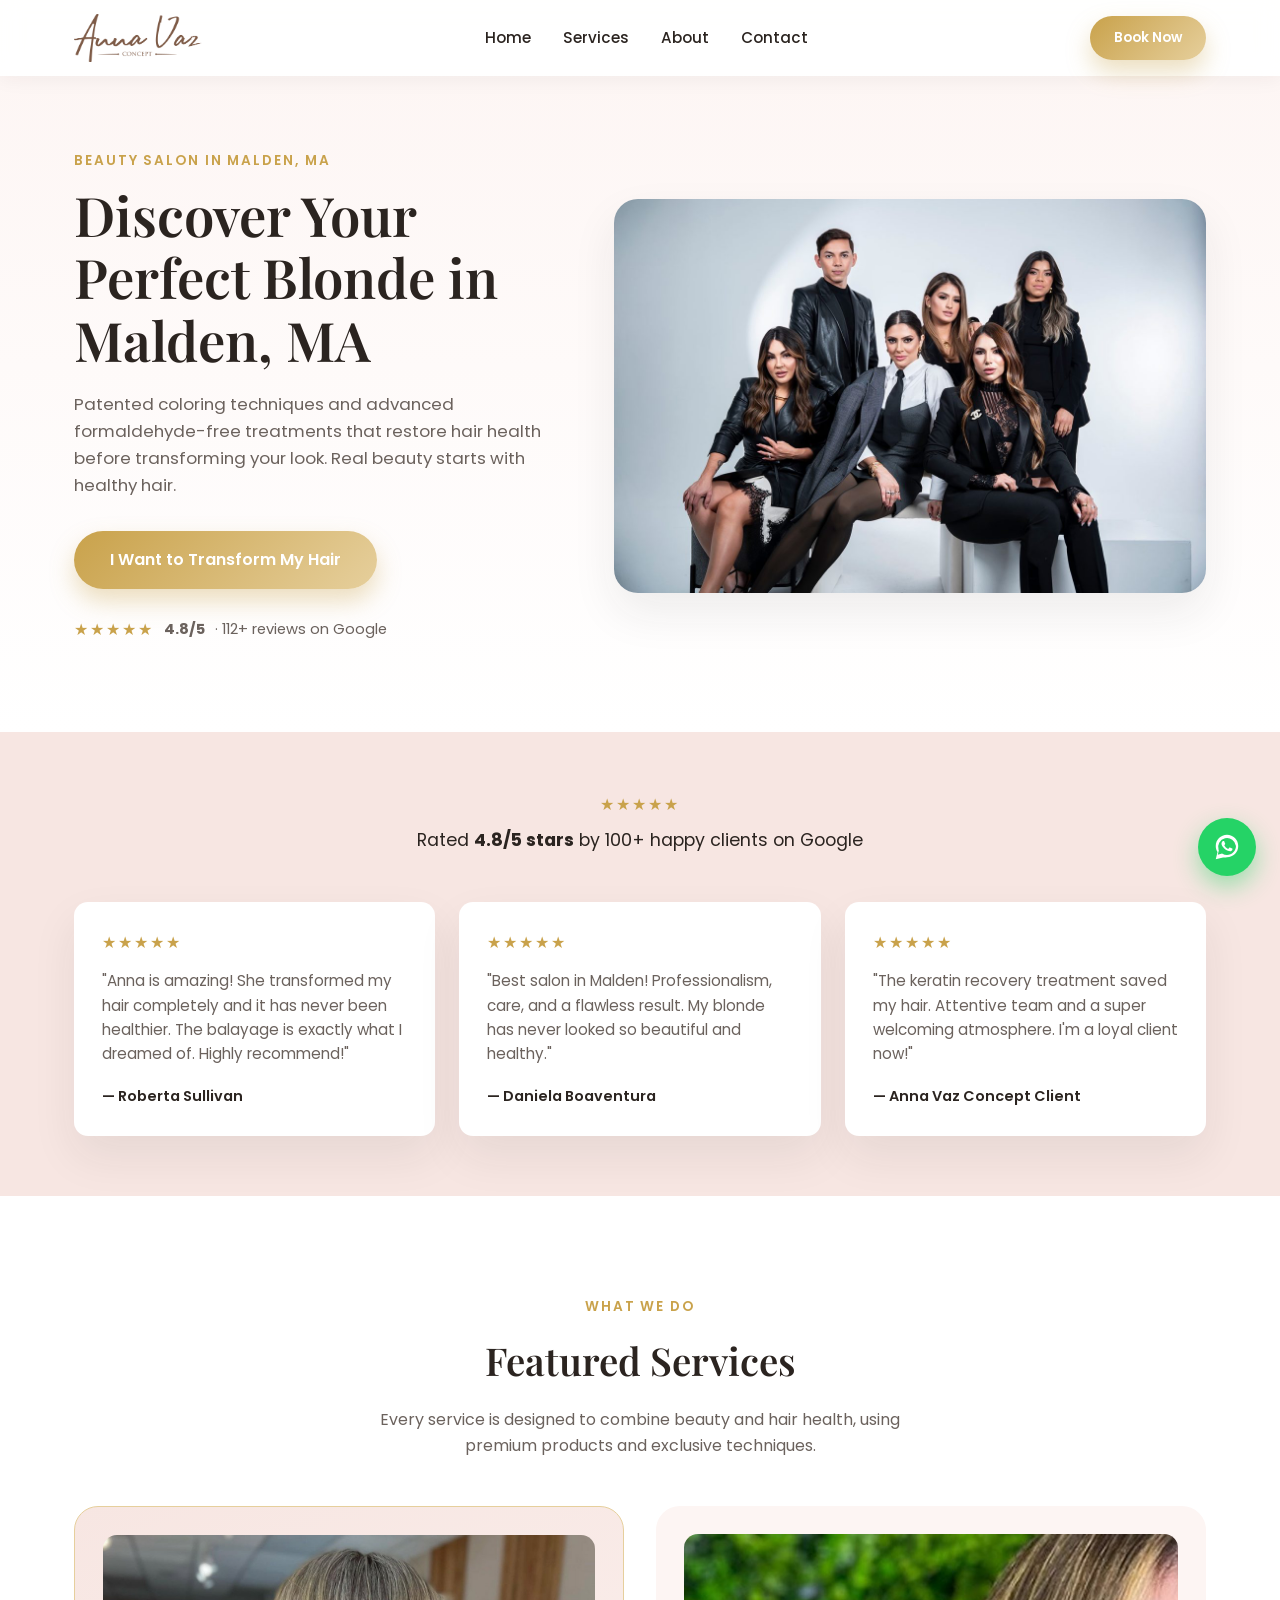
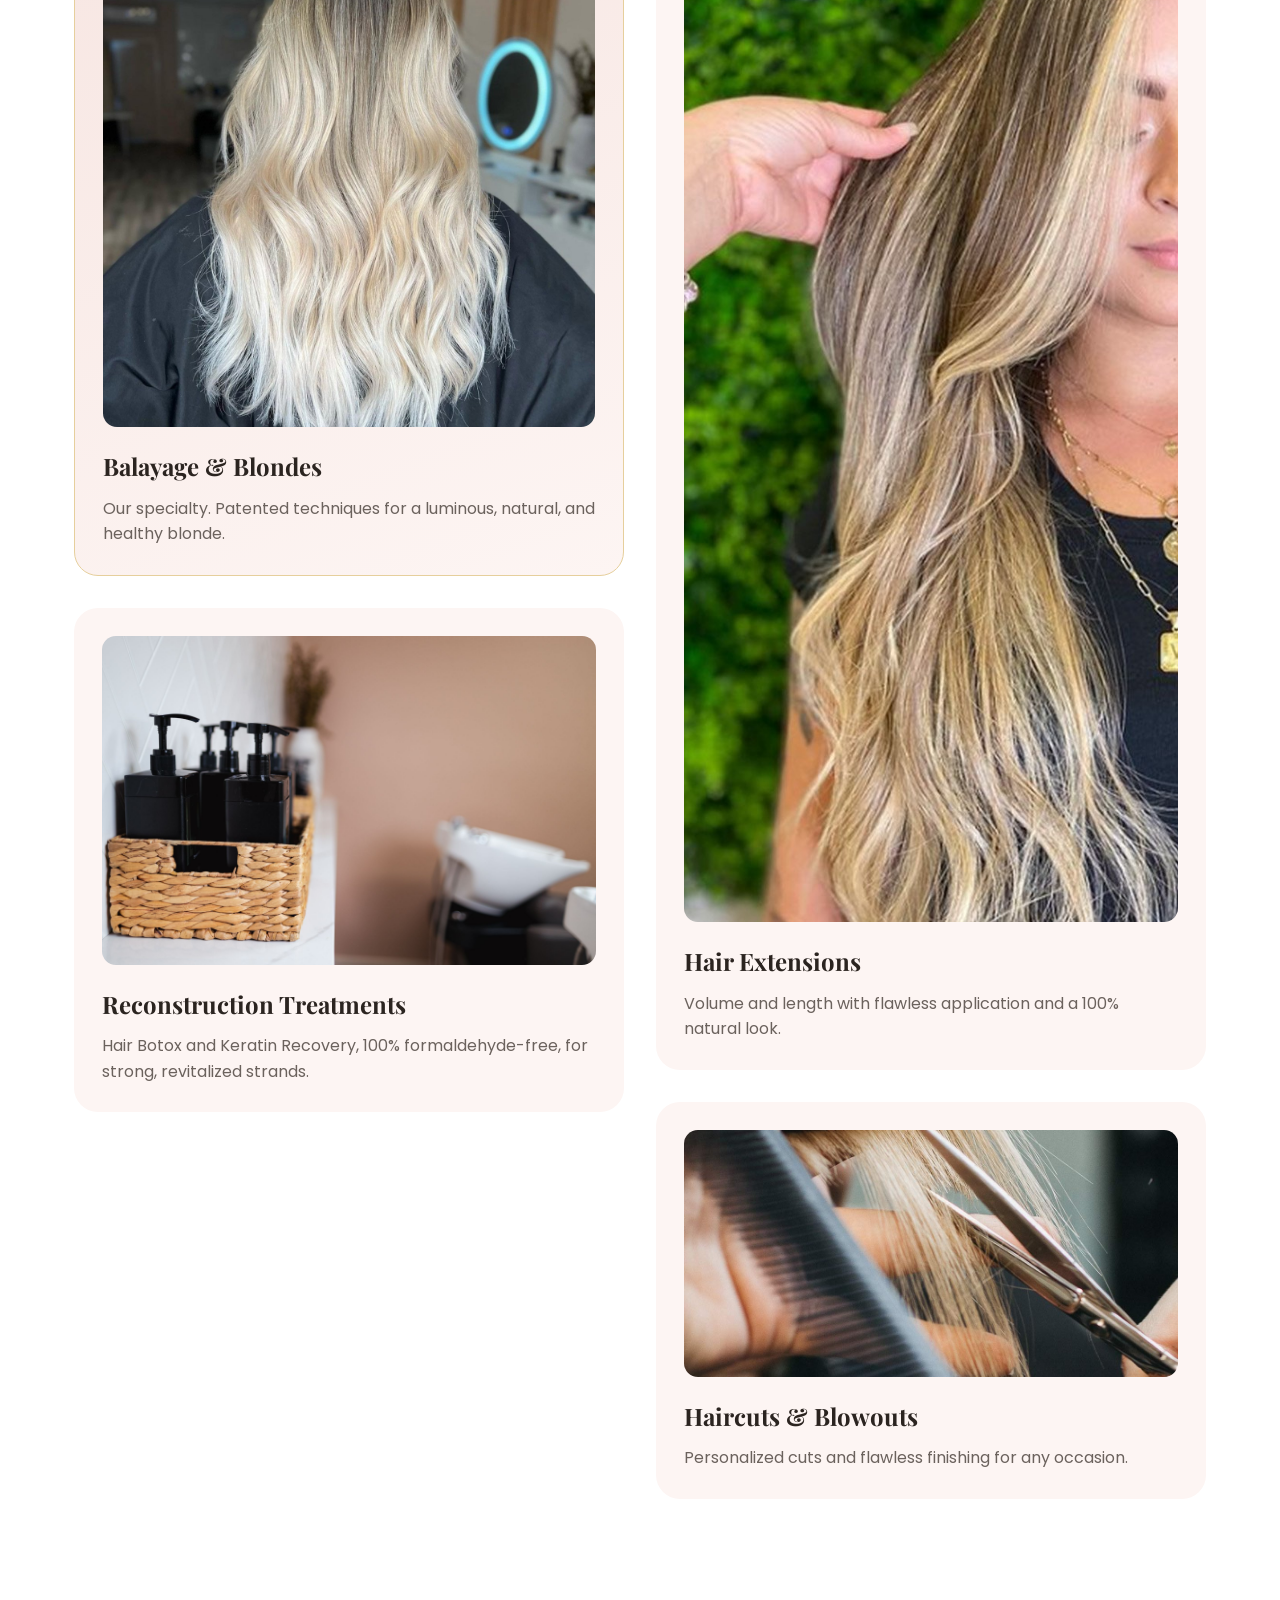
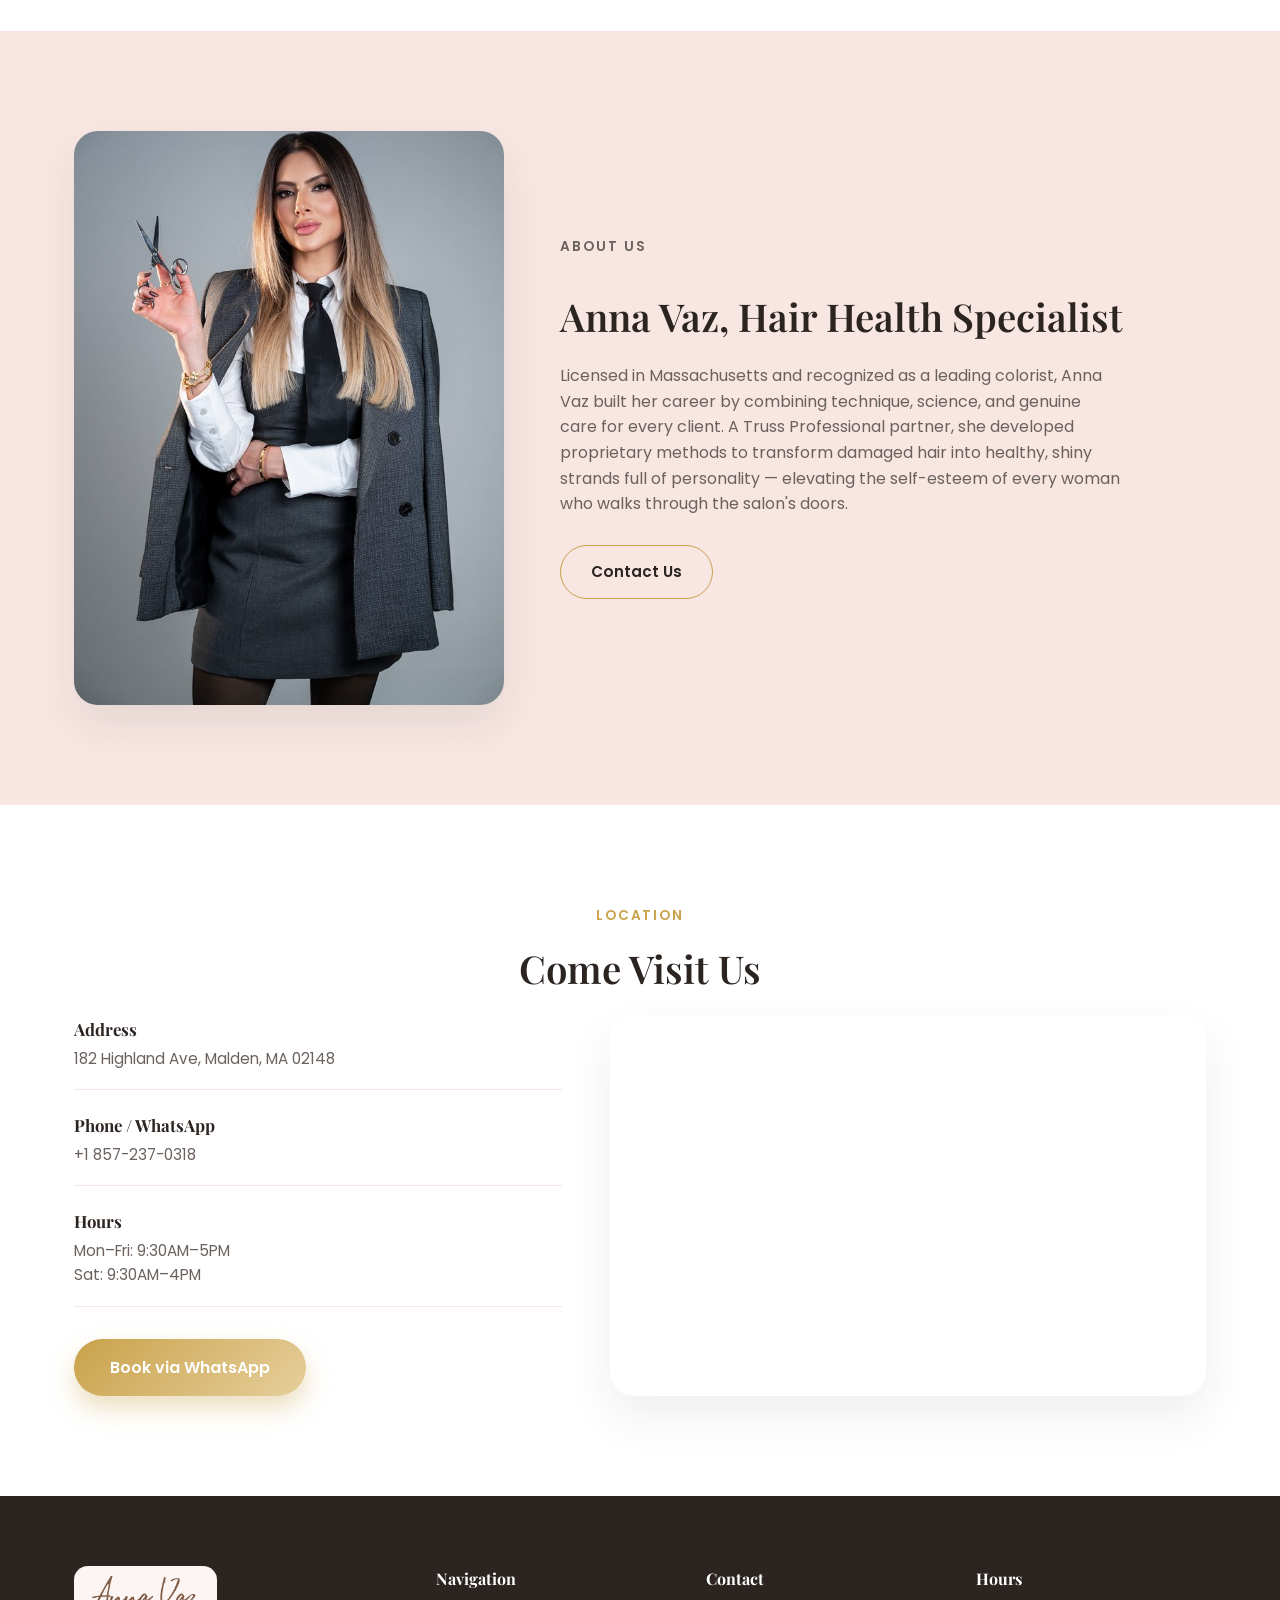
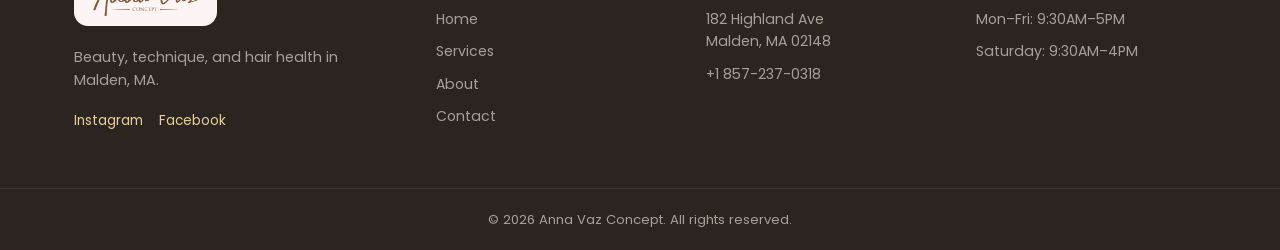
==== index.html @ 9272088c "Add Anna Vaz Concept landing page High-conversion, SEO-optimized landing page for the Anna Vaz Conce" ====
<!DOCTYPE html>
<html lang="en">
<head>
  <meta charset="UTF-8">
  <meta name="viewport" content="width=device-width, initial-scale=1.0">

  <!-- ===================== SEO META TAGS ===================== -->
  <title>Anna Vaz Concept | Blonde Specialist & Balayage Hair Salon in Malden, MA</title>
  <meta name="description" content="Anna Vaz Concept is the top-rated hair salon in Malden, MA (4.8★, 112+ reviews). Blonde & Balayage specialists, formaldehyde-free keratin treatments, hair extensions & haircuts. Book your appointment today!">
  <meta name="keywords" content="hair salon Malden MA, blonde specialist, balayage Malden, keratin treatment Malden, hair extensions Massachusetts, Anna Vaz Concept">
  <meta name="robots" content="index, follow">
  <link rel="canonical" href="https://annavazhairconcept.com/">

  <!-- Open Graph / Social Sharing -->
  <meta property="og:type" content="business.business">
  <meta property="og:title" content="Anna Vaz Concept | Blonde Specialist & Balayage Hair Salon in Malden, MA">
  <meta property="og:description" content="Discover your perfect blonde. Patented coloring techniques, formaldehyde-free treatments, and real care for your hair health. Book now in Malden, MA.">
  <meta property="og:locale" content="en_US">

  <!-- Favicon (placeholder) -->
  <link rel="icon" href="data:,">

  <!-- Fonts: elegant script for logo/headings + clean sans for body -->
  <link rel="preconnect" href="https://fonts.googleapis.com">
  <link rel="preconnect" href="https://fonts.gstatic.com" crossorigin>
  <link href="https://fonts.googleapis.com/css2?family=Playfair+Display:ital,wght@0,400;0,600;1,500&family=Great+Vibes&family=Poppins:wght@300;400;500;600;700&display=swap" rel="stylesheet">

  <link rel="stylesheet" href="style.css">

  <!-- ===================== SCHEMA MARKUP (JSON-LD) ===================== -->
  <script type="application/ld+json">
  {
    "@context": "https://schema.org",
    "@type": "BeautySalon",
    "name": "Anna Vaz Concept",
    "image": "https://annavazhairconcept.com/og-image.jpg",
    "url": "https://annavazhairconcept.com/",
    "telephone": "+1-857-237-0318",
    "priceRange": "$$",
    "address": {
      "@type": "PostalAddress",
      "streetAddress": "182 Highland Ave",
      "addressLocality": "Malden",
      "addressRegion": "MA",
      "postalCode": "02148",
      "addressCountry": "US"
    },
    "geo": {
      "@type": "GeoCoordinates",
      "latitude": 42.4251,
      "longitude": -71.0662
    },
    "openingHoursSpecification": [
      {
        "@type": "OpeningHoursSpecification",
        "dayOfWeek": ["Monday","Tuesday","Wednesday","Thursday","Friday"],
        "opens": "09:30",
        "closes": "17:00"
      },
      {
        "@type": "OpeningHoursSpecification",
        "dayOfWeek": ["Saturday"],
        "opens": "09:30",
        "closes": "16:00"
      }
    ],
    "aggregateRating": {
      "@type": "AggregateRating",
      "ratingValue": "4.8",
      "reviewCount": "112"
    },
    "sameAs": [
      "https://www.instagram.com/annavazconcept",
      "https://www.facebook.com/annavazconcept"
    ]
  }
  </script>
</head>
<body>

  <!-- ===================== HEADER ===================== -->
  <header class="header" id="header">
    <div class="container header__inner">
      <a href="#hero" class="logo">
        <img src="images/logo-site-annavaz.png" alt="Anna Vaz Concept" class="logo__img" width="350" height="131">
      </a>

      <nav class="nav" id="nav">
        <a href="#hero" class="nav__link">Home</a>
        <a href="#services" class="nav__link">Services</a>
        <a href="#about" class="nav__link">About</a>
        <a href="#contact" class="nav__link">Contact</a>
      </nav>

      <a href="https://wa.me/18572370318?text=Hi%2C%20I%20saw%20your%20services%20on%20Google%20and%20would%20like%20to%20book%20a%20consultation%20at%20the%20salon."
         class="btn btn--primary header__cta" target="_blank" rel="noopener">
        Book Now
      </a>

      <button class="hamburger" id="hamburger" aria-label="Open menu" aria-expanded="false" aria-controls="nav">
        <span></span><span></span><span></span>
      </button>
    </div>
  </header>

  <main>
    <!-- ===================== HERO SECTION ===================== -->
    <section class="hero" id="hero">
      <div class="container hero__inner">
        <div class="hero__content">
          <p class="eyebrow">Beauty Salon in Malden, MA</p>
          <h1 class="hero__title">Discover Your Perfect Blonde in Malden, MA</h1>
          <p class="hero__subtitle">
            Patented coloring techniques and advanced formaldehyde-free treatments
            that restore hair health before transforming your look. Real beauty
            starts with healthy hair.
          </p>

          <div class="hero__cta-group">
            <a href="https://wa.me/18572370318?text=Hi%2C%20I%20saw%20your%20services%20on%20Google%20and%20would%20like%20to%20book%20a%20consultation%20at%20the%20salon."
               class="btn btn--primary btn--lg" target="_blank" rel="noopener">
              I Want to Transform My Hair
            </a>
          </div>

          <div class="hero__rating">
            <span class="stars" aria-label="4.8 out of 5 stars">★★★★★</span>
            <strong>4.8/5</strong> · 112+ reviews on Google
          </div>
        </div>

        <div class="hero__media">
          <img src="images/IMG_0205-2-scaled.jpg" alt="The Anna Vaz Concept team, hair salon in Malden, MA" class="hero__img" loading="eager">
        </div>
      </div>
    </section>

    <!-- ===================== SOCIAL PROOF ===================== -->
    <section class="social-proof">
      <div class="container">
        <div class="social-proof__badge">
          <span class="stars" aria-label="4.8 out of 5 stars">★★★★★</span>
          <p>Rated <strong>4.8/5 stars</strong> by 100+ happy clients on Google</p>
        </div>

        <div class="testimonials">
          <article class="testimonial-card">
            <span class="stars" aria-label="5 out of 5 stars">★★★★★</span>
            <p class="testimonial-card__text">
              "Anna is amazing! She transformed my hair completely and it has never been
              healthier. The balayage is exactly what I dreamed of. Highly recommend!"
            </p>
            <p class="testimonial-card__author">— Roberta Sullivan</p>
          </article>

          <article class="testimonial-card">
            <span class="stars" aria-label="5 out of 5 stars">★★★★★</span>
            <p class="testimonial-card__text">
              "Best salon in Malden! Professionalism, care, and a flawless result.
              My blonde has never looked so beautiful and healthy."
            </p>
            <p class="testimonial-card__author">— Daniela Boaventura</p>
          </article>

          <article class="testimonial-card">
            <span class="stars" aria-label="5 out of 5 stars">★★★★★</span>
            <p class="testimonial-card__text">
              "The keratin recovery treatment saved my hair. Attentive team
              and a super welcoming atmosphere. I'm a loyal client now!"
            </p>
            <p class="testimonial-card__author">— Anna Vaz Concept Client</p>
          </article>
        </div>
      </div>
    </section>

    <!-- ===================== FEATURED SERVICES ===================== -->
    <section class="services" id="services">
      <div class="container">
        <p class="eyebrow eyebrow--center">What We Do</p>
        <h2 class="section-title">Featured Services</h2>
        <p class="section-subtitle">
          Every service is designed to combine beauty and hair health, using
          premium products and exclusive techniques.
        </p>

        <div class="services__grid">
          <article class="service-card service-card--featured">
            <div class="service-card__media">
              <img src="images/balayage.jpg" alt="Balayage and blonde hair coloring at Anna Vaz Concept" loading="lazy">
            </div>
            <h3>Balayage &amp; Blondes</h3>
            <p>Our specialty. Patented techniques for a luminous, natural, and healthy blonde.</p>
          </article>

          <article class="service-card">
            <div class="service-card__media">
              <img src="images/Annavaz-6.32-PM-1.jpeg" alt="Truss Professional hair treatment products at Anna Vaz Concept" loading="lazy">
            </div>
            <h3>Reconstruction Treatments</h3>
            <p>Hair Botox and Keratin Recovery, 100% formaldehyde-free, for strong, revitalized strands.</p>
          </article>

          <article class="service-card">
            <div class="service-card__media">
              <img src="images/extension-annavazhair.jpg" alt="Hair extensions applied at Anna Vaz Concept" loading="lazy">
            </div>
            <h3>Hair Extensions</h3>
            <p>Volume and length with flawless application and a 100% natural look.</p>
          </article>

          <article class="service-card">
            <div class="service-card__media">
              <img src="images/port-img-3-1100x550.jpg" alt="Professional haircut at Anna Vaz Concept" loading="lazy">
            </div>
            <h3>Haircuts &amp; Blowouts</h3>
            <p>Personalized cuts and flawless finishing for any occasion.</p>
          </article>
        </div>
      </div>
    </section>

    <!-- ===================== ABOUT US ===================== -->
    <section class="about" id="about">
      <div class="container about__inner">
        <div class="about__media">
          <img src="images/IMG_0207-683x1024.jpg" alt="Anna Vaz, hair specialist in Malden, MA" loading="lazy">
        </div>

        <div class="about__content">
          <p class="eyebrow">About Us</p>
          <h2 class="section-title section-title--left">Anna Vaz, Hair Health Specialist</h2>
          <p>
            Licensed in Massachusetts and recognized as a leading colorist,
            Anna Vaz built her career by combining technique, science, and genuine
            care for every client. A Truss Professional partner, she developed
            proprietary methods to transform damaged hair into healthy, shiny
            strands full of personality — elevating the self-esteem of every
            woman who walks through the salon's doors.
          </p>
          <a href="https://wa.me/18572370318?text=Hi%2C%20I%20saw%20your%20services%20on%20Google%20and%20would%20like%20to%20book%20a%20consultation%20at%20the%20salon."
             class="btn btn--outline" target="_blank" rel="noopener">
            Contact Us
          </a>
        </div>
      </div>
    </section>

    <!-- ===================== VISIT / MAP ===================== -->
    <section class="visit" id="contact">
      <div class="container">
        <p class="eyebrow eyebrow--center">Location</p>
        <h2 class="section-title">Come Visit Us</h2>

        <div class="visit__grid">
          <div class="visit__info">
            <ul class="info-list">
              <li>
                <strong>Address</strong>
                <span>182 Highland Ave, Malden, MA 02148</span>
              </li>
              <li>
                <strong>Phone / WhatsApp</strong>
                <span>+1 857-237-0318</span>
              </li>
              <li>
                <strong>Hours</strong>
                <span>Mon–Fri: 9:30AM–5PM<br>Sat: 9:30AM–4PM</span>
              </li>
            </ul>

            <a href="https://wa.me/18572370318?text=Hi%2C%20I%20saw%20your%20services%20on%20Google%20and%20would%20like%20to%20book%20a%20consultation%20at%20the%20salon."
               class="btn btn--primary btn--lg" target="_blank" rel="noopener">
              Book via WhatsApp
            </a>
          </div>

          <div class="visit__map">
            <iframe
              title="Map — Anna Vaz Concept, 182 Highland Ave, Malden, MA 02148"
              src="https://www.google.com/maps/embed?pb=!1m18!1m12!1m3!1d2945.357475672302!2d-71.0826722238876!3d42.42012527118738!2m3!1f0!2f0!3f0!3m2!1i1024!2i768!4f13.1!3m3!1m2!1s0x89e37145d3a061e1%3A0xbf8f3bd308b6f13!2sAnna%20Vaz%20Concept%20-%20Beauty%20Salon!5e0!3m2!1spt-BR!2sbr!4v1783709901108!5m2!1spt-BR!2sbr"
              allowfullscreen=""
              loading="lazy"
              referrerpolicy="strict-origin-when-cross-origin">
            </iframe>
          </div>
        </div>
      </div>
    </section>
  </main>

  <!-- ===================== FOOTER ===================== -->
  <footer class="footer">
    <div class="container footer__inner">
      <div class="footer__brand">
        <a href="#hero" class="logo logo--footer">
          <img src="images/logo-site-annavaz.png" alt="Anna Vaz Concept" class="logo__img" width="350" height="131">
        </a>
        <p>Beauty, technique, and hair health in Malden, MA.</p>
        <div class="footer__social">
          <a href="https://www.instagram.com/annavazconcept" target="_blank" rel="noopener" aria-label="Instagram">Instagram</a>
          <a href="https://www.facebook.com/annavazconcept" target="_blank" rel="noopener" aria-label="Facebook">Facebook</a>
        </div>
      </div>

      <div class="footer__col">
        <h4>Navigation</h4>
        <a href="#hero">Home</a>
        <a href="#services">Services</a>
        <a href="#about">About</a>
        <a href="#contact">Contact</a>
      </div>

      <div class="footer__col">
        <h4>Contact</h4>
        <p>182 Highland Ave<br>Malden, MA 02148</p>
        <p>+1 857-237-0318</p>
      </div>

      <div class="footer__col">
        <h4>Hours</h4>
        <p>Mon–Fri: 9:30AM–5PM</p>
        <p>Saturday: 9:30AM–4PM</p>
      </div>
    </div>

    <div class="footer__bottom">
      <p>&copy; <span id="year"></span> Anna Vaz Concept. All rights reserved.</p>
    </div>
  </footer>

  <!-- ===================== FLOATING WHATSAPP BUTTON ===================== -->
  <a href="https://wa.me/18572370318?text=Hi%2C%20I%20saw%20your%20services%20on%20Google%20and%20would%20like%20to%20book%20a%20consultation%20at%20the%20salon."
     class="whatsapp-float" target="_blank" rel="noopener" aria-label="Book via WhatsApp">
    <svg viewBox="0 0 32 32" width="30" height="30" fill="#fff" aria-hidden="true">
      <path d="M16.001 3C9.373 3 4 8.373 4 15c0 2.361.694 4.558 1.885 6.4L4 29l7.8-1.85A11.93 11.93 0 0 0 16.001 27C22.63 27 28 21.627 28 15S22.63 3 16.001 3zm0 21.6a9.55 9.55 0 0 1-4.868-1.34l-.35-.207-4.63 1.098 1.12-4.52-.228-.363A9.56 9.56 0 1 1 25.56 15c0 5.293-4.267 9.6-9.559 9.6zm5.24-7.18c-.287-.144-1.698-.838-1.962-.934-.264-.096-.456-.144-.648.144-.192.287-.744.934-.912 1.126-.168.192-.336.216-.623.072-.287-.144-1.212-.447-2.309-1.427-.853-.762-1.43-1.703-1.598-1.99-.168-.287-.018-.442.126-.585.129-.129.287-.336.43-.504.144-.168.192-.287.288-.479.096-.192.048-.36-.024-.504-.072-.144-.648-1.566-.888-2.145-.234-.563-.472-.487-.648-.496l-.552-.01c-.192 0-.504.072-.768.36-.264.287-1.008.985-1.008 2.4 0 1.415 1.032 2.782 1.176 2.974.144.192 2.03 3.1 4.92 4.347.687.297 1.223.474 1.641.606.689.219 1.316.188 1.812.114.553-.083 1.698-.694 1.938-1.365.24-.671.24-1.246.168-1.365-.072-.12-.264-.192-.552-.336z"/>
    </svg>
  </a>

  <script src="script.js"></script>
</body>
</html>
---- style.css ----
/* =========================================================
   ANNA VAZ CONCEPT — LANDING PAGE STYLES
   Paleta: rosa blush, dourado, branco, cinza escuro
   ========================================================= */

/* ---------- CSS Custom Properties (Design Tokens) ---------- */
:root {
  --color-blush: #f7e6e2;
  --color-blush-light: #fdf5f3;
  --color-gold: #c9a24b;
  --color-gold-light: #e6cf9c;
  --color-white: #ffffff;
  --color-dark: #2b2420;
  --color-gray: #6b625d;
  --color-gray-light: #a89f99;

  --font-script: 'Great Vibes', cursive;
  --font-heading: 'Playfair Display', serif;
  --font-body: 'Poppins', sans-serif;

  --radius-md: 14px;
  --radius-lg: 24px;
  --shadow-soft: 0 20px 45px rgba(43, 36, 32, 0.08);
  --transition: 0.3s ease;
}

/* ---------- Reset ---------- */
* {
  margin: 0;
  padding: 0;
  box-sizing: border-box;
}

html {
  scroll-behavior: smooth;
}

body {
  font-family: var(--font-body);
  color: var(--color-dark);
  background: var(--color-white);
  line-height: 1.6;
  overflow-x: hidden;
}

img {
  max-width: 100%;
  display: block;
}

a {
  text-decoration: none;
  color: inherit;
}

ul {
  list-style: none;
}

.container {
  width: 100%;
  max-width: 1180px;
  margin: 0 auto;
  padding: 0 24px;
}

/* ---------- Reusable Elements ---------- */
.eyebrow {
  font-size: 0.85rem;
  letter-spacing: 0.14em;
  text-transform: uppercase;
  color: var(--color-gold);
  font-weight: 600;
  margin-bottom: 12px;
}

.eyebrow--center {
  text-align: center;
}

.section-title {
  font-family: var(--font-heading);
  font-size: clamp(1.8rem, 3vw, 2.6rem);
  font-weight: 600;
  text-align: center;
  margin-bottom: 16px;
  color: var(--color-dark);
}

.section-title--left {
  text-align: left;
}

.section-subtitle {
  text-align: center;
  max-width: 560px;
  margin: 0 auto 48px;
  color: var(--color-gray);
}

.stars {
  color: var(--color-gold);
  letter-spacing: 2px;
  font-size: 1rem;
}

/* Buttons */
.btn {
  display: inline-flex;
  align-items: center;
  justify-content: center;
  padding: 14px 30px;
  border-radius: 999px;
  font-weight: 600;
  font-size: 0.95rem;
  transition: transform var(--transition), box-shadow var(--transition), background var(--transition);
  white-space: nowrap;
}

.btn--primary {
  background: linear-gradient(135deg, var(--color-gold), var(--color-gold-light));
  color: var(--color-white);
  box-shadow: 0 12px 24px rgba(201, 162, 75, 0.35);
}

.btn--primary:hover {
  transform: translateY(-2px);
  box-shadow: 0 16px 30px rgba(201, 162, 75, 0.45);
}

.btn--outline {
  border: 1.5px solid var(--color-gold);
  color: var(--color-dark);
  background: transparent;
}

.btn--outline:hover {
  background: var(--color-gold);
  color: var(--color-white);
}

.btn--lg {
  padding: 16px 36px;
  font-size: 1rem;
}

/* Image placeholders (to be replaced by real photos later) */
.img-placeholder {
  background: repeating-linear-gradient(
    45deg,
    var(--color-blush),
    var(--color-blush) 12px,
    var(--color-blush-light) 12px,
    var(--color-blush-light) 24px
  );
  border: 2px dashed var(--color-gold-light);
  border-radius: var(--radius-lg);
  display: flex;
  align-items: center;
  justify-content: center;
  text-align: center;
  color: var(--color-gray);
  font-size: 0.9rem;
  font-weight: 500;
  padding: 20px;
}

.img-placeholder--hero {
  aspect-ratio: 4 / 5;
  width: 100%;
}

.img-placeholder--card {
  aspect-ratio: 16 / 10;
  margin-bottom: 20px;
}

.img-placeholder--about {
  aspect-ratio: 3 / 4;
  width: 100%;
}

/* ---------- Real photo containers ---------- */
.hero__img {
  width: 100%;
  aspect-ratio: 3 / 2;
  object-fit: cover;
  border-radius: var(--radius-lg);
  box-shadow: var(--shadow-soft);
}

.service-card__media {
  margin-bottom: 20px;
  border-radius: var(--radius-md);
  overflow: hidden;
}

.service-card__media img {
  width: 100%;
  height: auto;
  transition: transform var(--transition);
}

.service-card:hover .service-card__media img {
  transform: scale(1.06);
}

.about__media {
  width: 100%;
  aspect-ratio: 3 / 4;
  border-radius: var(--radius-lg);
  overflow: hidden;
  box-shadow: var(--shadow-soft);
}

.about__media img {
  width: 100%;
  height: 100%;
  object-fit: cover;
}

/* =========================================================
   HEADER
   ========================================================= */
.header {
  position: fixed;
  top: 0;
  left: 0;
  right: 0;
  z-index: 1000;
  background: rgba(255, 255, 255, 0.92);
  backdrop-filter: blur(10px);
  box-shadow: 0 2px 20px rgba(43, 36, 32, 0.06);
}

.header__inner {
  display: flex;
  align-items: center;
  justify-content: space-between;
  padding-top: 14px;
  padding-bottom: 14px;
}

.logo {
  display: inline-flex;
  align-items: center;
  line-height: 1;
}

.logo__img {
  height: 48px;
  width: auto;
}

/* Footer sits on a dark background, so the logo gets a light pill behind it for contrast */
.logo--footer {
  background: var(--color-blush-light);
  padding: 10px 18px;
  border-radius: var(--radius-md);
}

.logo--footer .logo__img {
  height: 40px;
}

.nav {
  display: flex;
  gap: 32px;
}

.nav__link {
  font-size: 0.95rem;
  font-weight: 500;
  color: var(--color-dark);
  position: relative;
  transition: color var(--transition);
}

.nav__link::after {
  content: '';
  position: absolute;
  left: 0;
  bottom: -6px;
  width: 0;
  height: 2px;
  background: var(--color-gold);
  transition: width var(--transition);
}

.nav__link:hover {
  color: var(--color-gold);
}

.nav__link:hover::after {
  width: 100%;
}

.header__cta {
  padding: 11px 24px;
  font-size: 0.85rem;
}

.hamburger {
  display: none;
  flex-direction: column;
  justify-content: space-between;
  width: 26px;
  height: 18px;
  background: none;
  border: none;
  cursor: pointer;
}

.hamburger span {
  display: block;
  height: 2px;
  width: 100%;
  background: var(--color-dark);
  transition: transform var(--transition), opacity var(--transition);
}

.hamburger.is-active span:nth-child(1) {
  transform: translateY(8px) rotate(45deg);
}

.hamburger.is-active span:nth-child(2) {
  opacity: 0;
}

.hamburger.is-active span:nth-child(3) {
  transform: translateY(-8px) rotate(-45deg);
}

/* =========================================================
   HERO
   ========================================================= */
.hero {
  padding: 150px 0 90px;
  background: linear-gradient(180deg, var(--color-blush-light) 0%, var(--color-white) 100%);
}

.hero__inner {
  display: grid;
  grid-template-columns: 0.9fr 1.1fr;
  gap: 56px;
  align-items: center;
}

.hero__title {
  font-family: var(--font-heading);
  font-size: clamp(2.2rem, 4.5vw, 3.4rem);
  font-weight: 600;
  line-height: 1.15;
  margin-bottom: 20px;
  color: var(--color-dark);
}

.hero__subtitle {
  color: var(--color-gray);
  font-size: 1.05rem;
  max-width: 480px;
  margin-bottom: 32px;
}

.hero__cta-group {
  margin-bottom: 28px;
}

.hero__rating {
  display: flex;
  align-items: center;
  gap: 10px;
  font-size: 0.92rem;
  color: var(--color-gray);
}

/* =========================================================
   SOCIAL PROOF
   ========================================================= */
.social-proof {
  padding: 60px 0;
  background: var(--color-blush);
}

.social-proof__badge {
  display: flex;
  flex-direction: column;
  align-items: center;
  gap: 8px;
  text-align: center;
  margin-bottom: 48px;
}

.social-proof__badge p {
  font-size: 1.1rem;
  color: var(--color-dark);
}

.testimonials {
  display: grid;
  grid-template-columns: repeat(3, 1fr);
  gap: 24px;
}

.testimonial-card {
  background: var(--color-white);
  border-radius: var(--radius-md);
  padding: 28px;
  box-shadow: var(--shadow-soft);
}

.testimonial-card__text {
  margin: 14px 0 18px;
  color: var(--color-gray);
  font-size: 0.95rem;
}

.testimonial-card__author {
  font-weight: 600;
  color: var(--color-dark);
  font-size: 0.9rem;
}

/* =========================================================
   SERVICES
   ========================================================= */
.services {
  padding: 100px 0;
}

.services__grid {
  column-count: 2;
  column-gap: 32px;
}

.service-card {
  display: inline-block;
  width: 100%;
  break-inside: avoid;
  background: var(--color-blush-light);
  border-radius: var(--radius-lg);
  padding: 28px;
  margin-bottom: 32px;
  transition: transform var(--transition), box-shadow var(--transition);
}

.service-card:hover {
  transform: translateY(-6px);
  box-shadow: var(--shadow-soft);
}

.service-card--featured {
  background: linear-gradient(160deg, var(--color-blush), var(--color-blush-light));
  border: 1px solid var(--color-gold-light);
}

.service-card h3 {
  font-family: var(--font-heading);
  font-size: 1.5rem;
  margin-bottom: 10px;
  color: var(--color-dark);
}

.service-card p {
  font-size: 1rem;
  color: var(--color-gray);
}

/* =========================================================
   ABOUT
   ========================================================= */
.about {
  padding: 100px 0;
  background: var(--color-blush);
}

.about__inner {
  display: grid;
  grid-template-columns: 0.8fr 1.2fr;
  gap: 56px;
  align-items: center;
}

.about__content p {
  color: var(--color-gray);
  margin-bottom: 28px;
  max-width: 560px;
}

/* =========================================================
   VISIT / MAP
   ========================================================= */
.visit {
  padding: 100px 0;
}

.visit__grid {
  display: grid;
  grid-template-columns: 0.9fr 1.1fr;
  gap: 48px;
  align-items: stretch;
}

.info-list {
  display: flex;
  flex-direction: column;
  gap: 22px;
  margin-bottom: 32px;
}

.info-list li {
  display: flex;
  flex-direction: column;
  gap: 4px;
  padding-bottom: 18px;
  border-bottom: 1px solid var(--color-blush);
}

.info-list strong {
  font-family: var(--font-heading);
  font-size: 1.05rem;
  color: var(--color-dark);
}

.info-list span {
  color: var(--color-gray);
  font-size: 0.95rem;
}

.visit__map {
  border-radius: var(--radius-lg);
  overflow: hidden;
  box-shadow: var(--shadow-soft);
  min-height: 340px;
}

.visit__map iframe {
  width: 100%;
  height: 100%;
  min-height: 340px;
  border: 0;
}

/* =========================================================
   FOOTER
   ========================================================= */
.footer {
  background: var(--color-dark);
  color: var(--color-blush-light);
  padding-top: 70px;
}

.footer__inner {
  display: grid;
  grid-template-columns: 1.4fr 1fr 1fr 1fr;
  gap: 40px;
  padding-bottom: 50px;
}

.footer__brand .logo--footer {
  color: var(--color-white);
  margin-bottom: 12px;
  display: inline-block;
}

.footer__brand p {
  color: var(--color-gray-light);
  font-size: 0.9rem;
  margin-bottom: 18px;
}

.footer__social {
  display: flex;
  gap: 16px;
}

.footer__social a {
  font-size: 0.85rem;
  color: var(--color-gold-light);
  border-bottom: 1px solid transparent;
  transition: border-color var(--transition);
}

.footer__social a:hover {
  border-color: var(--color-gold-light);
}

.footer__col h4 {
  font-family: var(--font-heading);
  font-size: 1rem;
  color: var(--color-white);
  margin-bottom: 16px;
}

.footer__col a,
.footer__col p {
  display: block;
  font-size: 0.88rem;
  color: var(--color-gray-light);
  margin-bottom: 10px;
  transition: color var(--transition);
}

.footer__col a:hover {
  color: var(--color-gold-light);
}

.footer__bottom {
  border-top: 1px solid rgba(255, 255, 255, 0.08);
  padding: 20px 0;
  text-align: center;
  font-size: 0.82rem;
  color: var(--color-gray-light);
}

/* =========================================================
   FLOATING WHATSAPP BUTTON
   ========================================================= */
.whatsapp-float {
  position: fixed;
  bottom: 24px;
  right: 24px;
  width: 58px;
  height: 58px;
  background: #25d366;
  border-radius: 50%;
  display: flex;
  align-items: center;
  justify-content: center;
  box-shadow: 0 10px 24px rgba(37, 211, 102, 0.45);
  z-index: 1000;
  transition: transform var(--transition);
  animation: pulse 2.4s infinite;
}

.whatsapp-float:hover {
  transform: scale(1.08);
}

@keyframes pulse {
  0% { box-shadow: 0 0 0 0 rgba(37, 211, 102, 0.55); }
  70% { box-shadow: 0 0 0 14px rgba(37, 211, 102, 0); }
  100% { box-shadow: 0 0 0 0 rgba(37, 211, 102, 0); }
}

/* =========================================================
   SCROLL-REVEAL ANIMATION HOOK (see script.js)
   ========================================================= */
.reveal {
  opacity: 0;
  transform: translateY(24px);
  transition: opacity 0.6s ease, transform 0.6s ease;
}

.reveal.is-visible {
  opacity: 1;
  transform: translateY(0);
}

/* =========================================================
   RESPONSIVE — TABLET
   ========================================================= */
@media (max-width: 1024px) {
  .hero__inner,
  .about__inner,
  .visit__grid {
    grid-template-columns: 1fr;
  }

  .about__media,
  .hero__media {
    order: -1;
  }

  .testimonials {
    grid-template-columns: 1fr;
  }

  .footer__inner {
    grid-template-columns: 1fr 1fr;
  }
}

/* =========================================================
   RESPONSIVE — MOBILE (mobile-first overrides)
   ========================================================= */
@media (max-width: 768px) {
  .nav {
    position: fixed;
    top: 68px;
    left: 0;
    right: 0;
    background: var(--color-white);
    flex-direction: column;
    align-items: center;
    gap: 0;
    max-height: 0;
    overflow: hidden;
    box-shadow: 0 10px 20px rgba(43, 36, 32, 0.08);
    transition: max-height var(--transition);
  }

  .nav.is-open {
    max-height: 300px;
  }

  .nav__link {
    width: 100%;
    text-align: center;
    padding: 16px 0;
  }

  .header__cta {
    display: none;
  }

  .hamburger {
    display: flex;
  }

  .hero {
    padding: 120px 0 60px;
  }

  .services__grid {
    column-count: 1;
  }

  .footer__inner {
    grid-template-columns: 1fr;
    text-align: center;
  }

  .footer__social {
    justify-content: center;
  }

  .whatsapp-float {
    width: 52px;
    height: 52px;
    bottom: 16px;
    right: 16px;
  }
}
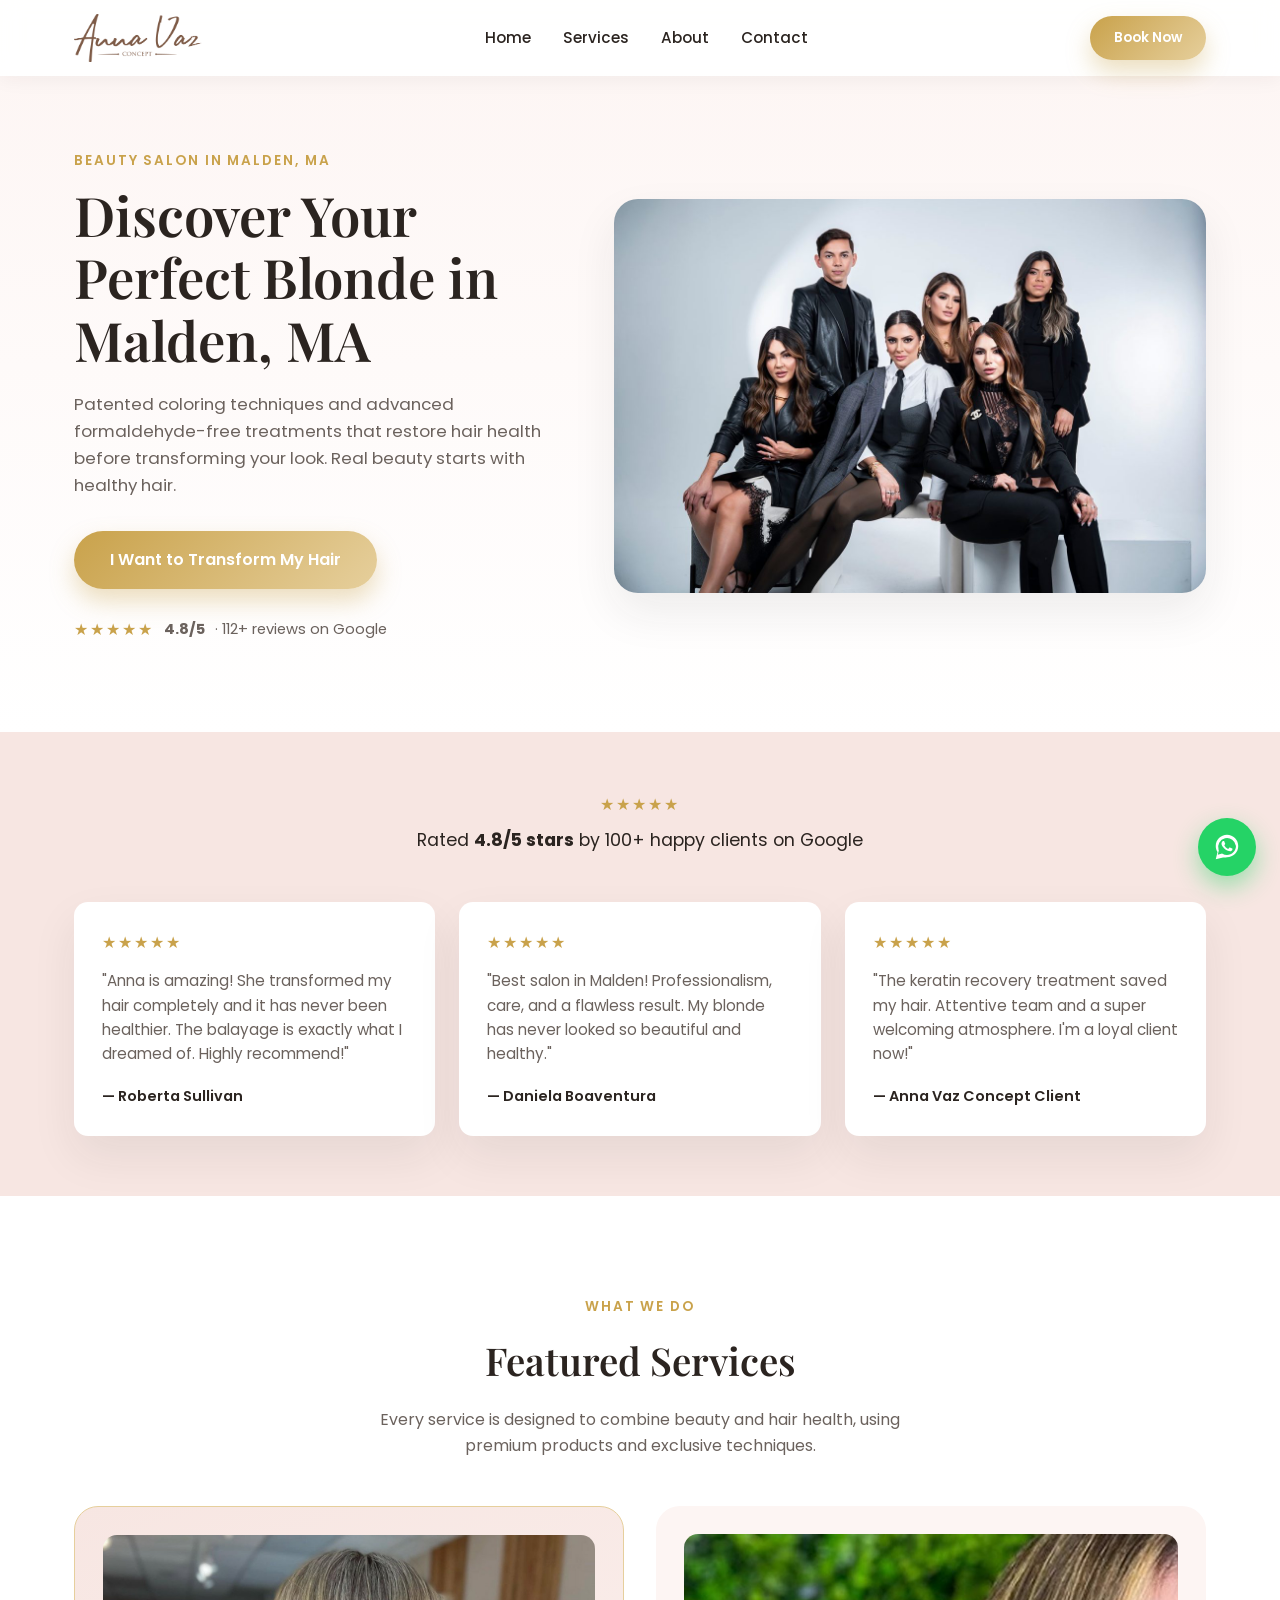
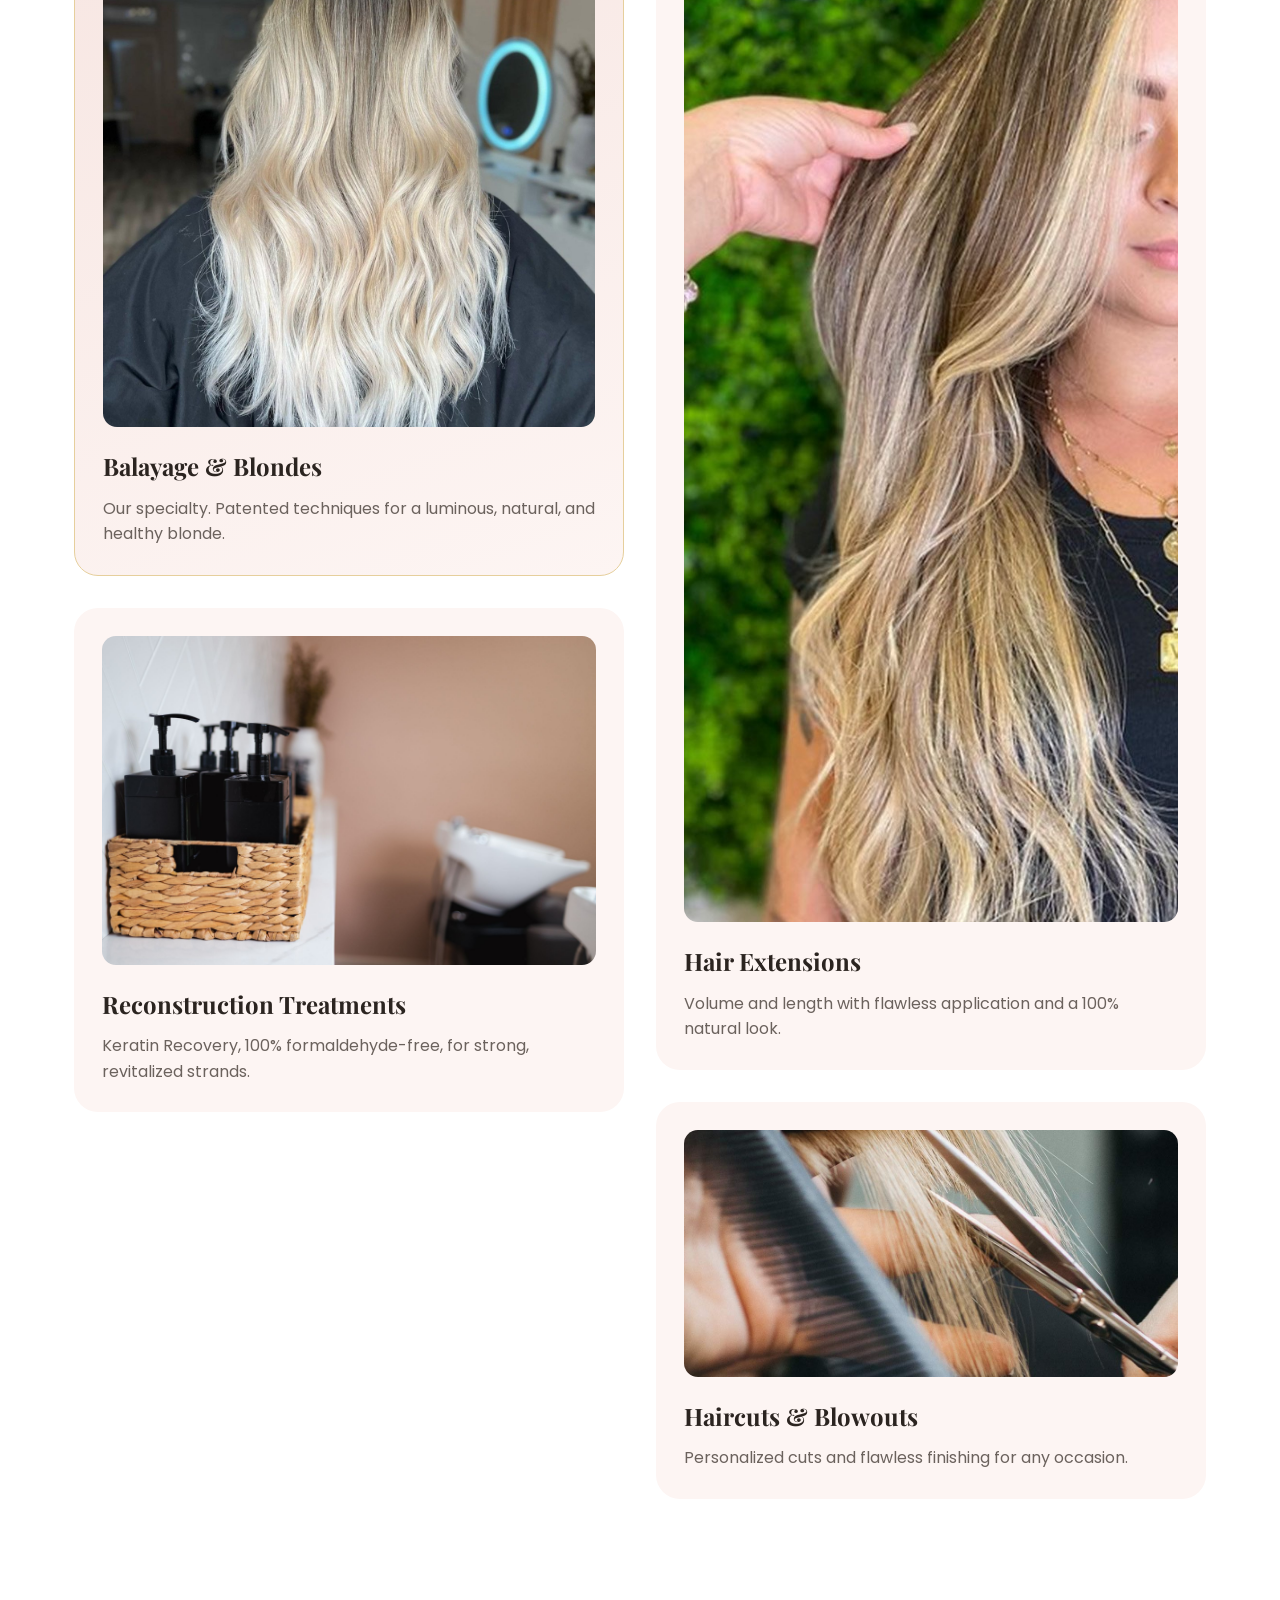
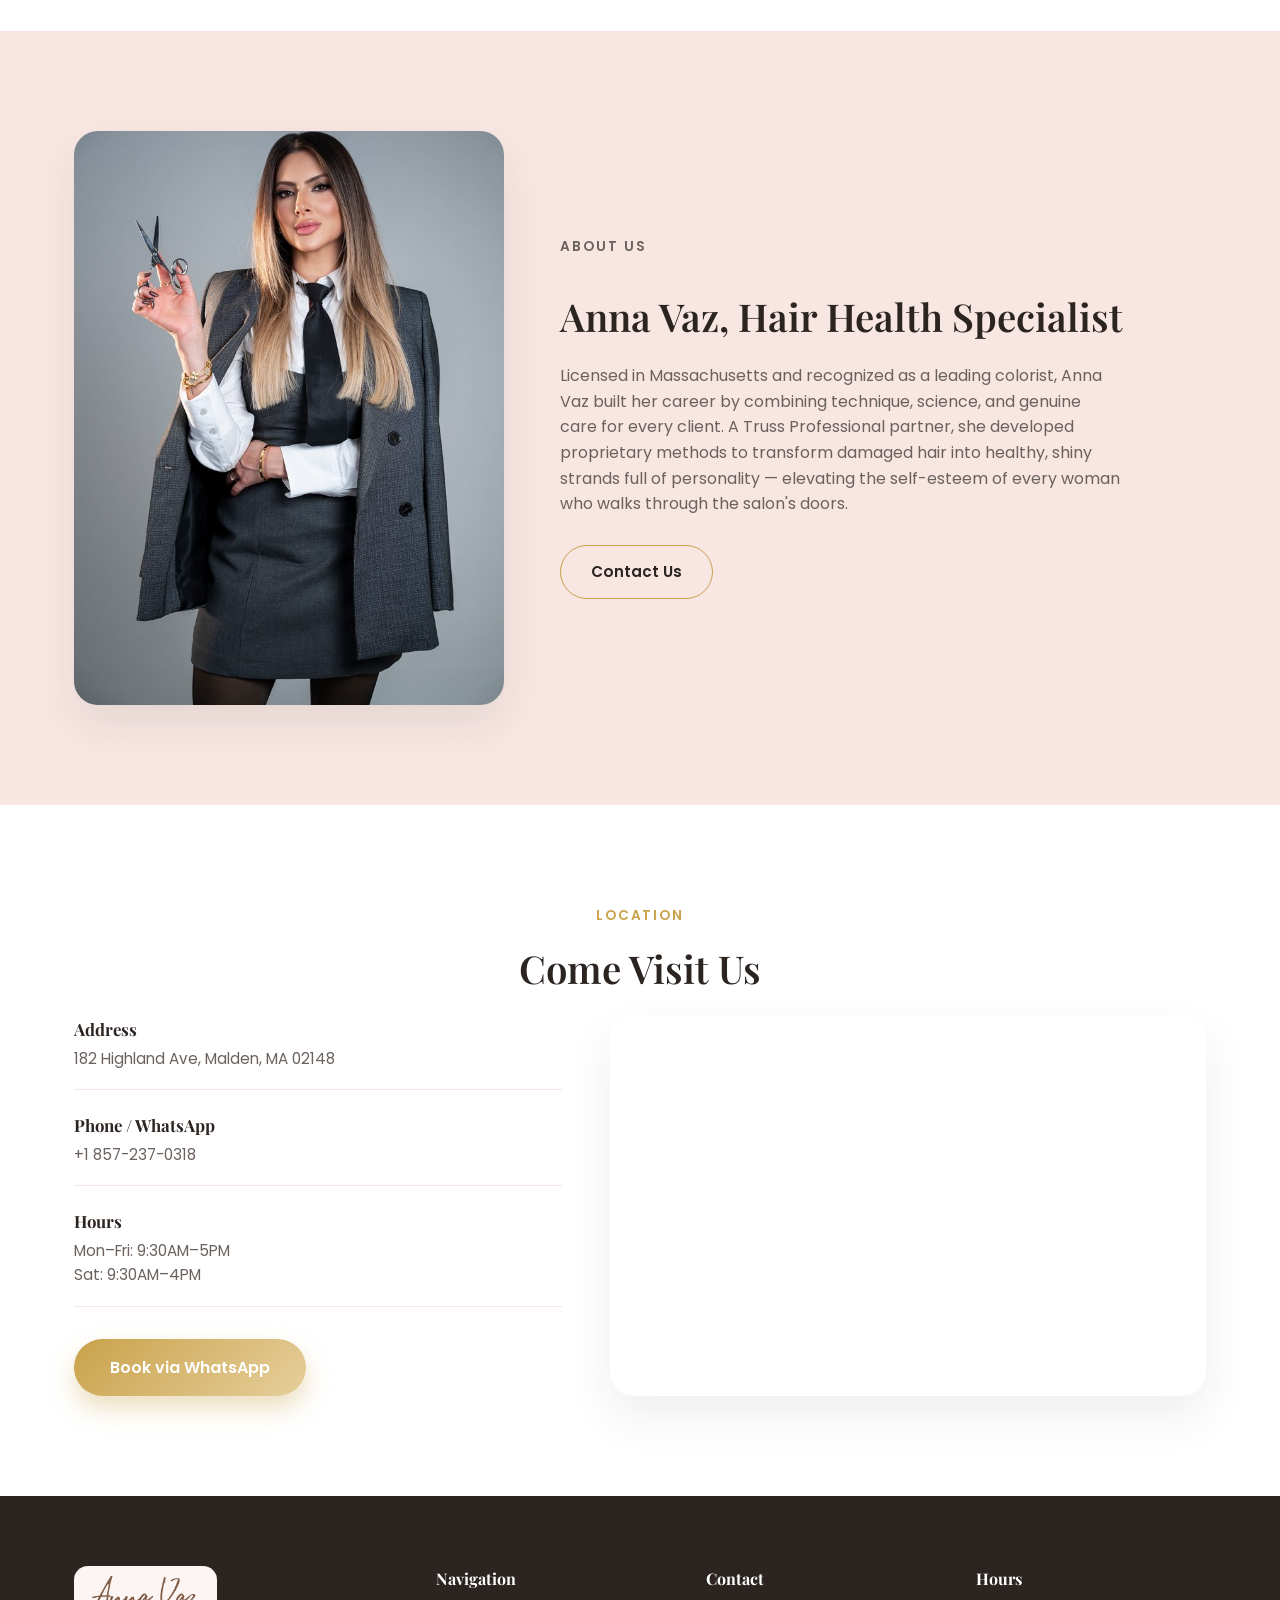
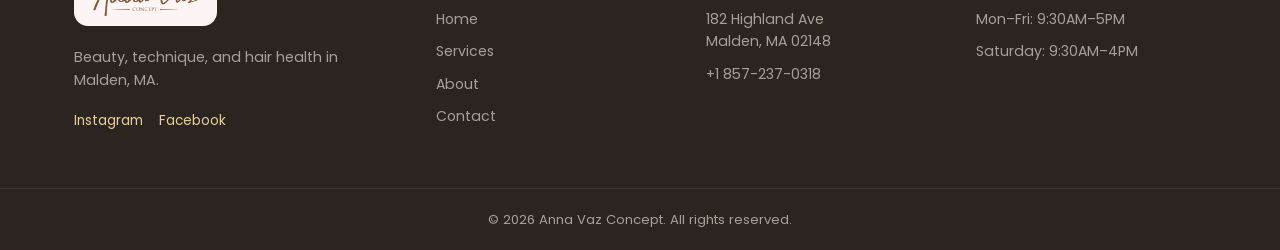
==== commit 65d2176e: "Remove mention of Botox from Reconstruction Treatments card Co-Authored-By: Claude Sonnet 5 <noreply" ====
--- a/index.html
+++ b/index.html
@@ -3,6 +3,34 @@
 <head>
   <meta charset="UTF-8">
   <meta name="viewport" content="width=device-width, initial-scale=1.0">
+
+  <!-- Google tag (gtag.js) -->
+  <script async src="https://www.googletagmanager.com/gtag/js?id=AW-18089966231"></script>
+  <script>
+    window.dataLayer = window.dataLayer || [];
+    function gtag(){dataLayer.push(arguments);}
+    gtag('js', new Date());
+
+    gtag('config', 'AW-18089966231');
+  </script>
+
+  <!-- Event snippet for CLIQUE WPP conversion page -->
+  <script>
+    function gtag_report_conversion(url) {
+      var callback = function () {
+        if (typeof(url) != 'undefined') {
+          window.location = url;
+        }
+      };
+      gtag('event', 'conversion', {
+          'send_to': 'AW-18089966231/nKzsCO72j84cEJf1-7FD',
+          'value': 1.0,
+          'currency': 'USD',
+          'event_callback': callback
+      });
+      return false;
+    }
+  </script>
 
   <!-- ===================== SEO META TAGS ===================== -->
   <title>Anna Vaz Concept | Blonde Specialist & Balayage Hair Salon in Malden, MA</title>
@@ -93,7 +121,8 @@
       </nav>
 
       <a href="https://wa.me/18572370318?text=Hi%2C%20I%20saw%20your%20services%20on%20Google%20and%20would%20like%20to%20book%20a%20consultation%20at%20the%20salon."
-         class="btn btn--primary header__cta" target="_blank" rel="noopener">
+         class="btn btn--primary header__cta" target="_blank" rel="noopener"
+         onclick="return gtag_report_conversion('https://wa.me/18572370318?text=Hi%2C%20I%20saw%20your%20services%20on%20Google%20and%20would%20like%20to%20book%20a%20consultation%20at%20the%20salon.');">
         Book Now
       </a>
 
@@ -118,7 +147,8 @@
 
           <div class="hero__cta-group">
             <a href="https://wa.me/18572370318?text=Hi%2C%20I%20saw%20your%20services%20on%20Google%20and%20would%20like%20to%20book%20a%20consultation%20at%20the%20salon."
-               class="btn btn--primary btn--lg" target="_blank" rel="noopener">
+               class="btn btn--primary btn--lg" target="_blank" rel="noopener"
+               onclick="return gtag_report_conversion('https://wa.me/18572370318?text=Hi%2C%20I%20saw%20your%20services%20on%20Google%20and%20would%20like%20to%20book%20a%20consultation%20at%20the%20salon.');">
               I Want to Transform My Hair
             </a>
           </div>
@@ -198,7 +228,7 @@
               <img src="images/Annavaz-6.32-PM-1.jpeg" alt="Truss Professional hair treatment products at Anna Vaz Concept" loading="lazy">
             </div>
             <h3>Reconstruction Treatments</h3>
-            <p>Hair Botox and Keratin Recovery, 100% formaldehyde-free, for strong, revitalized strands.</p>
+            <p>Keratin Recovery, 100% formaldehyde-free, for strong, revitalized strands.</p>
           </article>
 
           <article class="service-card">
@@ -239,7 +269,8 @@
             woman who walks through the salon's doors.
           </p>
           <a href="https://wa.me/18572370318?text=Hi%2C%20I%20saw%20your%20services%20on%20Google%20and%20would%20like%20to%20book%20a%20consultation%20at%20the%20salon."
-             class="btn btn--outline" target="_blank" rel="noopener">
+             class="btn btn--outline" target="_blank" rel="noopener"
+             onclick="return gtag_report_conversion('https://wa.me/18572370318?text=Hi%2C%20I%20saw%20your%20services%20on%20Google%20and%20would%20like%20to%20book%20a%20consultation%20at%20the%20salon.');">
             Contact Us
           </a>
         </div>
@@ -270,7 +301,8 @@
             </ul>
 
             <a href="https://wa.me/18572370318?text=Hi%2C%20I%20saw%20your%20services%20on%20Google%20and%20would%20like%20to%20book%20a%20consultation%20at%20the%20salon."
-               class="btn btn--primary btn--lg" target="_blank" rel="noopener">
+               class="btn btn--primary btn--lg" target="_blank" rel="noopener"
+               onclick="return gtag_report_conversion('https://wa.me/18572370318?text=Hi%2C%20I%20saw%20your%20services%20on%20Google%20and%20would%20like%20to%20book%20a%20consultation%20at%20the%20salon.');">
               Book via WhatsApp
             </a>
           </div>
@@ -331,7 +363,8 @@
 
   <!-- ===================== FLOATING WHATSAPP BUTTON ===================== -->
   <a href="https://wa.me/18572370318?text=Hi%2C%20I%20saw%20your%20services%20on%20Google%20and%20would%20like%20to%20book%20a%20consultation%20at%20the%20salon."
-     class="whatsapp-float" target="_blank" rel="noopener" aria-label="Book via WhatsApp">
+     class="whatsapp-float" target="_blank" rel="noopener" aria-label="Book via WhatsApp"
+     onclick="return gtag_report_conversion('https://wa.me/18572370318?text=Hi%2C%20I%20saw%20your%20services%20on%20Google%20and%20would%20like%20to%20book%20a%20consultation%20at%20the%20salon.');">
     <svg viewBox="0 0 32 32" width="30" height="30" fill="#fff" aria-hidden="true">
       <path d="M16.001 3C9.373 3 4 8.373 4 15c0 2.361.694 4.558 1.885 6.4L4 29l7.8-1.85A11.93 11.93 0 0 0 16.001 27C22.63 27 28 21.627 28 15S22.63 3 16.001 3zm0 21.6a9.55 9.55 0 0 1-4.868-1.34l-.35-.207-4.63 1.098 1.12-4.52-.228-.363A9.56 9.56 0 1 1 25.56 15c0 5.293-4.267 9.6-9.559 9.6zm5.24-7.18c-.287-.144-1.698-.838-1.962-.934-.264-.096-.456-.144-.648.144-.192.287-.744.934-.912 1.126-.168.192-.336.216-.623.072-.287-.144-1.212-.447-2.309-1.427-.853-.762-1.43-1.703-1.598-1.99-.168-.287-.018-.442.126-.585.129-.129.287-.336.43-.504.144-.168.192-.287.288-.479.096-.192.048-.36-.024-.504-.072-.144-.648-1.566-.888-2.145-.234-.563-.472-.487-.648-.496l-.552-.01c-.192 0-.504.072-.768.36-.264.287-1.008.985-1.008 2.4 0 1.415 1.032 2.782 1.176 2.974.144.192 2.03 3.1 4.92 4.347.687.297 1.223.474 1.641.606.689.219 1.316.188 1.812.114.553-.083 1.698-.694 1.938-1.365.24-.671.24-1.246.168-1.365-.072-.12-.264-.192-.552-.336z"/>
     </svg>
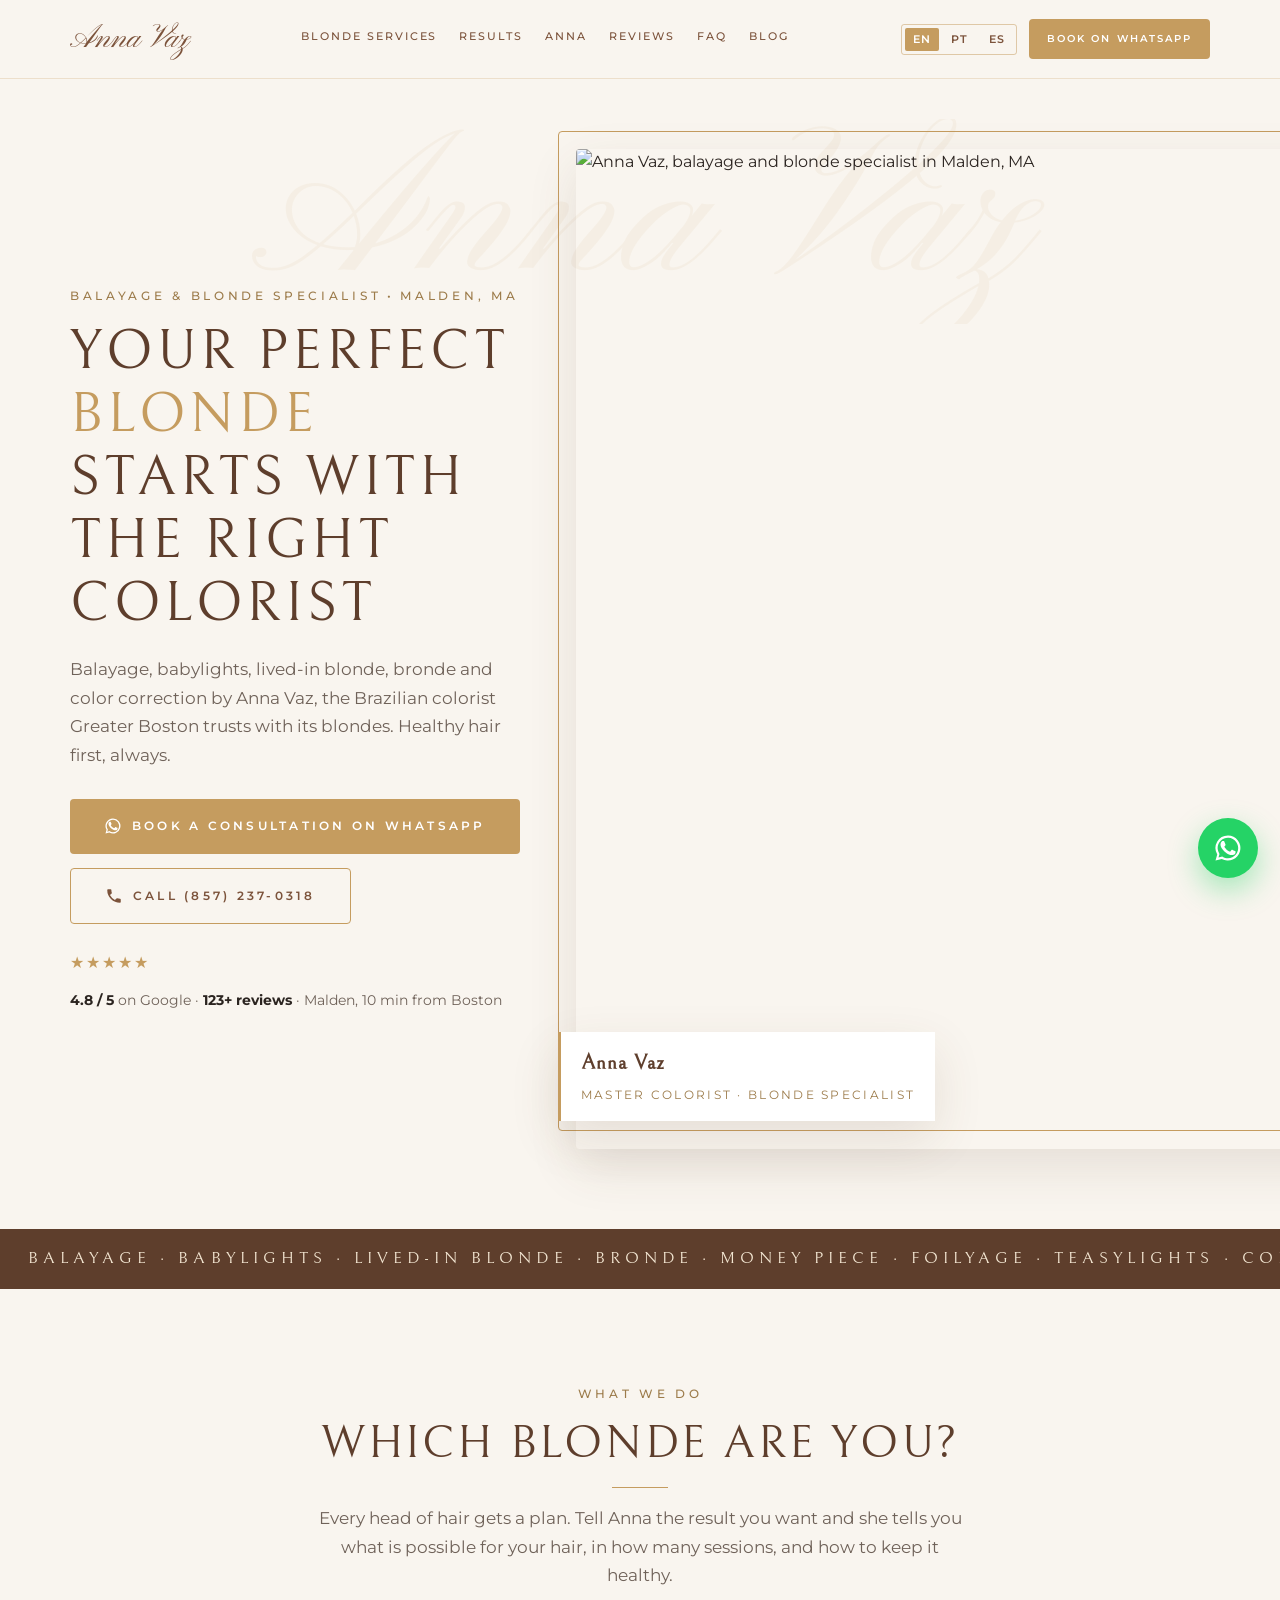
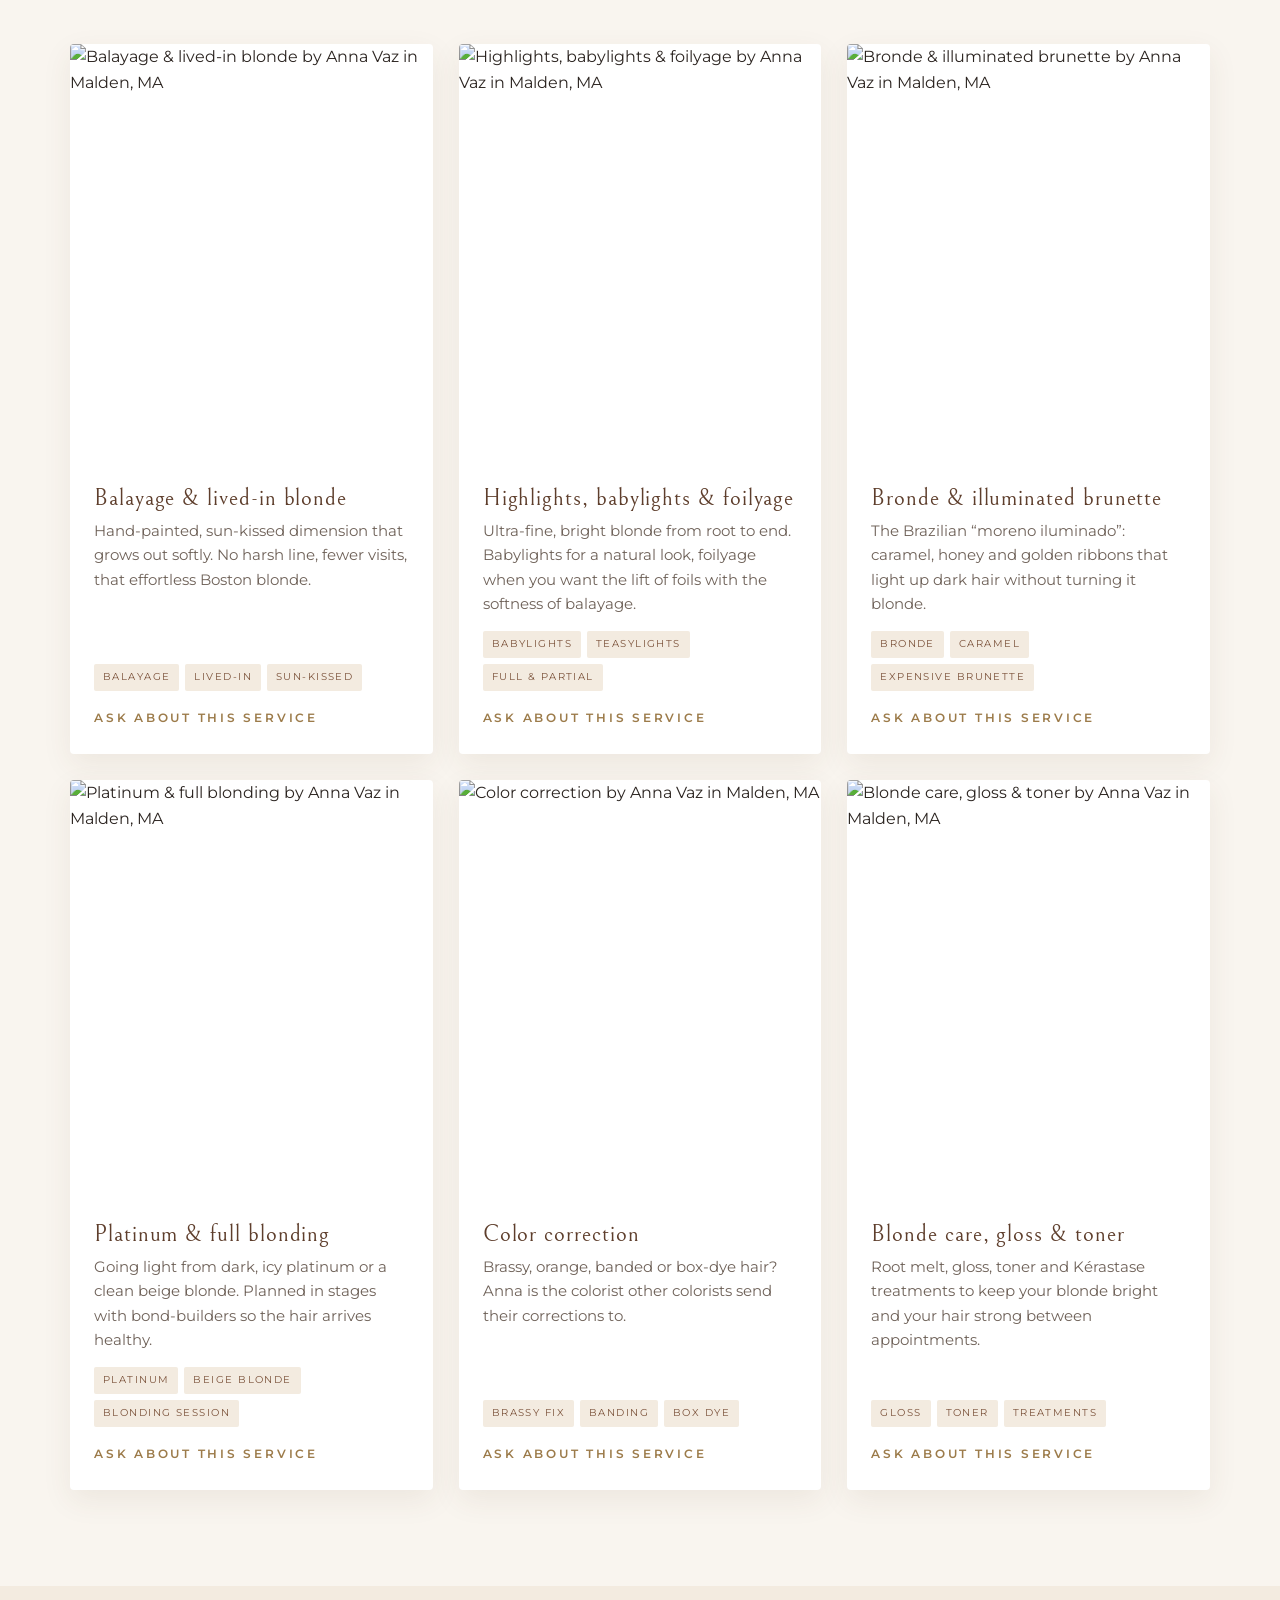
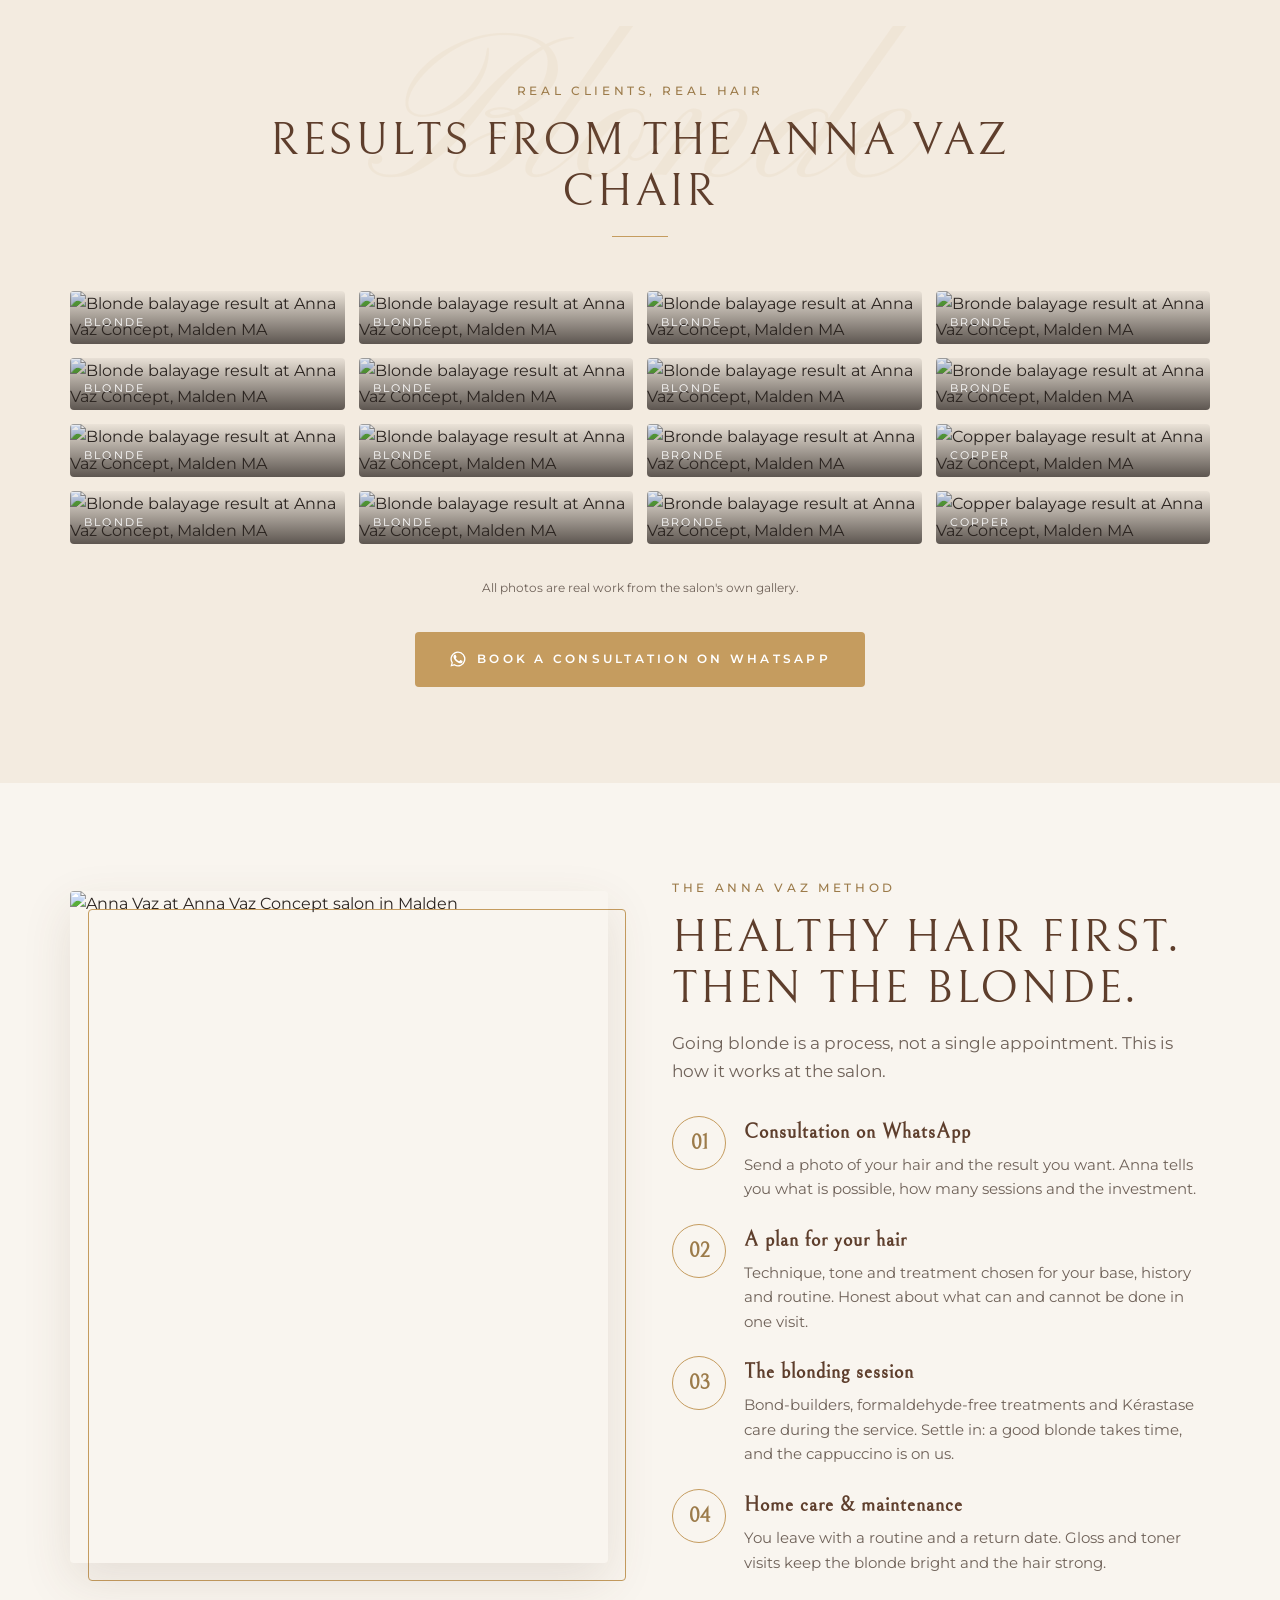
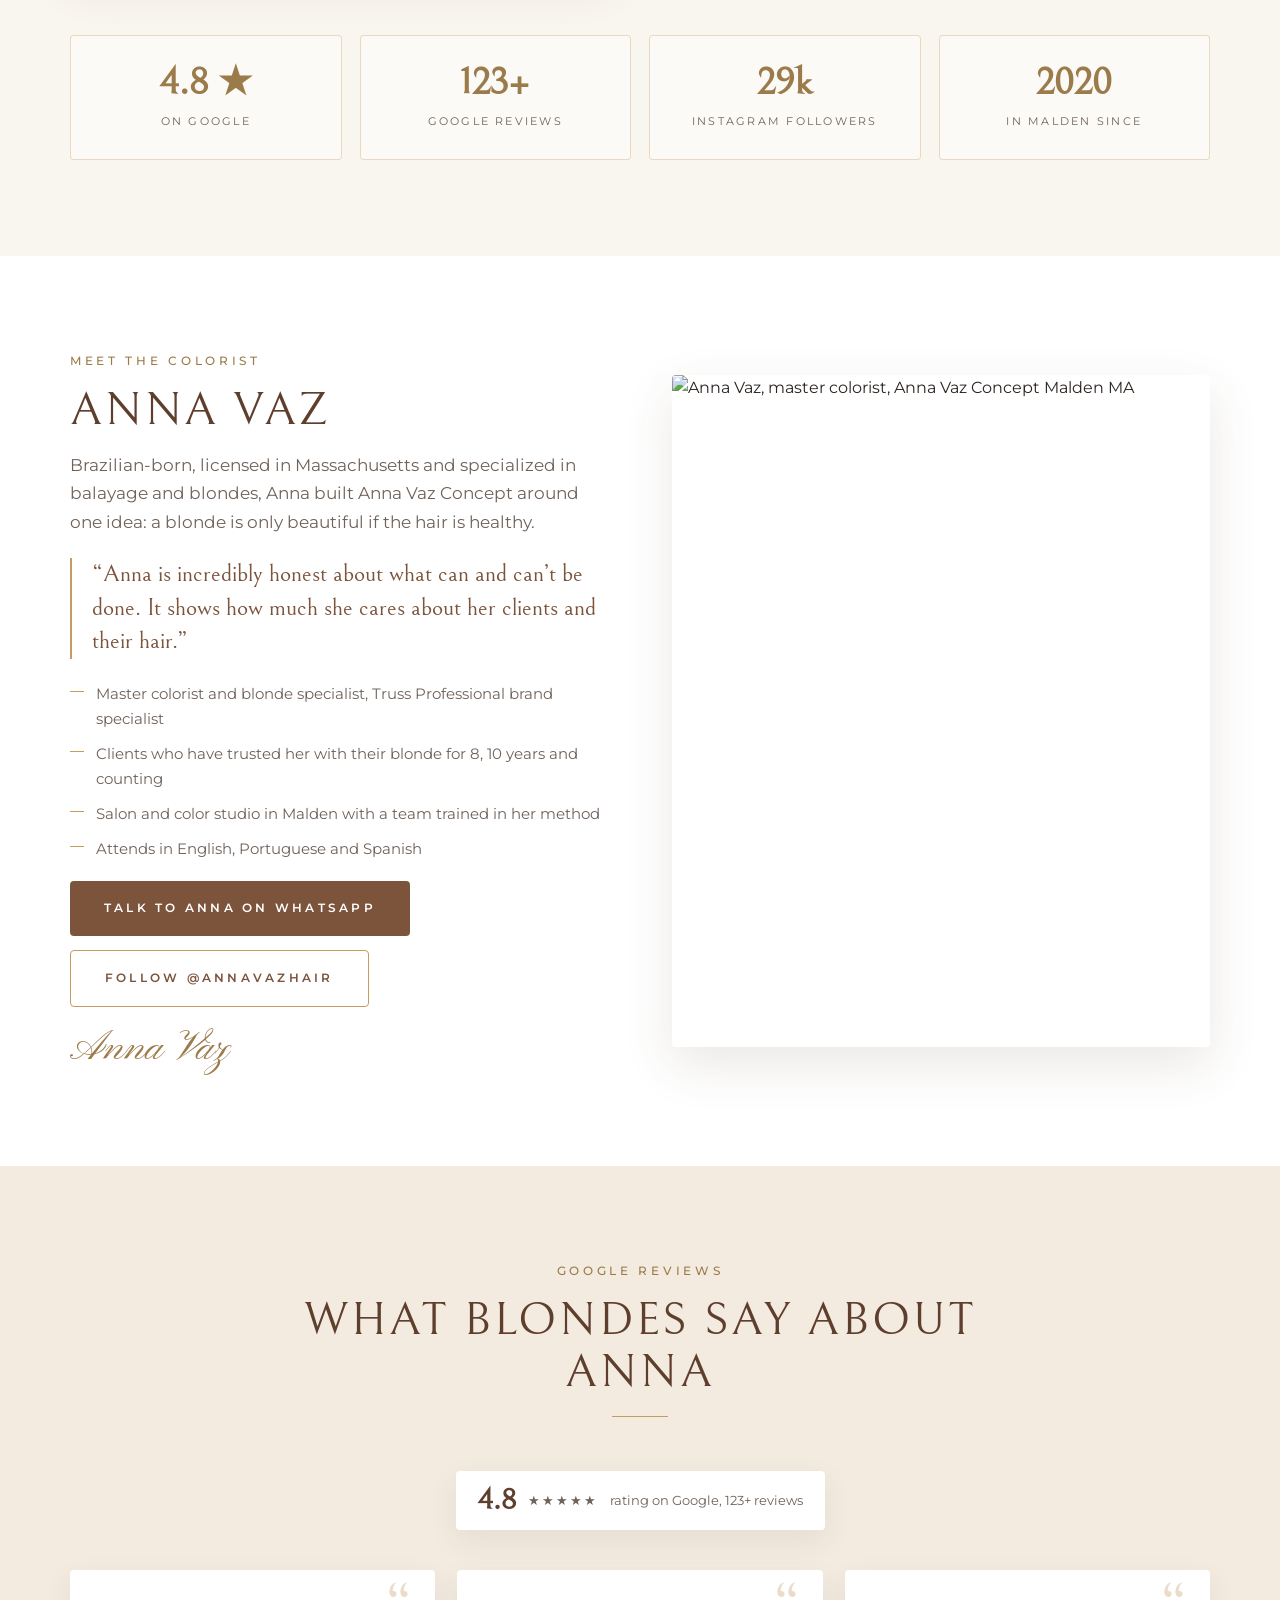
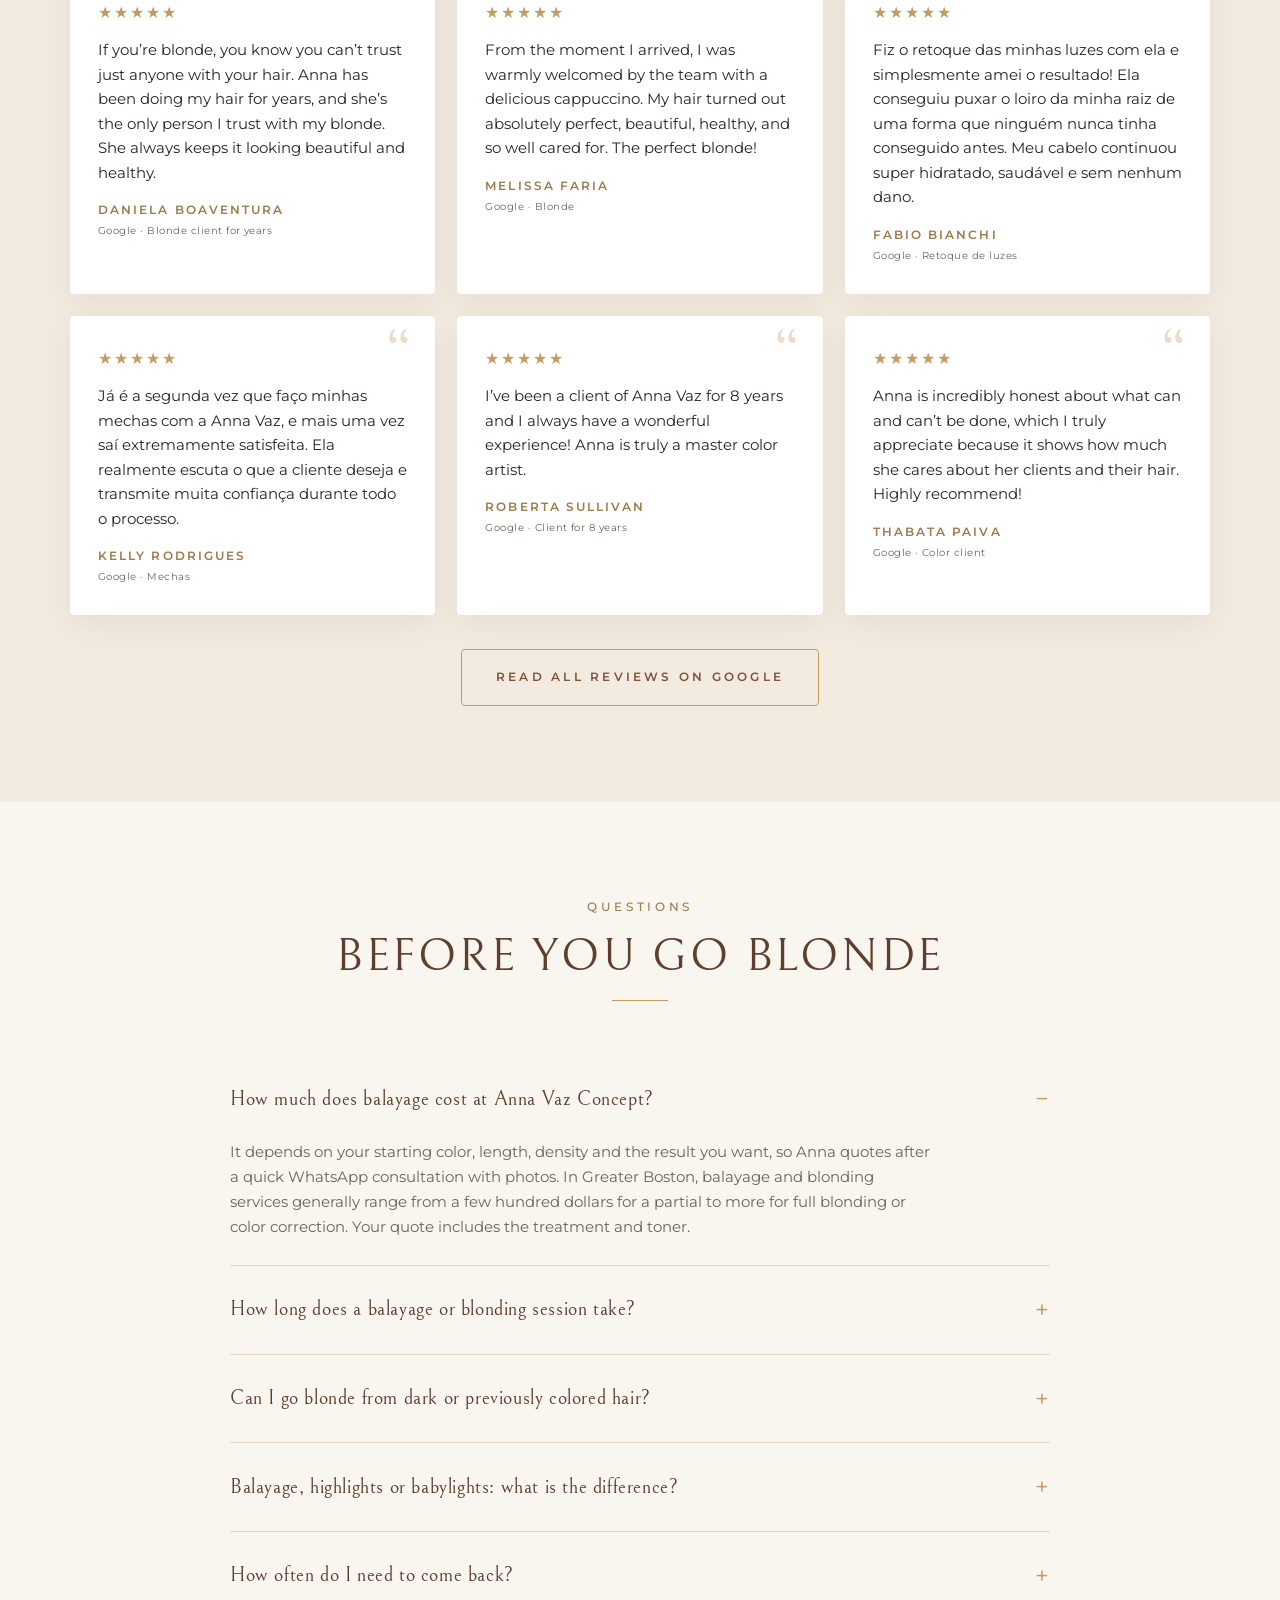
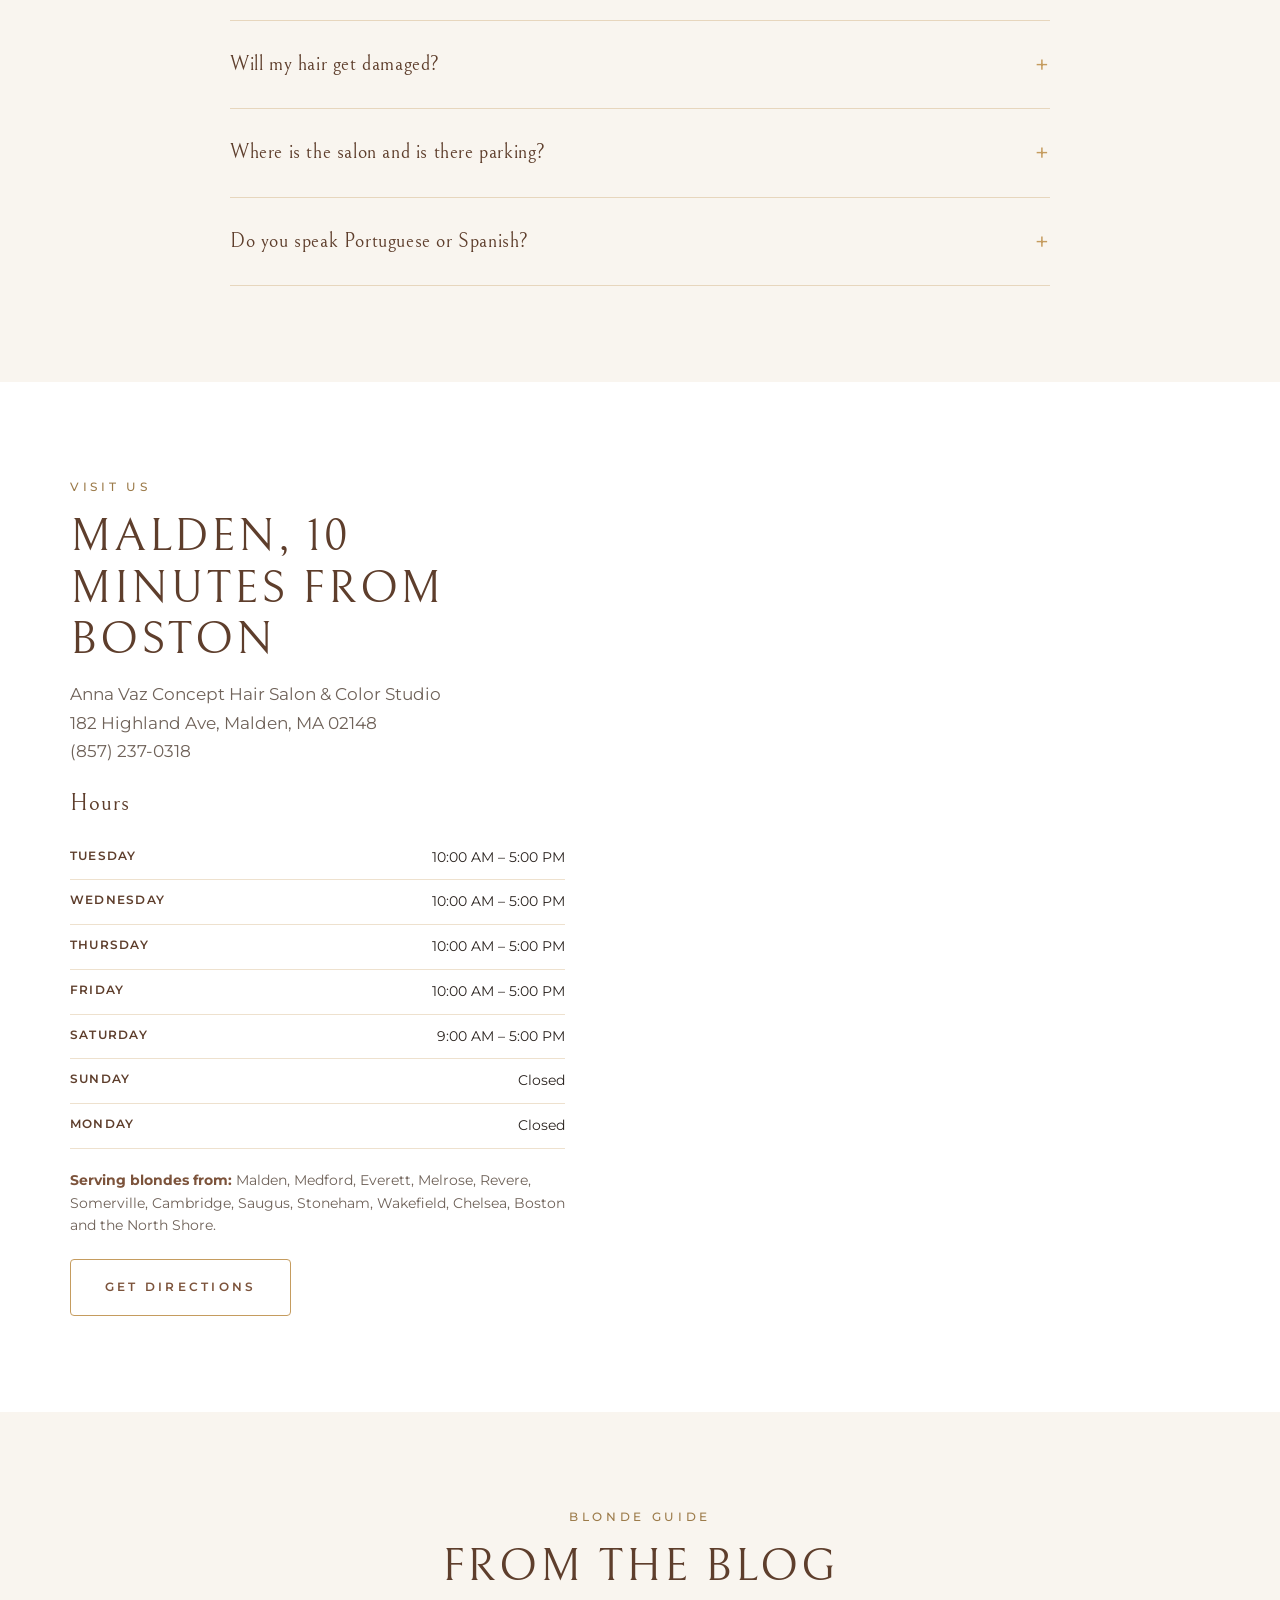
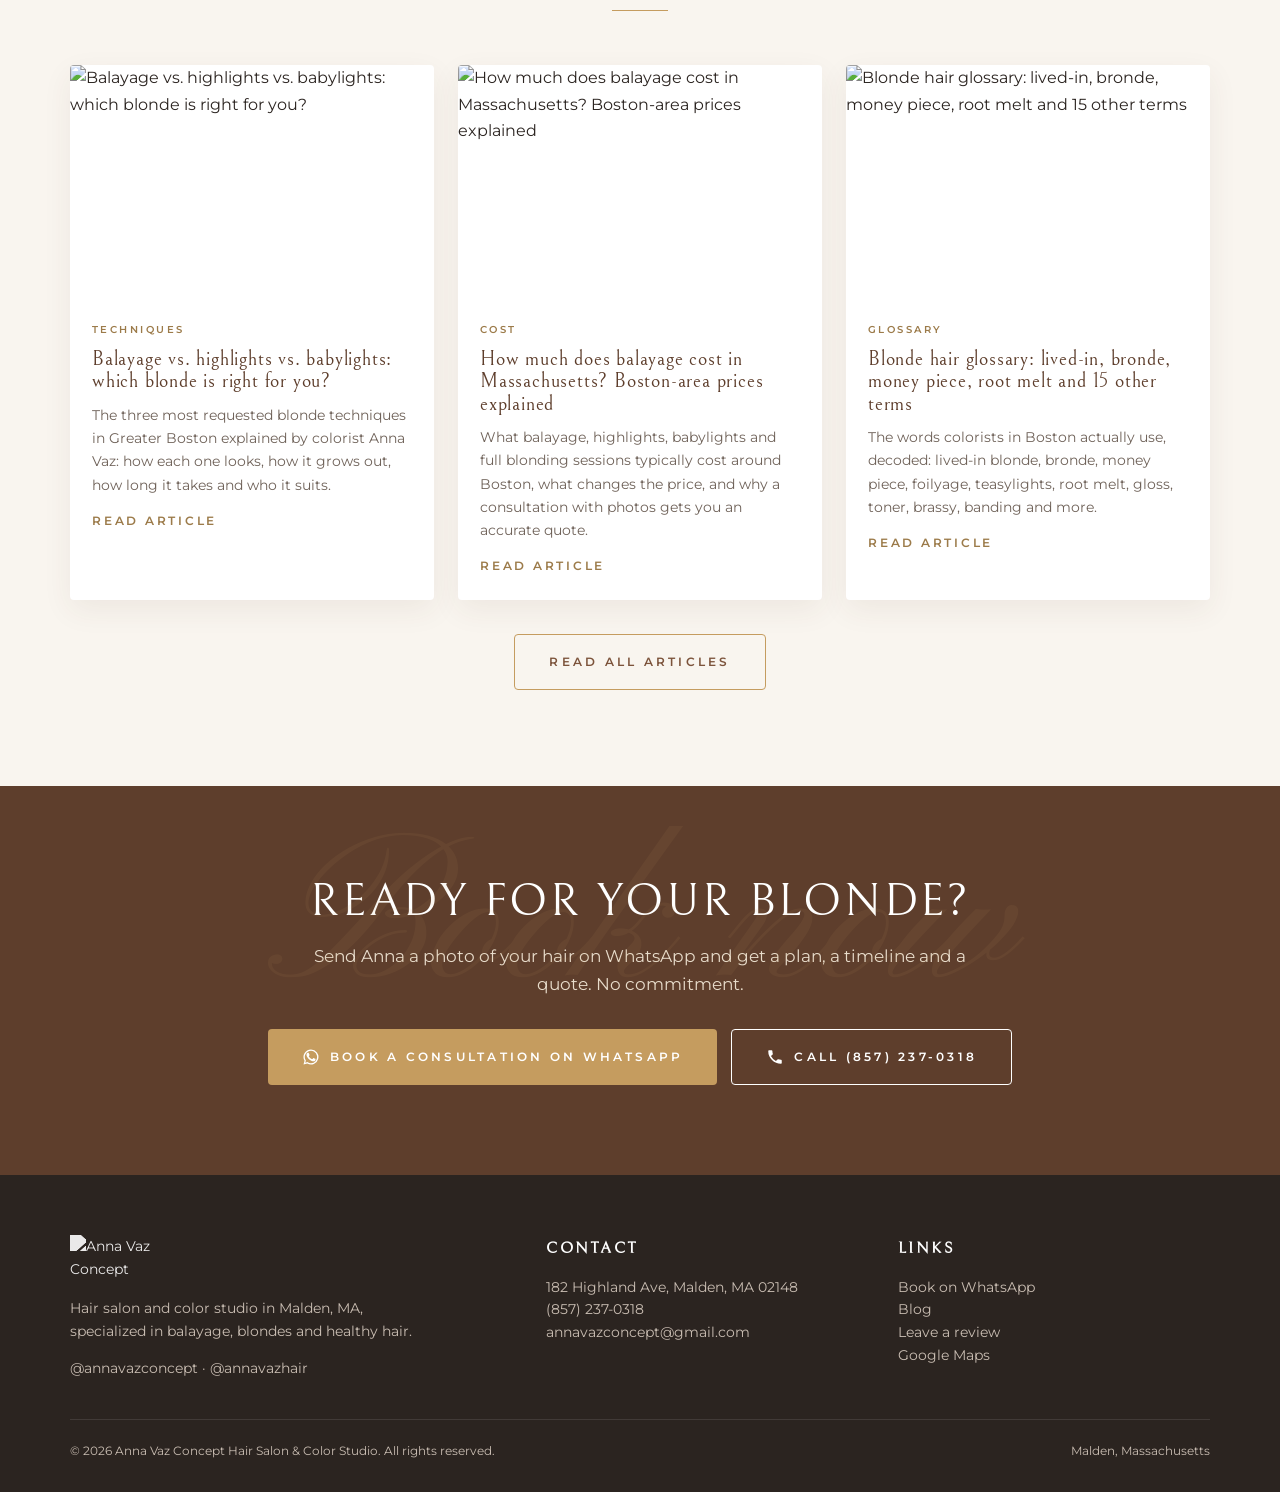
==== commit a8ab05d1: "site: publicar o site atual da Anna Vaz Concept Recuperado do deploy de producao da Vercel. Os 20 ar" ====
--- a/index.html
+++ b/index.html
@@ -1,375 +1,155 @@
 <!DOCTYPE html>
 <html lang="en">
 <head>
-  <meta charset="UTF-8">
-  <meta name="viewport" content="width=device-width, initial-scale=1.0">
+<meta charset="utf-8">
+<meta name="viewport" content="width=device-width,initial-scale=1">
+<title>Balayage &amp; Blonde Specialist in Malden, MA | Anna Vaz Concept</title>
+<meta name="description" content="Anna Vaz is a Brazilian master colorist in Malden, MA (10 min from Boston) specializing in balayage, babylights, lived-in blonde, bronde and color correction. 4.8 stars on Google. Book a consultation on WhatsApp.">
+<link rel="canonical" href="https://annavaz-balayage-boston.vercel.app/">
+<meta name="robots" content="index,follow,max-image-preview:large">
+<meta property="og:type" content="website"><meta property="og:title" content="Balayage &amp; Blonde Specialist in Malden, MA | Anna Vaz Concept"><meta property="og:description" content="Anna Vaz is a Brazilian master colorist in Malden, MA (10 min from Boston) specializing in balayage, babylights, lived-in blonde, bronde and color correction. 4.8 stars on Google. Book a consultation on WhatsApp."><meta property="og:url" content="https://annavaz-balayage-boston.vercel.app/"><meta property="og:image" content="https://lh3.googleusercontent.com/2fv6E-3q_HYbB3qYz100H9O4_O2KPDIs1on9kB22ojNPvFqx9klvnTtsp-YVPy2AbH_k9rJjYLS7zqyK5g=s1200"><meta property="og:site_name" content="Anna Vaz Concept">
+<meta name="twitter:card" content="summary_large_image">
+<meta name="geo.region" content="US-MA"><meta name="geo.placename" content="Malden"><meta name="geo.position" content="42.420123;-71.080094"><meta name="ICBM" content="42.420123, -71.080094">
+<link rel="icon" href="data:image/svg+xml,%3Csvg xmlns='http://www.w3.org/2000/svg' viewBox='0 0 64 64'%3E%3Ccircle cx='32' cy='32' r='32' fill='%23C59C5F'/%3E%3Ctext x='32' y='42' text-anchor='middle' font-family='Georgia' font-size='30' fill='%23fff'%3EAV%3C/text%3E%3C/svg%3E">
+<link rel="preconnect" href="https://fonts.googleapis.com"><link rel="preconnect" href="https://fonts.gstatic.com" crossorigin>
+<link href="https://fonts.googleapis.com/css2?family=Bellefair&family=Montserrat:wght@400;500;600&family=Pinyon+Script&display=swap" rel="stylesheet">
+<link rel="stylesheet" href="/style.css">
+<link rel="alternate" type="application/rss+xml" title="Anna Vaz Concept Blog" href="https://annavaz-balayage-boston.vercel.app/blog/rss.xml">
+<!-- Google Ads -->
+<script async src="https://www.googletagmanager.com/gtag/js?id=AW-18089966231"></script>
+<script>window.dataLayer=window.dataLayer||[];function gtag(){dataLayer.push(arguments)}gtag('js',new Date());gtag('config','AW-18089966231');
+var AV_CONV={wpp:'nKzsCO72j84cEJf1-7FD',wppMechas:'',call:''};
+function avTrack(kind,url){try{var labels=[];if(kind==='wpp'){if(AV_CONV.wpp)labels.push(AV_CONV.wpp);if(AV_CONV.wppMechas)labels.push(AV_CONV.wppMechas)}if(kind==='call'&&AV_CONV.call)labels.push(AV_CONV.call);labels.forEach(function(l){gtag('event','conversion',{'send_to':'AW-18089966231/'+l})});gtag('event',kind==='wpp'?'whatsapp_click':kind==='call'?'call_click':kind,{'event_category':'lead','event_label':location.pathname});if(window.fbq){fbq('track',kind==='wpp'?'Contact':'Lead')}}catch(e){}return true}</script>
 
-  <!-- Google tag (gtag.js) -->
-  <script async src="https://www.googletagmanager.com/gtag/js?id=AW-18089966231"></script>
-  <script>
-    window.dataLayer = window.dataLayer || [];
-    function gtag(){dataLayer.push(arguments);}
-    gtag('js', new Date());
+<script type="application/ld+json">{"@context": "https://schema.org", "@type": "HairSalon", "@id": "https://annavaz-balayage-boston.vercel.app/#salon", "name": "Anna Vaz Concept Hair Salon & Color Studio", "alternateName": ["Anna Vaz Concept", "Anna Vaz Hair"], "image": ["https://lh3.googleusercontent.com/2fv6E-3q_HYbB3qYz100H9O4_O2KPDIs1on9kB22ojNPvFqx9klvnTtsp-YVPy2AbH_k9rJjYLS7zqyK5g=s1200", "https://lh3.googleusercontent.com/KQYNwEMXCnYOd0LQMSTi8Ll5OQQN_aZV89tH4-bksFSjXc933VHQbduXJH21CuIJeEY5Yir6wpRjY-rjnw=s1200", "https://lh3.googleusercontent.com/CLgV2B5C-ko_pXyJMtpvVJulyYeYXDBUVh3-Ru7F4SAc-XxCCJ60UhFUtmbMDR12pzxLwXp4fEzrHSXF5A=s1200"], "logo": "https://annavazhairconcept.com/media/2022/04/logo-site-annavaz.png", "url": "https://annavaz-balayage-boston.vercel.app", "telephone": "+18572370318", "email": "annavazconcept@gmail.com", "priceRange": "$$$", "address": {"@type": "PostalAddress", "streetAddress": "182 Highland Ave", "addressLocality": "Malden", "addressRegion": "MA", "postalCode": "02148", "addressCountry": "US"}, "geo": {"@type": "GeoCoordinates", "latitude": 42.420123, "longitude": -71.080094}, "hasMap": "https://maps.google.com/maps?cid=862707322530262803", "sameAs": ["https://www.instagram.com/annavazconcept", "https://www.instagram.com/annavazhair", "https://www.facebook.com/annavazconcept", "https://annavazhairconcept.com/"], "openingHoursSpecification": [{"@type": "OpeningHoursSpecification", "dayOfWeek": ["Tuesday", "Wednesday", "Thursday", "Friday"], "opens": "10:00", "closes": "17:00"}, {"@type": "OpeningHoursSpecification", "dayOfWeek": "Saturday", "opens": "09:00", "closes": "17:00"}], "aggregateRating": {"@type": "AggregateRating", "ratingValue": "4.8", "reviewCount": "123", "bestRating": "5"}, "founder": {"@id": "https://annavaz-balayage-boston.vercel.app/#anna"}, "employee": {"@id": "https://annavaz-balayage-boston.vercel.app/#anna"}, "areaServed": [{"@type": "City", "name": "Malden"}, {"@type": "City", "name": "Medford"}, {"@type": "City", "name": "Everett"}, {"@type": "City", "name": "Melrose"}, {"@type": "City", "name": "Revere"}, {"@type": "City", "name": "Somerville"}, {"@type": "City", "name": "Cambridge"}, {"@type": "City", "name": "Saugus"}, {"@type": "City", "name": "Stoneham"}, {"@type": "City", "name": "Wakefield"}, {"@type": "City", "name": "Chelsea"}, {"@type": "City", "name": "Boston"}], "knowsLanguage": ["en", "pt", "es"], "makesOffer": [{"@type": "Offer", "itemOffered": {"@type": "Service", "name": "Balayage", "serviceType": "Hair coloring", "areaServed": "Greater Boston, MA"}}, {"@type": "Offer", "itemOffered": {"@type": "Service", "name": "Lived-in blonde", "serviceType": "Hair coloring", "areaServed": "Greater Boston, MA"}}, {"@type": "Offer", "itemOffered": {"@type": "Service", "name": "Highlights", "serviceType": "Hair coloring", "areaServed": "Greater Boston, MA"}}, {"@type": "Offer", "itemOffered": {"@type": "Service", "name": "Babylights", "serviceType": "Hair coloring", "areaServed": "Greater Boston, MA"}}, {"@type": "Offer", "itemOffered": {"@type": "Service", "name": "Foilyage", "serviceType": "Hair coloring", "areaServed": "Greater Boston, MA"}}, {"@type": "Offer", "itemOffered": {"@type": "Service", "name": "Bronde / illuminated brunette", "serviceType": "Hair coloring", "areaServed": "Greater Boston, MA"}}, {"@type": "Offer", "itemOffered": {"@type": "Service", "name": "Platinum blonde", "serviceType": "Hair coloring", "areaServed": "Greater Boston, MA"}}, {"@type": "Offer", "itemOffered": {"@type": "Service", "name": "Color correction", "serviceType": "Hair coloring", "areaServed": "Greater Boston, MA"}}, {"@type": "Offer", "itemOffered": {"@type": "Service", "name": "Gloss and toner", "serviceType": "Hair coloring", "areaServed": "Greater Boston, MA"}}, {"@type": "Offer", "itemOffered": {"@type": "Service", "name": "Keratin and reconstruction treatments", "serviceType": "Hair coloring", "areaServed": "Greater Boston, MA"}}], "review": [{"@type": "Review", "author": {"@type": "Person", "name": "Daniela Boaventura"}, "reviewRating": {"@type": "Rating", "ratingValue": "5"}, "reviewBody": "If you’re blonde, you know you can’t trust just anyone with your hair. Anna has been doing my hair for years, and she’s the only person I trust with my blonde. She always keeps it looking beautiful and healthy.", "inLanguage": "en"}, {"@type": "Review", "author": {"@type": "Person", "name": "Melissa Faria"}, "reviewRating": {"@type": "Rating", "ratingValue": "5"}, "reviewBody": "From the moment I arrived, I was warmly welcomed by the team with a delicious cappuccino. My hair turned out absolutely perfect, beautiful, healthy, and so well cared for. The perfect blonde!", "inLanguage": "en"}, {"@type": "Review", "author": {"@type": "Person", "name": "Fabio Bianchi"}, "reviewRating": {"@type": "Rating", "ratingValue": "5"}, "reviewBody": "Fiz o retoque das minhas luzes com ela e simplesmente amei o resultado! Ela conseguiu puxar o loiro da minha raiz de uma forma que ninguém nunca tinha conseguido antes. Meu cabelo continuou super hidratado, saudável e sem nenhum dano.", "inLanguage": "pt"}, {"@type": "Review", "author": {"@type": "Person", "name": "Kelly Rodrigues"}, "reviewRating": {"@type": "Rating", "ratingValue": "5"}, "reviewBody": "Já é a segunda vez que faço minhas mechas com a Anna Vaz, e mais uma vez saí extremamente satisfeita. Ela realmente escuta o que a cliente deseja e transmite muita confiança durante todo o processo.", "inLanguage": "pt"}]}</script><script type="application/ld+json">{"@context": "https://schema.org", "@type": "Person", "@id": "https://annavaz-balayage-boston.vercel.app/#anna", "name": "Anna Vaz", "jobTitle": "Master colorist and blonde specialist", "description": "Brazilian-born hair colorist licensed in Massachusetts, specialized in balayage, highlights, lived-in blonde, bronde and color correction. Founder of Anna Vaz Concept in Malden, MA.", "image": "https://lh3.googleusercontent.com/wsVAcNieLGy9wsNKSni6lYfxeIRn3mgYQ-GVAt9rS6X1oa87PvscVSLWsb5lbniGqg38fM7xLDMiJ0WyfQ=s1200", "url": "https://annavaz-balayage-boston.vercel.app/#anna", "sameAs": ["https://www.instagram.com/annavazhair", "https://www.instagram.com/annavazconcept"], "worksFor": {"@id": "https://annavaz-balayage-boston.vercel.app/#salon"}, "knowsAbout": ["Balayage", "Babylights", "Foilyage", "Lived-in blonde", "Bronde", "Color correction", "Blonde hair care", "Kérastase treatments"], "knowsLanguage": ["Portuguese", "English", "Spanish"], "nationality": "Brazilian", "homeLocation": {"@type": "Place", "name": "Malden, Massachusetts"}}</script><script type="application/ld+json">{"@context": "https://schema.org", "@type": "FAQPage", "mainEntity": [{"@type": "Question", "name": "How much does balayage cost at Anna Vaz Concept?", "acceptedAnswer": {"@type": "Answer", "text": "It depends on your starting color, length, density and the result you want, so Anna quotes after a quick WhatsApp consultation with photos. In Greater Boston, balayage and blonding services generally range from a few hundred dollars for a partial to more for full blonding or color correction. Your quote includes the treatment and toner."}}, {"@type": "Question", "name": "How long does a balayage or blonding session take?", "acceptedAnswer": {"@type": "Answer", "text": "Plan 3 to 5 hours for balayage or highlights, and longer for a full blonding session or color correction. Anna tells you the estimated time when she confirms your appointment."}}, {"@type": "Question", "name": "Can I go blonde from dark or previously colored hair?", "acceptedAnswer": {"@type": "Answer", "text": "Usually yes, in stages. Dark or box-dyed hair often needs two or more sessions to reach a clean blonde without damage. Anna plans the path and tells you honestly what is possible on day one."}}, {"@type": "Question", "name": "Balayage, highlights or babylights: what is the difference?", "acceptedAnswer": {"@type": "Answer", "text": "Highlights use foils for a brighter, more uniform blonde. Babylights are ultra-fine highlights for a natural look. Balayage is hand-painted for soft, sun-kissed dimension that grows out without a line. Bronde is balayage in caramel and honey tones on brunette hair."}}, {"@type": "Question", "name": "How often do I need to come back?", "acceptedAnswer": {"@type": "Answer", "text": "Lived-in balayage can go 3 to 5 months. Highlights and babylights usually 8 to 12 weeks. A gloss or toner visit every 6 to 8 weeks keeps the blonde bright."}}, {"@type": "Question", "name": "Will my hair get damaged?", "acceptedAnswer": {"@type": "Answer", "text": "Protecting the hair is the point of the method: bond-builders during lightening, formaldehyde-free treatments and Kérastase care. Anna will not push your hair past what it can take in one session."}}, {"@type": "Question", "name": "Where is the salon and is there parking?", "acceptedAnswer": {"@type": "Answer", "text": "182 Highland Ave, Malden, MA 02148, about 10 minutes from Boston, close to Medford, Everett, Melrose, Revere and Somerville. Street parking is available on Highland Ave and nearby."}}, {"@type": "Question", "name": "Do you speak Portuguese or Spanish?", "acceptedAnswer": {"@type": "Answer", "text": "Yes. Anna and the team attend in English, Portuguese and Spanish."}}]}</script><script type="application/ld+json">{"@context": "https://schema.org", "@type": "WebSite", "url": "https://annavaz-balayage-boston.vercel.app", "name": "Anna Vaz Concept", "inLanguage": ["en", "pt", "es"]}</script>
+</head>
+<body data-page="home">
 
-    gtag('config', 'AW-18089966231');
-  </script>
+<header class="nav"><div class="wrap">
+ <a class="logo" href="/" aria-label="Anna Vaz Concept"><img src="https://annavazhairconcept.com/media/2022/04/logo-site-annavaz.png" alt="Anna Vaz Concept" width="140" height="52" onerror="this.outerHTML='<span class=wordmark>Anna Vaz</span>'"></a>
+ <nav class="menu" id="menu">
+  <a href="#services" data-i18n="nav_services">Blonde services</a>
+  <a href="#results" data-i18n="nav_results">Results</a>
+  <a href="#anna" data-i18n="nav_anna">Anna</a>
+  <a href="#reviews" data-i18n="nav_reviews">Reviews</a>
+  <a href="#faq" data-i18n="nav_faq">FAQ</a>
+  <a href="/blog/" data-i18n="nav_blog">Blog</a>
+ </nav>
+ <div class="nav-cta">
+  <div class="lang" role="group" aria-label="Language"><button data-lang="en" class="on">EN</button><button data-lang="pt" class="">PT</button><button data-lang="es" class="">ES</button></div>
+  <a class="btn btn-gold wa" href="https://wa.me/18572370318?text=Hi%20Anna%21%20I%20found%20you%20on%20Google%20and%20I%27d%20like%20to%20book%20a%20blonde%20/%20balayage%20consultation." target="_blank" rel="noopener" onclick="return avTrack('wpp')" data-i18n="nav_book">Book on WhatsApp</a>
+  <button class="burger" aria-label="Menu" onclick="document.getElementById('menu').classList.toggle('open')"><span></span><span></span><span></span></button>
+ </div>
+</div></header>
+<main>
+<section class="hero" id="top"><div class="watermark">Anna Vaz</div><div class="wrap">
+ <div>
+  <p class="eyebrow"><span data-i18n="hero_eyebrow">Balayage & blonde specialist</span><span class="dot">•</span><span data-i18n="hero_place">Malden, MA</span></p>
+  <h1 data-i18n="hero_h1">Your perfect <em>blonde</em> starts with the right colorist</h1>
+  <p class="lead" data-i18n="hero_lead">Balayage, babylights, lived-in blonde, bronde and color correction by Anna Vaz, the Brazilian colorist Greater Boston trusts with its blondes. Healthy hair first, always.</p>
+  <div class="btn-row">
+   <a class="btn btn-gold wa" href="https://wa.me/18572370318?text=Hi%20Anna%21%20I%20found%20you%20on%20Google%20and%20I%27d%20like%20to%20book%20a%20blonde%20/%20balayage%20consultation." target="_blank" rel="noopener" onclick="return avTrack('wpp')"><svg viewBox="0 0 24 24" fill="currentColor"><path d="M17.5 14.4c-.3-.1-1.8-.9-2-1-.3-.1-.5-.1-.7.1-.2.3-.8 1-.9 1.2-.2.2-.3.2-.6.1-.3-.1-1.3-.5-2.4-1.5-.9-.8-1.5-1.8-1.7-2.1-.2-.3 0-.5.1-.6l.4-.5.3-.5c.1-.2 0-.4 0-.5l-.9-2.2c-.2-.6-.5-.5-.7-.5h-.6c-.2 0-.5.1-.8.4-.3.3-1 1-1 2.5s1.1 2.9 1.2 3.1c.1.2 2.1 3.2 5.1 4.5.7.3 1.3.5 1.7.6.7.2 1.4.2 1.9.1.6-.1 1.8-.7 2-1.4.2-.7.2-1.3.2-1.4-.1-.2-.3-.3-.6-.4M12 2a10 10 0 0 0-8.6 15.1L2 22l5-1.3A10 10 0 1 0 12 2m0 18.2c-1.5 0-3-.4-4.3-1.2l-.3-.2-3 .8.8-2.9-.2-.3A8.2 8.2 0 1 1 12 20.2"/></svg><span data-i18n="hero_cta">Book a consultation on WhatsApp</span></a>
+   <a class="btn btn-line" href="tel:+18572370318" onclick="return avTrack('call')"><svg viewBox="0 0 24 24" fill="currentColor"><path d="M6.6 10.8a15.1 15.1 0 0 0 6.6 6.6l2.2-2.2c.3-.3.7-.4 1-.2 1.1.4 2.3.6 3.6.6.6 0 1 .4 1 1V20c0 .6-.4 1-1 1A17 17 0 0 1 3 4c0-.6.4-1 1-1h3.5c.6 0 1 .4 1 1 0 1.3.2 2.5.6 3.6.1.3 0 .7-.2 1z"/></svg><span data-i18n="hero_call">Call (857) 237-0318</span></a>
+  </div>
+  <p class="trust"><span class="stars">★★★★★</span><span data-i18n="hero_trust"><strong>4.8 / 5</strong> on Google · <strong>123+ reviews</strong> · Malden, 10 min from Boston</span></p>
+ </div>
+ <div class="hero-photo"><img src="https://lh3.googleusercontent.com/2fv6E-3q_HYbB3qYz100H9O4_O2KPDIs1on9kB22ojNPvFqx9klvnTtsp-YVPy2AbH_k9rJjYLS7zqyK5g=s1000" alt="Anna Vaz, balayage and blonde specialist in Malden, MA" width="800" height="1000" fetchpriority="high"><div class="hero-tag"><strong data-i18n="hero_tag_name">Anna Vaz</strong><span data-i18n="hero_tag_role">Master colorist · Blonde specialist</span></div></div>
+</div></section>
 
-  <!-- Event snippet for CLIQUE WPP conversion page -->
-  <script>
-    function gtag_report_conversion(url) {
-      var callback = function () {
-        if (typeof(url) != 'undefined') {
-          window.location = url;
-        }
-      };
-      gtag('event', 'conversion', {
-          'send_to': 'AW-18089966231/nKzsCO72j84cEJf1-7FD',
-          'value': 1.0,
-          'currency': 'USD',
-          'event_callback': callback
-      });
-      return false;
-    }
-  </script>
+<div class="marquee" aria-hidden="true"><div><span data-i18n="mq">Balayage · Babylights · Lived-in blonde · Bronde · Money piece · Foilyage · Teasylights · Color correction · Gloss & toner · </span><span data-i18n="mq">Balayage · Babylights · Lived-in blonde · Bronde · Money piece · Foilyage · Teasylights · Color correction · Gloss & toner · </span></div></div>
 
-  <!-- ===================== SEO META TAGS ===================== -->
-  <title>Anna Vaz Concept | Blonde Specialist & Balayage Hair Salon in Malden, MA</title>
-  <meta name="description" content="Anna Vaz Concept is the top-rated hair salon in Malden, MA (4.8★, 112+ reviews). Blonde & Balayage specialists, formaldehyde-free keratin treatments, hair extensions & haircuts. Book your appointment today!">
-  <meta name="keywords" content="hair salon Malden MA, blonde specialist, balayage Malden, keratin treatment Malden, hair extensions Massachusetts, Anna Vaz Concept">
-  <meta name="robots" content="index, follow">
-  <link rel="canonical" href="https://annavazhairconcept.com/">
+<section id="services"><div class="wrap">
+ <div class="hdr"><p class="eyebrow" data-i18n="svc_eyebrow">What we do</p><h2 data-i18n="svc_h2">Which blonde are you?</h2><div class="gline"></div><p class="lead" data-i18n="svc_lead">Every head of hair gets a plan. Tell Anna the result you want and she tells you what is possible for your hair, in how many sessions, and how to keep it healthy.</p></div>
+ <div class="grid3"><article class="card"><img src="https://lh3.googleusercontent.com/Q26fLef52HuIy8CzfnfHX58kIUVBtUygnbaE7JiONTAqPKl-r4Q2IIdog0vug0Lc1Zpu-eCRVRppo8zx0Q=s900" alt="Balayage &amp; lived-in blonde by Anna Vaz in Malden, MA" loading="lazy"><div class="body"><h3 data-i18n="svc1_h">Balayage & lived-in blonde</h3><p data-i18n="svc1_p">Hand-painted, sun-kissed dimension that grows out softly. No harsh line, fewer visits, that effortless Boston blonde.</p><div class="tags" data-i18n-tags="svc1_tags"><span>Balayage</span><span>Lived-in</span><span>Sun-kissed</span></div><a class="link wa" href="https://wa.me/18572370318?text=Hi%20Anna%21%20I%20found%20you%20on%20Google%20and%20I%27d%20like%20to%20book%20a%20blonde%20/%20balayage%20consultation." target="_blank" rel="noopener" onclick="return avTrack('wpp')" data-i18n="svc_link">Ask about this service</a></div></article><article class="card"><img src="https://lh3.googleusercontent.com/hwo8v2Hq_85lV1rv7fql1yhs1RCilNWCffKyJewdcT4gNFdAW6IIX-KGoFA-XEXh0qykkXrAVtbtSu94wQ=s900" alt="Highlights, babylights &amp; foilyage by Anna Vaz in Malden, MA" loading="lazy"><div class="body"><h3 data-i18n="svc2_h">Highlights, babylights & foilyage</h3><p data-i18n="svc2_p">Ultra-fine, bright blonde from root to end. Babylights for a natural look, foilyage when you want the lift of foils with the softness of balayage.</p><div class="tags" data-i18n-tags="svc2_tags"><span>Babylights</span><span>Teasylights</span><span>Full & partial</span></div><a class="link wa" href="https://wa.me/18572370318?text=Hi%20Anna%21%20I%20found%20you%20on%20Google%20and%20I%27d%20like%20to%20book%20a%20blonde%20/%20balayage%20consultation." target="_blank" rel="noopener" onclick="return avTrack('wpp')" data-i18n="svc_link">Ask about this service</a></div></article><article class="card"><img src="https://lh3.googleusercontent.com/AZicPmeWnb7RzQLyNRxnr-ly1GqRLVgME1GwSmpaawazQ_W1wbBBm-du36tojuIU3nRPMiKDySrxhBWpmg=s900" alt="Bronde &amp; illuminated brunette by Anna Vaz in Malden, MA" loading="lazy"><div class="body"><h3 data-i18n="svc3_h">Bronde & illuminated brunette</h3><p data-i18n="svc3_p">The Brazilian “moreno iluminado”: caramel, honey and golden ribbons that light up dark hair without turning it blonde.</p><div class="tags" data-i18n-tags="svc3_tags"><span>Bronde</span><span>Caramel</span><span>Expensive brunette</span></div><a class="link wa" href="https://wa.me/18572370318?text=Hi%20Anna%21%20I%20found%20you%20on%20Google%20and%20I%27d%20like%20to%20book%20a%20blonde%20/%20balayage%20consultation." target="_blank" rel="noopener" onclick="return avTrack('wpp')" data-i18n="svc_link">Ask about this service</a></div></article><article class="card"><img src="https://lh3.googleusercontent.com/CLgV2B5C-ko_pXyJMtpvVJulyYeYXDBUVh3-Ru7F4SAc-XxCCJ60UhFUtmbMDR12pzxLwXp4fEzrHSXF5A=s900" alt="Platinum &amp; full blonding by Anna Vaz in Malden, MA" loading="lazy"><div class="body"><h3 data-i18n="svc4_h">Platinum & full blonding</h3><p data-i18n="svc4_p">Going light from dark, icy platinum or a clean beige blonde. Planned in stages with bond-builders so the hair arrives healthy.</p><div class="tags" data-i18n-tags="svc4_tags"><span>Platinum</span><span>Beige blonde</span><span>Blonding session</span></div><a class="link wa" href="https://wa.me/18572370318?text=Hi%20Anna%21%20I%20found%20you%20on%20Google%20and%20I%27d%20like%20to%20book%20a%20blonde%20/%20balayage%20consultation." target="_blank" rel="noopener" onclick="return avTrack('wpp')" data-i18n="svc_link">Ask about this service</a></div></article><article class="card"><img src="https://lh3.googleusercontent.com/_PJtSOdwajuYP6Xkvps86ws79YRwDGI-l_fhTdRxoV8lhzwDqmjuBPNjHsG7YLCa8uLEHcIDSmlow4OOXw=s900" alt="Color correction by Anna Vaz in Malden, MA" loading="lazy"><div class="body"><h3 data-i18n="svc5_h">Color correction</h3><p data-i18n="svc5_p">Brassy, orange, banded or box-dye hair? Anna is the colorist other colorists send their corrections to.</p><div class="tags" data-i18n-tags="svc5_tags"><span>Brassy fix</span><span>Banding</span><span>Box dye</span></div><a class="link wa" href="https://wa.me/18572370318?text=Hi%20Anna%21%20I%20found%20you%20on%20Google%20and%20I%27d%20like%20to%20book%20a%20blonde%20/%20balayage%20consultation." target="_blank" rel="noopener" onclick="return avTrack('wpp')" data-i18n="svc_link">Ask about this service</a></div></article><article class="card"><img src="https://lh3.googleusercontent.com/J1IbLjHzlvYsJ2E_oAbVx1Q4ticS5zmnrMsdrfSfesmFhhfhfPq8nzgIw5WoLoy8hTwTjLu2ZOzMDLfS_Q=s900" alt="Blonde care, gloss &amp; toner by Anna Vaz in Malden, MA" loading="lazy"><div class="body"><h3 data-i18n="svc6_h">Blonde care, gloss & toner</h3><p data-i18n="svc6_p">Root melt, gloss, toner and Kérastase treatments to keep your blonde bright and your hair strong between appointments.</p><div class="tags" data-i18n-tags="svc6_tags"><span>Gloss</span><span>Toner</span><span>Treatments</span></div><a class="link wa" href="https://wa.me/18572370318?text=Hi%20Anna%21%20I%20found%20you%20on%20Google%20and%20I%27d%20like%20to%20book%20a%20blonde%20/%20balayage%20consultation." target="_blank" rel="noopener" onclick="return avTrack('wpp')" data-i18n="svc_link">Ask about this service</a></div></article></div>
+</div></section>
 
-  <!-- Open Graph / Social Sharing -->
-  <meta property="og:type" content="business.business">
-  <meta property="og:title" content="Anna Vaz Concept | Blonde Specialist & Balayage Hair Salon in Malden, MA">
-  <meta property="og:description" content="Discover your perfect blonde. Patented coloring techniques, formaldehyde-free treatments, and real care for your hair health. Book now in Malden, MA.">
-  <meta property="og:locale" content="en_US">
+<section class="gallery" id="results"><div class="watermark">Blonde</div><div class="wrap">
+ <div class="hdr"><p class="eyebrow" data-i18n="gal_eyebrow">Real clients, real hair</p><h2 data-i18n="gal_h2">Results from the Anna Vaz chair</h2><div class="gline"></div></div>
+ <div class="masonry"><figure><img src="https://lh3.googleusercontent.com/L2AITrHuaATo7El_F7LACl73eG_EBmfRr9YPBZ9slfx0TMnUCZoo8ScX5Bx70rKosYECBmMdte3WO-dd7w=s800" alt="Blonde balayage result at Anna Vaz Concept, Malden MA" loading="lazy"><figcaption data-i18n="gal_cap_b">Blonde</figcaption></figure><figure><img src="https://lh3.googleusercontent.com/RKFbAhicFOn0X8vaCwYbjWlRY2D1_n8WSTVuhJSxDTft95FhY7rpUYyGJUfhhDzocp_18jtvAAljL5bHzA=s800" alt="Blonde balayage result at Anna Vaz Concept, Malden MA" loading="lazy"><figcaption data-i18n="gal_cap_b">Blonde</figcaption></figure><figure><img src="https://lh3.googleusercontent.com/hwo8v2Hq_85lV1rv7fql1yhs1RCilNWCffKyJewdcT4gNFdAW6IIX-KGoFA-XEXh0qykkXrAVtbtSu94wQ=s800" alt="Blonde balayage result at Anna Vaz Concept, Malden MA" loading="lazy"><figcaption data-i18n="gal_cap_b">Blonde</figcaption></figure><figure><img src="https://lh3.googleusercontent.com/Grx2JEeL9XV19-qjy8mzPTRRzav2NxoGBm5wHFcpQ3evaGEnGMOUYfeHDNYIXkhxw5S9d4fw7JNp8-QVxQ=s800" alt="Blonde balayage result at Anna Vaz Concept, Malden MA" loading="lazy"><figcaption data-i18n="gal_cap_b">Blonde</figcaption></figure><figure><img src="https://lh3.googleusercontent.com/o0GheSSMaeJZxflH7t0fPVkw36te5R-ohGOslkVAMCHAXjVSrvtsCnWNiDl8mteU_UgMo1jz6biZvU5beg=s800" alt="Blonde balayage result at Anna Vaz Concept, Malden MA" loading="lazy"><figcaption data-i18n="gal_cap_b">Blonde</figcaption></figure><figure><img src="https://lh3.googleusercontent.com/h1U_DD_ggNX7GlCJpm79jhWbT4I2Fm2KdApByPq6HppNV4jOODEqRCh8X4V_GJUY4k51I0Oiew0CrPKrJg=s800" alt="Blonde balayage result at Anna Vaz Concept, Malden MA" loading="lazy"><figcaption data-i18n="gal_cap_b">Blonde</figcaption></figure><figure><img src="https://lh3.googleusercontent.com/RPdijnVmsaT1zRL9QOtH9D7CRJjLvM3AaOA7UdGHXOCROR2RaHoFAlX795hFEJ3EpqtaGiwt_5S279OE5w=s800" alt="Blonde balayage result at Anna Vaz Concept, Malden MA" loading="lazy"><figcaption data-i18n="gal_cap_b">Blonde</figcaption></figure><figure><img src="https://lh3.googleusercontent.com/J1IbLjHzlvYsJ2E_oAbVx1Q4ticS5zmnrMsdrfSfesmFhhfhfPq8nzgIw5WoLoy8hTwTjLu2ZOzMDLfS_Q=s800" alt="Blonde balayage result at Anna Vaz Concept, Malden MA" loading="lazy"><figcaption data-i18n="gal_cap_b">Blonde</figcaption></figure><figure><img src="https://lh3.googleusercontent.com/esJcjDW_wW6Yu2-RwkJ0hosufV8SkQvXKQsaBn2D_2rZrdjsGXzPT3zNmJ7BsoXa9aP2X5nU0XxZmLucvA=s800" alt="Blonde balayage result at Anna Vaz Concept, Malden MA" loading="lazy"><figcaption data-i18n="gal_cap_b">Blonde</figcaption></figure><figure><img src="https://lh3.googleusercontent.com/iYULObqncHqN6A9DqkBApD1PPq9xEpfjuooTYpDUgmeywtkoSWn2b9ZWt37-Dx4RBLV3O4SqYpH6afWdUA=s800" alt="Blonde balayage result at Anna Vaz Concept, Malden MA" loading="lazy"><figcaption data-i18n="gal_cap_b">Blonde</figcaption></figure><figure><img src="https://lh3.googleusercontent.com/nLJKNMPUkwZEj-UiYl8B7mDcE4xd7HeEO0ILkElCSyzQg_Dtr-za5DSwkpPkAU4lcfgDm3RUuEPlfmdwrw=s800" alt="Bronde balayage result at Anna Vaz Concept, Malden MA" loading="lazy"><figcaption data-i18n="gal_cap_br">Bronde</figcaption></figure><figure><img src="https://lh3.googleusercontent.com/XbbMfQMVQsqFb12-7dFkAYIPEZSl_tVfk8Ji1sqUp8nhnLo12WlT73KAR3w9GUuj0BQ2jSwjAeSYb7LxAg=s800" alt="Bronde balayage result at Anna Vaz Concept, Malden MA" loading="lazy"><figcaption data-i18n="gal_cap_br">Bronde</figcaption></figure><figure><img src="https://lh3.googleusercontent.com/8yL7rUX6B04CupN2qUUKEZdZsX7CvxUy53Vm2gzZYI3iyXh6rMpC0v1asEdeeEndh4YsloZmewy2A5zQdA=s800" alt="Bronde balayage result at Anna Vaz Concept, Malden MA" loading="lazy"><figcaption data-i18n="gal_cap_br">Bronde</figcaption></figure><figure><img src="https://lh3.googleusercontent.com/GSBQiqYjK40blZrfQA0qEgZJoExuPTrqiMlJ0AtoLcHTaxY4YGuyIlm9pFnv55aJVnYz876jF90uND6dRA=s800" alt="Bronde balayage result at Anna Vaz Concept, Malden MA" loading="lazy"><figcaption data-i18n="gal_cap_br">Bronde</figcaption></figure><figure><img src="https://lh3.googleusercontent.com/bwQ8_N4gSUHq1eb1oAGE9wys0ovsJVVh7Cx2-dLNlC_v0E1Oawx9YxBc-5GyaiGrmpnir9BcIb11SSeM7Q=s800" alt="Copper balayage result at Anna Vaz Concept, Malden MA" loading="lazy"><figcaption data-i18n="gal_cap_c">Copper</figcaption></figure><figure><img src="https://lh3.googleusercontent.com/isZrz5SRfT7gxz_uzhLtC9jFDnBCwXTit1QUEfEojiMeyhZ5COe0cw9Lle_lK7UbOVQhzNtHtN5VW8vRXA=s800" alt="Copper balayage result at Anna Vaz Concept, Malden MA" loading="lazy"><figcaption data-i18n="gal_cap_c">Copper</figcaption></figure></div>
+ <p class="note" data-i18n="gal_note">All photos are real work from the salon's own gallery.</p>
+ <p class="center" style="margin-top:34px"><a class="btn btn-gold wa" href="https://wa.me/18572370318?text=Hi%20Anna%21%20I%20found%20you%20on%20Google%20and%20I%27d%20like%20to%20book%20a%20blonde%20/%20balayage%20consultation." target="_blank" rel="noopener" onclick="return avTrack('wpp')"><svg viewBox="0 0 24 24" fill="currentColor"><path d="M17.5 14.4c-.3-.1-1.8-.9-2-1-.3-.1-.5-.1-.7.1-.2.3-.8 1-.9 1.2-.2.2-.3.2-.6.1-.3-.1-1.3-.5-2.4-1.5-.9-.8-1.5-1.8-1.7-2.1-.2-.3 0-.5.1-.6l.4-.5.3-.5c.1-.2 0-.4 0-.5l-.9-2.2c-.2-.6-.5-.5-.7-.5h-.6c-.2 0-.5.1-.8.4-.3.3-1 1-1 2.5s1.1 2.9 1.2 3.1c.1.2 2.1 3.2 5.1 4.5.7.3 1.3.5 1.7.6.7.2 1.4.2 1.9.1.6-.1 1.8-.7 2-1.4.2-.7.2-1.3.2-1.4-.1-.2-.3-.3-.6-.4M12 2a10 10 0 0 0-8.6 15.1L2 22l5-1.3A10 10 0 1 0 12 2m0 18.2c-1.5 0-3-.4-4.3-1.2l-.3-.2-3 .8.8-2.9-.2-.3A8.2 8.2 0 1 1 12 20.2"/></svg><span data-i18n="hero_cta">Book a consultation on WhatsApp</span></a></p>
+</div></section>
 
-  <!-- Favicon (placeholder) -->
-  <link rel="icon" href="data:,">
+<section id="method"><div class="wrap">
+ <div class="split">
+  <div class="pic"><img src="https://lh3.googleusercontent.com/Jqmrn0a0MPDh23ZTjtf6JCm4Ge7-k2AIZNcjQixrFESQbSsh0mb7oohfbEF130CX3oPn8LW8GzbHyjpmDg=s1000" alt="Anna Vaz at Anna Vaz Concept salon in Malden" loading="lazy"></div>
+  <div>
+   <p class="eyebrow" data-i18n="why_eyebrow">The Anna Vaz method</p><h2 data-i18n="why_h2">Healthy hair first. Then the blonde.</h2><p class="lead" style="margin-top:14px" data-i18n="why_lead">Going blonde is a process, not a single appointment. This is how it works at the salon.</p>
+   <div class="steps">
+    <div class="step"><b></b><div><h4 data-i18n="st1_h">Consultation on WhatsApp</h4><p data-i18n="st1_p">Send a photo of your hair and the result you want. Anna tells you what is possible, how many sessions and the investment.</p></div></div>
+    <div class="step"><b></b><div><h4 data-i18n="st2_h">A plan for your hair</h4><p data-i18n="st2_p">Technique, tone and treatment chosen for your base, history and routine. Honest about what can and cannot be done in one visit.</p></div></div>
+    <div class="step"><b></b><div><h4 data-i18n="st3_h">The blonding session</h4><p data-i18n="st3_p">Bond-builders, formaldehyde-free treatments and Kérastase care during the service. Settle in: a good blonde takes time, and the cappuccino is on us.</p></div></div>
+    <div class="step"><b></b><div><h4 data-i18n="st4_h">Home care & maintenance</h4><p data-i18n="st4_p">You leave with a routine and a return date. Gloss and toner visits keep the blonde bright and the hair strong.</p></div></div>
+   </div>
+  </div>
+ </div>
+ <div class="stats">
+  <div class="stat"><strong>4.8 ★</strong><span data-i18n="stat1">on Google</span></div>
+  <div class="stat"><strong>123+</strong><span data-i18n="stat2">Google reviews</span></div>
+  <div class="stat"><strong>29k</strong><span data-i18n="stat3">Instagram followers</span></div>
+  <div class="stat"><strong>2020</strong><span data-i18n="stat4">in Malden since</span></div>
+ </div>
+</div></section>
 
-  <!-- Fonts: elegant script for logo/headings + clean sans for body -->
-  <link rel="preconnect" href="https://fonts.googleapis.com">
-  <link rel="preconnect" href="https://fonts.gstatic.com" crossorigin>
-  <link href="https://fonts.googleapis.com/css2?family=Playfair+Display:ital,wght@0,400;0,600;1,500&family=Great+Vibes&family=Poppins:wght@300;400;500;600;700&display=swap" rel="stylesheet">
+<section class="about" id="anna"><div class="wrap">
+ <div class="split">
+  <div>
+   <p class="eyebrow" data-i18n="about_eyebrow">Meet the colorist</p><h2 data-i18n="about_h2">Anna Vaz</h2>
+   <p class="lead" style="margin-top:14px" data-i18n="about_p1">Brazilian-born, licensed in Massachusetts and specialized in balayage and blondes, Anna built Anna Vaz Concept around one idea: a blonde is only beautiful if the hair is healthy.</p>
+   <p class="quote" data-i18n="about_quote">“Anna is incredibly honest about what can and can’t be done. It shows how much she cares about her clients and their hair.”</p>
+   <ul><li data-i18n="about_li1">Master colorist and blonde specialist, Truss Professional brand specialist</li><li data-i18n="about_li2">Clients who have trusted her with their blonde for 8, 10 years and counting</li><li data-i18n="about_li3">Salon and color studio in Malden with a team trained in her method</li><li data-i18n="about_li4">Attends in English, Portuguese and Spanish</li></ul>
+   <div class="btn-row"><a class="btn btn-brown wa" href="https://wa.me/18572370318?text=Hi%20Anna%21%20I%20found%20you%20on%20Google%20and%20I%27d%20like%20to%20book%20a%20blonde%20/%20balayage%20consultation." target="_blank" rel="noopener" onclick="return avTrack('wpp')" data-i18n="about_cta">Talk to Anna on WhatsApp</a><a class="btn btn-line" href="https://www.instagram.com/annavazhair" target="_blank" rel="noopener" data-i18n="about_ig">Follow @annavazhair</a></div>
+   <div class="sig">Anna Vaz</div>
+  </div>
+  <div class="pic"><img src="https://lh3.googleusercontent.com/wsVAcNieLGy9wsNKSni6lYfxeIRn3mgYQ-GVAt9rS6X1oa87PvscVSLWsb5lbniGqg38fM7xLDMiJ0WyfQ=s1000" alt="Anna Vaz, master colorist, Anna Vaz Concept Malden MA" loading="lazy"></div>
+ </div>
+</div></section>
 
-  <link rel="stylesheet" href="style.css">
+<section class="reviews" id="reviews"><div class="wrap">
+ <div class="hdr"><p class="eyebrow" data-i18n="rev_eyebrow">Google reviews</p><h2 data-i18n="rev_h2">What blondes say about Anna</h2><div class="gline"></div></div>
+ <p class="center"><span class="gbadge"><strong>4.8</strong><span class="stars">★★★★★</span><span data-i18n="rev_badge">rating on Google, 123+ reviews</span></span></p>
+ <div class="rev-grid"><article class="rev"><div class="stars">★★★★★</div><p lang="en">If you’re blonde, you know you can’t trust just anyone with your hair. Anna has been doing my hair for years, and she’s the only person I trust with my blonde. She always keeps it looking beautiful and healthy.</p><footer>Daniela Boaventura<small>Google · Blonde client for years</small></footer></article><article class="rev"><div class="stars">★★★★★</div><p lang="en">From the moment I arrived, I was warmly welcomed by the team with a delicious cappuccino. My hair turned out absolutely perfect, beautiful, healthy, and so well cared for. The perfect blonde!</p><footer>Melissa Faria<small>Google · Blonde</small></footer></article><article class="rev"><div class="stars">★★★★★</div><p lang="pt">Fiz o retoque das minhas luzes com ela e simplesmente amei o resultado! Ela conseguiu puxar o loiro da minha raiz de uma forma que ninguém nunca tinha conseguido antes. Meu cabelo continuou super hidratado, saudável e sem nenhum dano.</p><footer>Fabio Bianchi<small>Google · Retoque de luzes</small></footer></article><article class="rev"><div class="stars">★★★★★</div><p lang="pt">Já é a segunda vez que faço minhas mechas com a Anna Vaz, e mais uma vez saí extremamente satisfeita. Ela realmente escuta o que a cliente deseja e transmite muita confiança durante todo o processo.</p><footer>Kelly Rodrigues<small>Google · Mechas</small></footer></article><article class="rev"><div class="stars">★★★★★</div><p lang="en">I’ve been a client of Anna Vaz for 8 years and I always have a wonderful experience! Anna is truly a master color artist.</p><footer>Roberta Sullivan<small>Google · Client for 8 years</small></footer></article><article class="rev"><div class="stars">★★★★★</div><p lang="en">Anna is incredibly honest about what can and can’t be done, which I truly appreciate because it shows how much she cares about her clients and their hair. Highly recommend!</p><footer>Thabata Paiva<small>Google · Color client</small></footer></article></div>
+ <p class="center" style="margin-top:34px"><a class="btn btn-line" href="https://maps.google.com/maps?cid=862707322530262803" target="_blank" rel="noopener" data-i18n="rev_all">Read all reviews on Google</a></p>
+</div></section>
 
-  <!-- ===================== SCHEMA MARKUP (JSON-LD) ===================== -->
-  <script type="application/ld+json">
-  {
-    "@context": "https://schema.org",
-    "@type": "BeautySalon",
-    "name": "Anna Vaz Concept",
-    "image": "https://annavazhairconcept.com/og-image.jpg",
-    "url": "https://annavazhairconcept.com/",
-    "telephone": "+1-857-237-0318",
-    "priceRange": "$$",
-    "address": {
-      "@type": "PostalAddress",
-      "streetAddress": "182 Highland Ave",
-      "addressLocality": "Malden",
-      "addressRegion": "MA",
-      "postalCode": "02148",
-      "addressCountry": "US"
-    },
-    "geo": {
-      "@type": "GeoCoordinates",
-      "latitude": 42.4251,
-      "longitude": -71.0662
-    },
-    "openingHoursSpecification": [
-      {
-        "@type": "OpeningHoursSpecification",
-        "dayOfWeek": ["Monday","Tuesday","Wednesday","Thursday","Friday"],
-        "opens": "09:30",
-        "closes": "17:00"
-      },
-      {
-        "@type": "OpeningHoursSpecification",
-        "dayOfWeek": ["Saturday"],
-        "opens": "09:30",
-        "closes": "16:00"
-      }
-    ],
-    "aggregateRating": {
-      "@type": "AggregateRating",
-      "ratingValue": "4.8",
-      "reviewCount": "112"
-    },
-    "sameAs": [
-      "https://www.instagram.com/annavazconcept",
-      "https://www.facebook.com/annavazconcept"
-    ]
-  }
-  </script>
-</head>
-<body>
+<section id="faq"><div class="wrap">
+ <div class="hdr"><p class="eyebrow" data-i18n="faq_eyebrow">Questions</p><h2 data-i18n="faq_h2">Before you go blonde</h2><div class="gline"></div></div>
+ <div class="faq-list"><details open><summary data-i18n="faq1_q">How much does balayage cost at Anna Vaz Concept?</summary><p data-i18n="faq1_a">It depends on your starting color, length, density and the result you want, so Anna quotes after a quick WhatsApp consultation with photos. In Greater Boston, balayage and blonding services generally range from a few hundred dollars for a partial to more for full blonding or color correction. Your quote includes the treatment and toner.</p></details><details><summary data-i18n="faq2_q">How long does a balayage or blonding session take?</summary><p data-i18n="faq2_a">Plan 3 to 5 hours for balayage or highlights, and longer for a full blonding session or color correction. Anna tells you the estimated time when she confirms your appointment.</p></details><details><summary data-i18n="faq3_q">Can I go blonde from dark or previously colored hair?</summary><p data-i18n="faq3_a">Usually yes, in stages. Dark or box-dyed hair often needs two or more sessions to reach a clean blonde without damage. Anna plans the path and tells you honestly what is possible on day one.</p></details><details><summary data-i18n="faq4_q">Balayage, highlights or babylights: what is the difference?</summary><p data-i18n="faq4_a">Highlights use foils for a brighter, more uniform blonde. Babylights are ultra-fine highlights for a natural look. Balayage is hand-painted for soft, sun-kissed dimension that grows out without a line. Bronde is balayage in caramel and honey tones on brunette hair.</p></details><details><summary data-i18n="faq5_q">How often do I need to come back?</summary><p data-i18n="faq5_a">Lived-in balayage can go 3 to 5 months. Highlights and babylights usually 8 to 12 weeks. A gloss or toner visit every 6 to 8 weeks keeps the blonde bright.</p></details><details><summary data-i18n="faq6_q">Will my hair get damaged?</summary><p data-i18n="faq6_a">Protecting the hair is the point of the method: bond-builders during lightening, formaldehyde-free treatments and Kérastase care. Anna will not push your hair past what it can take in one session.</p></details><details><summary data-i18n="faq7_q">Where is the salon and is there parking?</summary><p data-i18n="faq7_a">182 Highland Ave, Malden, MA 02148, about 10 minutes from Boston, close to Medford, Everett, Melrose, Revere and Somerville. Street parking is available on Highland Ave and nearby.</p></details><details><summary data-i18n="faq8_q">Do you speak Portuguese or Spanish?</summary><p data-i18n="faq8_a">Yes. Anna and the team attend in English, Portuguese and Spanish.</p></details></div>
+</div></section>
 
-  <!-- ===================== HEADER ===================== -->
-  <header class="header" id="header">
-    <div class="container header__inner">
-      <a href="#hero" class="logo">
-        <img src="images/logo-site-annavaz.png" alt="Anna Vaz Concept" class="logo__img" width="350" height="131">
-      </a>
+<section class="loc" id="location"><div class="wrap">
+ <div>
+  <p class="eyebrow" data-i18n="loc_eyebrow">Visit us</p><h2 data-i18n="loc_h2">Malden, 10 minutes from Boston</h2>
+  <p class="lead" style="margin-top:14px">Anna Vaz Concept Hair Salon & Color Studio<br>182 Highland Ave, Malden, MA 02148<br><a href="tel:+18572370318" onclick="return avTrack('call')">(857) 237-0318</a></p>
+  <h3 style="margin-top:24px" data-i18n="loc_hours_h">Hours</h3>
+  <div class="hours"><div><b data-i18n="d_tue">Tuesday</b><span>10:00 AM – 5:00 PM</span></div><div><b data-i18n="d_wed">Wednesday</b><span>10:00 AM – 5:00 PM</span></div><div><b data-i18n="d_thu">Thursday</b><span>10:00 AM – 5:00 PM</span></div><div><b data-i18n="d_fri">Friday</b><span>10:00 AM – 5:00 PM</span></div><div><b data-i18n="d_sat">Saturday</b><span>9:00 AM – 5:00 PM</span></div><div><b data-i18n="d_sun">Sunday</b><span data-i18n=closed>Closed</span></div><div><b data-i18n="d_mon">Monday</b><span data-i18n=closed>Closed</span></div></div>
+  <p class="cities" data-i18n="loc_cities"><b>Serving blondes from:</b> Malden, Medford, Everett, Melrose, Revere, Somerville, Cambridge, Saugus, Stoneham, Wakefield, Chelsea, Boston and the North Shore.</p>
+  <p style="margin-top:22px"><a class="btn btn-line" href="https://maps.google.com/maps?cid=862707322530262803" target="_blank" rel="noopener" data-i18n="loc_dir">Get directions</a></p>
+ </div>
+ <iframe title="Map: Anna Vaz Concept, 182 Highland Ave, Malden MA" src="https://maps.google.com/maps?q=Anna+Vaz+Concept+182+Highland+Ave+Malden+MA+02148&z=14&output=embed" loading="lazy" referrerpolicy="no-referrer-when-downgrade"></iframe>
+</div></section>
 
-      <nav class="nav" id="nav">
-        <a href="#hero" class="nav__link">Home</a>
-        <a href="#services" class="nav__link">Services</a>
-        <a href="#about" class="nav__link">About</a>
-        <a href="#contact" class="nav__link">Contact</a>
-      </nav>
+<section id="blog"><div class="wrap">
+ <div class="hdr"><p class="eyebrow" data-i18n="blog_eyebrow">Blonde guide</p><h2 data-i18n="blog_h2">From the blog</h2><div class="gline"></div></div>
+ <div class="posts"><article class="post"><a href="/blog/balayage-vs-highlights-vs-babylights/"><img src="https://lh3.googleusercontent.com/RKFbAhicFOn0X8vaCwYbjWlRY2D1_n8WSTVuhJSxDTft95FhY7rpUYyGJUfhhDzocp_18jtvAAljL5bHzA=s900" alt="Balayage vs. highlights vs. babylights: which blonde is right for you?" loading="lazy"></a><div class="body"><span class="cat">Techniques</span><h3><a href="/blog/balayage-vs-highlights-vs-babylights/">Balayage vs. highlights vs. babylights: which blonde is right for you?</a></h3><p>The three most requested blonde techniques in Greater Boston explained by colorist Anna Vaz: how each one looks, how it grows out, how long it takes and who it suits.</p><p style="margin-top:12px"><a class="link" style="font-size:.72rem;letter-spacing:.24em;text-transform:uppercase;color:var(--gold2);font-weight:600" href="/blog/balayage-vs-highlights-vs-babylights/" data-i18n="read_more">Read article</a></p></div></article><article class="post"><a href="/blog/how-much-does-balayage-cost-massachusetts/"><img src="https://lh3.googleusercontent.com/o0GheSSMaeJZxflH7t0fPVkw36te5R-ohGOslkVAMCHAXjVSrvtsCnWNiDl8mteU_UgMo1jz6biZvU5beg=s900" alt="How much does balayage cost in Massachusetts? Boston-area prices explained" loading="lazy"></a><div class="body"><span class="cat">Cost</span><h3><a href="/blog/how-much-does-balayage-cost-massachusetts/">How much does balayage cost in Massachusetts? Boston-area prices explained</a></h3><p>What balayage, highlights, babylights and full blonding sessions typically cost around Boston, what changes the price, and why a consultation with photos gets you an accurate quote.</p><p style="margin-top:12px"><a class="link" style="font-size:.72rem;letter-spacing:.24em;text-transform:uppercase;color:var(--gold2);font-weight:600" href="/blog/how-much-does-balayage-cost-massachusetts/" data-i18n="read_more">Read article</a></p></div></article><article class="post"><a href="/blog/blonde-hair-glossary-lived-in-bronde-money-piece/"><img src="https://lh3.googleusercontent.com/nLJKNMPUkwZEj-UiYl8B7mDcE4xd7HeEO0ILkElCSyzQg_Dtr-za5DSwkpPkAU4lcfgDm3RUuEPlfmdwrw=s900" alt="Blonde hair glossary: lived-in, bronde, money piece, root melt and 15 other terms" loading="lazy"></a><div class="body"><span class="cat">Glossary</span><h3><a href="/blog/blonde-hair-glossary-lived-in-bronde-money-piece/">Blonde hair glossary: lived-in, bronde, money piece, root melt and 15 other terms</a></h3><p>The words colorists in Boston actually use, decoded: lived-in blonde, bronde, money piece, foilyage, teasylights, root melt, gloss, toner, brassy, banding and more.</p><p style="margin-top:12px"><a class="link" style="font-size:.72rem;letter-spacing:.24em;text-transform:uppercase;color:var(--gold2);font-weight:600" href="/blog/blonde-hair-glossary-lived-in-bronde-money-piece/" data-i18n="read_more">Read article</a></p></div></article></div>
+ <p class="center" style="margin-top:34px"><a class="btn btn-line" href="/blog/" data-i18n="blog_all">Read all articles</a></p>
+</div></section>
 
-      <a href="https://wa.me/18572370318?text=Hi%2C%20I%20saw%20your%20services%20on%20Google%20and%20would%20like%20to%20book%20a%20consultation%20at%20the%20salon."
-         class="btn btn--primary header__cta" target="_blank" rel="noopener"
-         onclick="return gtag_report_conversion('https://wa.me/18572370318?text=Hi%2C%20I%20saw%20your%20services%20on%20Google%20and%20would%20like%20to%20book%20a%20consultation%20at%20the%20salon.');">
-        Book Now
-      </a>
+<section class="band"><div class="watermark">Book now</div><div class="wrap">
+ <h2 data-i18n="band_h2">Ready for your blonde?</h2><p class="lead" data-i18n="band_lead">Send Anna a photo of your hair on WhatsApp and get a plan, a timeline and a quote. No commitment.</p>
+ <div class="btn-row" style="justify-content:center"><a class="btn btn-gold wa" href="https://wa.me/18572370318?text=Hi%20Anna%21%20I%20found%20you%20on%20Google%20and%20I%27d%20like%20to%20book%20a%20blonde%20/%20balayage%20consultation." target="_blank" rel="noopener" onclick="return avTrack('wpp')"><svg viewBox="0 0 24 24" fill="currentColor"><path d="M17.5 14.4c-.3-.1-1.8-.9-2-1-.3-.1-.5-.1-.7.1-.2.3-.8 1-.9 1.2-.2.2-.3.2-.6.1-.3-.1-1.3-.5-2.4-1.5-.9-.8-1.5-1.8-1.7-2.1-.2-.3 0-.5.1-.6l.4-.5.3-.5c.1-.2 0-.4 0-.5l-.9-2.2c-.2-.6-.5-.5-.7-.5h-.6c-.2 0-.5.1-.8.4-.3.3-1 1-1 2.5s1.1 2.9 1.2 3.1c.1.2 2.1 3.2 5.1 4.5.7.3 1.3.5 1.7.6.7.2 1.4.2 1.9.1.6-.1 1.8-.7 2-1.4.2-.7.2-1.3.2-1.4-.1-.2-.3-.3-.6-.4M12 2a10 10 0 0 0-8.6 15.1L2 22l5-1.3A10 10 0 1 0 12 2m0 18.2c-1.5 0-3-.4-4.3-1.2l-.3-.2-3 .8.8-2.9-.2-.3A8.2 8.2 0 1 1 12 20.2"/></svg><span data-i18n="hero_cta">Book a consultation on WhatsApp</span></a><a class="btn btn-line" style="color:#fff;border-color:#fff" href="tel:+18572370318" onclick="return avTrack('call')"><svg viewBox="0 0 24 24" fill="currentColor"><path d="M6.6 10.8a15.1 15.1 0 0 0 6.6 6.6l2.2-2.2c.3-.3.7-.4 1-.2 1.1.4 2.3.6 3.6.6.6 0 1 .4 1 1V20c0 .6-.4 1-1 1A17 17 0 0 1 3 4c0-.6.4-1 1-1h3.5c.6 0 1 .4 1 1 0 1.3.2 2.5.6 3.6.1.3 0 .7-.2 1z"/></svg><span data-i18n="hero_call">Call (857) 237-0318</span></a></div>
+</div></section>
+</main>
 
-      <button class="hamburger" id="hamburger" aria-label="Open menu" aria-expanded="false" aria-controls="nav">
-        <span></span><span></span><span></span>
-      </button>
-    </div>
-  </header>
-
-  <main>
-    <!-- ===================== HERO SECTION ===================== -->
-    <section class="hero" id="hero">
-      <div class="container hero__inner">
-        <div class="hero__content">
-          <p class="eyebrow">Beauty Salon in Malden, MA</p>
-          <h1 class="hero__title">Discover Your Perfect Blonde in Malden, MA</h1>
-          <p class="hero__subtitle">
-            Patented coloring techniques and advanced formaldehyde-free treatments
-            that restore hair health before transforming your look. Real beauty
-            starts with healthy hair.
-          </p>
-
-          <div class="hero__cta-group">
-            <a href="https://wa.me/18572370318?text=Hi%2C%20I%20saw%20your%20services%20on%20Google%20and%20would%20like%20to%20book%20a%20consultation%20at%20the%20salon."
-               class="btn btn--primary btn--lg" target="_blank" rel="noopener"
-               onclick="return gtag_report_conversion('https://wa.me/18572370318?text=Hi%2C%20I%20saw%20your%20services%20on%20Google%20and%20would%20like%20to%20book%20a%20consultation%20at%20the%20salon.');">
-              I Want to Transform My Hair
-            </a>
-          </div>
-
-          <div class="hero__rating">
-            <span class="stars" aria-label="4.8 out of 5 stars">★★★★★</span>
-            <strong>4.8/5</strong> · 112+ reviews on Google
-          </div>
-        </div>
-
-        <div class="hero__media">
-          <img src="images/IMG_0205-2-scaled.jpg" alt="The Anna Vaz Concept team, hair salon in Malden, MA" class="hero__img" loading="eager">
-        </div>
-      </div>
-    </section>
-
-    <!-- ===================== SOCIAL PROOF ===================== -->
-    <section class="social-proof">
-      <div class="container">
-        <div class="social-proof__badge">
-          <span class="stars" aria-label="4.8 out of 5 stars">★★★★★</span>
-          <p>Rated <strong>4.8/5 stars</strong> by 100+ happy clients on Google</p>
-        </div>
-
-        <div class="testimonials">
-          <article class="testimonial-card">
-            <span class="stars" aria-label="5 out of 5 stars">★★★★★</span>
-            <p class="testimonial-card__text">
-              "Anna is amazing! She transformed my hair completely and it has never been
-              healthier. The balayage is exactly what I dreamed of. Highly recommend!"
-            </p>
-            <p class="testimonial-card__author">— Roberta Sullivan</p>
-          </article>
-
-          <article class="testimonial-card">
-            <span class="stars" aria-label="5 out of 5 stars">★★★★★</span>
-            <p class="testimonial-card__text">
-              "Best salon in Malden! Professionalism, care, and a flawless result.
-              My blonde has never looked so beautiful and healthy."
-            </p>
-            <p class="testimonial-card__author">— Daniela Boaventura</p>
-          </article>
-
-          <article class="testimonial-card">
-            <span class="stars" aria-label="5 out of 5 stars">★★★★★</span>
-            <p class="testimonial-card__text">
-              "The keratin recovery treatment saved my hair. Attentive team
-              and a super welcoming atmosphere. I'm a loyal client now!"
-            </p>
-            <p class="testimonial-card__author">— Anna Vaz Concept Client</p>
-          </article>
-        </div>
-      </div>
-    </section>
-
-    <!-- ===================== FEATURED SERVICES ===================== -->
-    <section class="services" id="services">
-      <div class="container">
-        <p class="eyebrow eyebrow--center">What We Do</p>
-        <h2 class="section-title">Featured Services</h2>
-        <p class="section-subtitle">
-          Every service is designed to combine beauty and hair health, using
-          premium products and exclusive techniques.
-        </p>
-
-        <div class="services__grid">
-          <article class="service-card service-card--featured">
-            <div class="service-card__media">
-              <img src="images/balayage.jpg" alt="Balayage and blonde hair coloring at Anna Vaz Concept" loading="lazy">
-            </div>
-            <h3>Balayage &amp; Blondes</h3>
-            <p>Our specialty. Patented techniques for a luminous, natural, and healthy blonde.</p>
-          </article>
-
-          <article class="service-card">
-            <div class="service-card__media">
-              <img src="images/Annavaz-6.32-PM-1.jpeg" alt="Truss Professional hair treatment products at Anna Vaz Concept" loading="lazy">
-            </div>
-            <h3>Reconstruction Treatments</h3>
-            <p>Keratin Recovery, 100% formaldehyde-free, for strong, revitalized strands.</p>
-          </article>
-
-          <article class="service-card">
-            <div class="service-card__media">
-              <img src="images/extension-annavazhair.jpg" alt="Hair extensions applied at Anna Vaz Concept" loading="lazy">
-            </div>
-            <h3>Hair Extensions</h3>
-            <p>Volume and length with flawless application and a 100% natural look.</p>
-          </article>
-
-          <article class="service-card">
-            <div class="service-card__media">
-              <img src="images/port-img-3-1100x550.jpg" alt="Professional haircut at Anna Vaz Concept" loading="lazy">
-            </div>
-            <h3>Haircuts &amp; Blowouts</h3>
-            <p>Personalized cuts and flawless finishing for any occasion.</p>
-          </article>
-        </div>
-      </div>
-    </section>
-
-    <!-- ===================== ABOUT US ===================== -->
-    <section class="about" id="about">
-      <div class="container about__inner">
-        <div class="about__media">
-          <img src="images/IMG_0207-683x1024.jpg" alt="Anna Vaz, hair specialist in Malden, MA" loading="lazy">
-        </div>
-
-        <div class="about__content">
-          <p class="eyebrow">About Us</p>
-          <h2 class="section-title section-title--left">Anna Vaz, Hair Health Specialist</h2>
-          <p>
-            Licensed in Massachusetts and recognized as a leading colorist,
-            Anna Vaz built her career by combining technique, science, and genuine
-            care for every client. A Truss Professional partner, she developed
-            proprietary methods to transform damaged hair into healthy, shiny
-            strands full of personality — elevating the self-esteem of every
-            woman who walks through the salon's doors.
-          </p>
-          <a href="https://wa.me/18572370318?text=Hi%2C%20I%20saw%20your%20services%20on%20Google%20and%20would%20like%20to%20book%20a%20consultation%20at%20the%20salon."
-             class="btn btn--outline" target="_blank" rel="noopener"
-             onclick="return gtag_report_conversion('https://wa.me/18572370318?text=Hi%2C%20I%20saw%20your%20services%20on%20Google%20and%20would%20like%20to%20book%20a%20consultation%20at%20the%20salon.');">
-            Contact Us
-          </a>
-        </div>
-      </div>
-    </section>
-
-    <!-- ===================== VISIT / MAP ===================== -->
-    <section class="visit" id="contact">
-      <div class="container">
-        <p class="eyebrow eyebrow--center">Location</p>
-        <h2 class="section-title">Come Visit Us</h2>
-
-        <div class="visit__grid">
-          <div class="visit__info">
-            <ul class="info-list">
-              <li>
-                <strong>Address</strong>
-                <span>182 Highland Ave, Malden, MA 02148</span>
-              </li>
-              <li>
-                <strong>Phone / WhatsApp</strong>
-                <span>+1 857-237-0318</span>
-              </li>
-              <li>
-                <strong>Hours</strong>
-                <span>Mon–Fri: 9:30AM–5PM<br>Sat: 9:30AM–4PM</span>
-              </li>
-            </ul>
-
-            <a href="https://wa.me/18572370318?text=Hi%2C%20I%20saw%20your%20services%20on%20Google%20and%20would%20like%20to%20book%20a%20consultation%20at%20the%20salon."
-               class="btn btn--primary btn--lg" target="_blank" rel="noopener"
-               onclick="return gtag_report_conversion('https://wa.me/18572370318?text=Hi%2C%20I%20saw%20your%20services%20on%20Google%20and%20would%20like%20to%20book%20a%20consultation%20at%20the%20salon.');">
-              Book via WhatsApp
-            </a>
-          </div>
-
-          <div class="visit__map">
-            <iframe
-              title="Map — Anna Vaz Concept, 182 Highland Ave, Malden, MA 02148"
-              src="https://www.google.com/maps/embed?pb=!1m18!1m12!1m3!1d2945.357475672302!2d-71.0826722238876!3d42.42012527118738!2m3!1f0!2f0!3f0!3m2!1i1024!2i768!4f13.1!3m3!1m2!1s0x89e37145d3a061e1%3A0xbf8f3bd308b6f13!2sAnna%20Vaz%20Concept%20-%20Beauty%20Salon!5e0!3m2!1spt-BR!2sbr!4v1783709901108!5m2!1spt-BR!2sbr"
-              allowfullscreen=""
-              loading="lazy"
-              referrerpolicy="strict-origin-when-cross-origin">
-            </iframe>
-          </div>
-        </div>
-      </div>
-    </section>
-  </main>
-
-  <!-- ===================== FOOTER ===================== -->
-  <footer class="footer">
-    <div class="container footer__inner">
-      <div class="footer__brand">
-        <a href="#hero" class="logo logo--footer">
-          <img src="images/logo-site-annavaz.png" alt="Anna Vaz Concept" class="logo__img" width="350" height="131">
-        </a>
-        <p>Beauty, technique, and hair health in Malden, MA.</p>
-        <div class="footer__social">
-          <a href="https://www.instagram.com/annavazconcept" target="_blank" rel="noopener" aria-label="Instagram">Instagram</a>
-          <a href="https://www.facebook.com/annavazconcept" target="_blank" rel="noopener" aria-label="Facebook">Facebook</a>
-        </div>
-      </div>
-
-      <div class="footer__col">
-        <h4>Navigation</h4>
-        <a href="#hero">Home</a>
-        <a href="#services">Services</a>
-        <a href="#about">About</a>
-        <a href="#contact">Contact</a>
-      </div>
-
-      <div class="footer__col">
-        <h4>Contact</h4>
-        <p>182 Highland Ave<br>Malden, MA 02148</p>
-        <p>+1 857-237-0318</p>
-      </div>
-
-      <div class="footer__col">
-        <h4>Hours</h4>
-        <p>Mon–Fri: 9:30AM–5PM</p>
-        <p>Saturday: 9:30AM–4PM</p>
-      </div>
-    </div>
-
-    <div class="footer__bottom">
-      <p>&copy; <span id="year"></span> Anna Vaz Concept. All rights reserved.</p>
-    </div>
-  </footer>
-
-  <!-- ===================== FLOATING WHATSAPP BUTTON ===================== -->
-  <a href="https://wa.me/18572370318?text=Hi%2C%20I%20saw%20your%20services%20on%20Google%20and%20would%20like%20to%20book%20a%20consultation%20at%20the%20salon."
-     class="whatsapp-float" target="_blank" rel="noopener" aria-label="Book via WhatsApp"
-     onclick="return gtag_report_conversion('https://wa.me/18572370318?text=Hi%2C%20I%20saw%20your%20services%20on%20Google%20and%20would%20like%20to%20book%20a%20consultation%20at%20the%20salon.');">
-    <svg viewBox="0 0 32 32" width="30" height="30" fill="#fff" aria-hidden="true">
-      <path d="M16.001 3C9.373 3 4 8.373 4 15c0 2.361.694 4.558 1.885 6.4L4 29l7.8-1.85A11.93 11.93 0 0 0 16.001 27C22.63 27 28 21.627 28 15S22.63 3 16.001 3zm0 21.6a9.55 9.55 0 0 1-4.868-1.34l-.35-.207-4.63 1.098 1.12-4.52-.228-.363A9.56 9.56 0 1 1 25.56 15c0 5.293-4.267 9.6-9.559 9.6zm5.24-7.18c-.287-.144-1.698-.838-1.962-.934-.264-.096-.456-.144-.648.144-.192.287-.744.934-.912 1.126-.168.192-.336.216-.623.072-.287-.144-1.212-.447-2.309-1.427-.853-.762-1.43-1.703-1.598-1.99-.168-.287-.018-.442.126-.585.129-.129.287-.336.43-.504.144-.168.192-.287.288-.479.096-.192.048-.36-.024-.504-.072-.144-.648-1.566-.888-2.145-.234-.563-.472-.487-.648-.496l-.552-.01c-.192 0-.504.072-.768.36-.264.287-1.008.985-1.008 2.4 0 1.415 1.032 2.782 1.176 2.974.144.192 2.03 3.1 4.92 4.347.687.297 1.223.474 1.641.606.689.219 1.316.188 1.812.114.553-.083 1.698-.694 1.938-1.365.24-.671.24-1.246.168-1.365-.072-.12-.264-.192-.552-.336z"/>
-    </svg>
-  </a>
-
-  <script src="script.js"></script>
-</body>
-</html>
+<footer class="ft"><div class="wrap">
+ <div class="cols">
+  <div><a class="logo" href="/"><img src="https://annavazhairconcept.com/media/2022/04/logo-site-annavaz.png" alt="Anna Vaz Concept" width="120" height="46"></a><p style="margin-top:16px;max-width:38ch" data-i18n="ft_about">Hair salon and color studio in Malden, MA, specialized in balayage, blondes and healthy hair.</p>
+   <p style="margin-top:14px"><a href="https://www.instagram.com/annavazconcept" target="_blank" rel="noopener">@annavazconcept</a> · <a href="https://www.instagram.com/annavazhair" target="_blank" rel="noopener">@annavazhair</a></p></div>
+  <div><h4 data-i18n="ft_contact">Contact</h4><p>182 Highland Ave, Malden, MA 02148<br><a href="tel:+18572370318" onclick="return avTrack('call')">(857) 237-0318</a><br><a href="mailto:annavazconcept@gmail.com">annavazconcept@gmail.com</a></p></div>
+  <div><h4 data-i18n="ft_links">Links</h4><p><a class="wa" href="https://wa.me/18572370318?text=Hi%20Anna%21%20I%20found%20you%20on%20Google%20and%20I%27d%20like%20to%20book%20a%20blonde%20/%20balayage%20consultation." target="_blank" rel="noopener" onclick="return avTrack('wpp')" data-i18n="ft_book">Book on WhatsApp</a><br><a href="/blog/">Blog</a><br><a href="https://search.google.com/local/writereview?placeid=ChIJ4WGg00Vx44kRE2-LML3z-As" target="_blank" rel="noopener" data-i18n="ft_rev">Leave a review</a><br><a href="https://maps.google.com/maps?cid=862707322530262803" target="_blank" rel="noopener">Google Maps</a></p></div>
+ </div>
+ <div class="legal"><span>© 2026 Anna Vaz Concept Hair Salon & Color Studio. <span data-i18n="ft_legal">All rights reserved.</span></span><span>Malden, Massachusetts</span></div>
+</div></footer>
+<a class="fab wa" href="https://wa.me/18572370318?text=Hi%20Anna%21%20I%20found%20you%20on%20Google%20and%20I%27d%20like%20to%20book%20a%20blonde%20/%20balayage%20consultation." target="_blank" rel="noopener" aria-label="WhatsApp" onclick="return avTrack('wpp')"><svg viewBox="0 0 24 24" fill="currentColor"><path d="M17.5 14.4c-.3-.1-1.8-.9-2-1-.3-.1-.5-.1-.7.1-.2.3-.8 1-.9 1.2-.2.2-.3.2-.6.1-.3-.1-1.3-.5-2.4-1.5-.9-.8-1.5-1.8-1.7-2.1-.2-.3 0-.5.1-.6l.4-.5.3-.5c.1-.2 0-.4 0-.5l-.9-2.2c-.2-.6-.5-.5-.7-.5h-.6c-.2 0-.5.1-.8.4-.3.3-1 1-1 2.5s1.1 2.9 1.2 3.1c.1.2 2.1 3.2 5.1 4.5.7.3 1.3.5 1.7.6.7.2 1.4.2 1.9.1.6-.1 1.8-.7 2-1.4.2-.7.2-1.3.2-1.4-.1-.2-.3-.3-.6-.4M12 2a10 10 0 0 0-8.6 15.1L2 22l5-1.3A10 10 0 1 0 12 2m0 18.2c-1.5 0-3-.4-4.3-1.2l-.3-.2-3 .8.8-2.9-.2-.3A8.2 8.2 0 1 1 12 20.2"/></svg></a>
+<script src="/i18n.js" defer></script>
+</body></html>
--- a/style.css
+++ b/style.css
@@ -1,744 +1,223 @@
-/* =========================================================
-   ANNA VAZ CONCEPT — LANDING PAGE STYLES
-   Paleta: rosa blush, dourado, branco, cinza escuro
-   ========================================================= */
-
-/* ---------- CSS Custom Properties (Design Tokens) ---------- */
-:root {
-  --color-blush: #f7e6e2;
-  --color-blush-light: #fdf5f3;
-  --color-gold: #c9a24b;
-  --color-gold-light: #e6cf9c;
-  --color-white: #ffffff;
-  --color-dark: #2b2420;
-  --color-gray: #6b625d;
-  --color-gray-light: #a89f99;
-
-  --font-script: 'Great Vibes', cursive;
-  --font-heading: 'Playfair Display', serif;
-  --font-body: 'Poppins', sans-serif;
-
-  --radius-md: 14px;
-  --radius-lg: 24px;
-  --shadow-soft: 0 20px 45px rgba(43, 36, 32, 0.08);
-  --transition: 0.3s ease;
+:root{
+  --cream:#F9F5EF;--cream2:#F3EBE0;--sand:#EDE2D3;--rose:#F2DED5;
+  --gold:#C59C5F;--gold2:#9C7B4A;--brown:#7C533B;--brown2:#5E3E2C;--ink:#2B2420;--muted:#6F6259;
+  --white:#fff;--wa:#25D366;
+  --serif:'Bellefair',Georgia,serif;--sans:'Montserrat',Arial,sans-serif;--script:'Pinyon Script',cursive;
+  --max:1180px;--radius:4px;--shadow:0 18px 50px rgba(92,62,44,.12);
 }
-
-/* ---------- Reset ---------- */
-* {
-  margin: 0;
-  padding: 0;
-  box-sizing: border-box;
-}
-
-html {
-  scroll-behavior: smooth;
-}
-
-body {
-  font-family: var(--font-body);
-  color: var(--color-dark);
-  background: var(--color-white);
-  line-height: 1.6;
-  overflow-x: hidden;
-}
-
-img {
-  max-width: 100%;
-  display: block;
-}
-
-a {
-  text-decoration: none;
-  color: inherit;
-}
-
-ul {
-  list-style: none;
-}
-
-.container {
-  width: 100%;
-  max-width: 1180px;
-  margin: 0 auto;
-  padding: 0 24px;
-}
-
-/* ---------- Reusable Elements ---------- */
-.eyebrow {
-  font-size: 0.85rem;
-  letter-spacing: 0.14em;
-  text-transform: uppercase;
-  color: var(--color-gold);
-  font-weight: 600;
-  margin-bottom: 12px;
-}
-
-.eyebrow--center {
-  text-align: center;
-}
-
-.section-title {
-  font-family: var(--font-heading);
-  font-size: clamp(1.8rem, 3vw, 2.6rem);
-  font-weight: 600;
-  text-align: center;
-  margin-bottom: 16px;
-  color: var(--color-dark);
-}
-
-.section-title--left {
-  text-align: left;
-}
-
-.section-subtitle {
-  text-align: center;
-  max-width: 560px;
-  margin: 0 auto 48px;
-  color: var(--color-gray);
-}
-
-.stars {
-  color: var(--color-gold);
-  letter-spacing: 2px;
-  font-size: 1rem;
-}
-
-/* Buttons */
-.btn {
-  display: inline-flex;
-  align-items: center;
-  justify-content: center;
-  padding: 14px 30px;
-  border-radius: 999px;
-  font-weight: 600;
-  font-size: 0.95rem;
-  transition: transform var(--transition), box-shadow var(--transition), background var(--transition);
-  white-space: nowrap;
-}
-
-.btn--primary {
-  background: linear-gradient(135deg, var(--color-gold), var(--color-gold-light));
-  color: var(--color-white);
-  box-shadow: 0 12px 24px rgba(201, 162, 75, 0.35);
-}
-
-.btn--primary:hover {
-  transform: translateY(-2px);
-  box-shadow: 0 16px 30px rgba(201, 162, 75, 0.45);
-}
-
-.btn--outline {
-  border: 1.5px solid var(--color-gold);
-  color: var(--color-dark);
-  background: transparent;
-}
-
-.btn--outline:hover {
-  background: var(--color-gold);
-  color: var(--color-white);
-}
-
-.btn--lg {
-  padding: 16px 36px;
-  font-size: 1rem;
-}
-
-/* Image placeholders (to be replaced by real photos later) */
-.img-placeholder {
-  background: repeating-linear-gradient(
-    45deg,
-    var(--color-blush),
-    var(--color-blush) 12px,
-    var(--color-blush-light) 12px,
-    var(--color-blush-light) 24px
-  );
-  border: 2px dashed var(--color-gold-light);
-  border-radius: var(--radius-lg);
-  display: flex;
-  align-items: center;
-  justify-content: center;
-  text-align: center;
-  color: var(--color-gray);
-  font-size: 0.9rem;
-  font-weight: 500;
-  padding: 20px;
-}
-
-.img-placeholder--hero {
-  aspect-ratio: 4 / 5;
-  width: 100%;
-}
-
-.img-placeholder--card {
-  aspect-ratio: 16 / 10;
-  margin-bottom: 20px;
-}
-
-.img-placeholder--about {
-  aspect-ratio: 3 / 4;
-  width: 100%;
-}
-
-/* ---------- Real photo containers ---------- */
-.hero__img {
-  width: 100%;
-  aspect-ratio: 3 / 2;
-  object-fit: cover;
-  border-radius: var(--radius-lg);
-  box-shadow: var(--shadow-soft);
-}
-
-.service-card__media {
-  margin-bottom: 20px;
-  border-radius: var(--radius-md);
-  overflow: hidden;
-}
-
-.service-card__media img {
-  width: 100%;
-  height: auto;
-  transition: transform var(--transition);
-}
-
-.service-card:hover .service-card__media img {
-  transform: scale(1.06);
-}
-
-.about__media {
-  width: 100%;
-  aspect-ratio: 3 / 4;
-  border-radius: var(--radius-lg);
-  overflow: hidden;
-  box-shadow: var(--shadow-soft);
-}
-
-.about__media img {
-  width: 100%;
-  height: 100%;
-  object-fit: cover;
-}
-
-/* =========================================================
-   HEADER
-   ========================================================= */
-.header {
-  position: fixed;
-  top: 0;
-  left: 0;
-  right: 0;
-  z-index: 1000;
-  background: rgba(255, 255, 255, 0.92);
-  backdrop-filter: blur(10px);
-  box-shadow: 0 2px 20px rgba(43, 36, 32, 0.06);
-}
-
-.header__inner {
-  display: flex;
-  align-items: center;
-  justify-content: space-between;
-  padding-top: 14px;
-  padding-bottom: 14px;
-}
-
-.logo {
-  display: inline-flex;
-  align-items: center;
-  line-height: 1;
-}
-
-.logo__img {
-  height: 48px;
-  width: auto;
-}
-
-/* Footer sits on a dark background, so the logo gets a light pill behind it for contrast */
-.logo--footer {
-  background: var(--color-blush-light);
-  padding: 10px 18px;
-  border-radius: var(--radius-md);
-}
-
-.logo--footer .logo__img {
-  height: 40px;
-}
-
-.nav {
-  display: flex;
-  gap: 32px;
-}
-
-.nav__link {
-  font-size: 0.95rem;
-  font-weight: 500;
-  color: var(--color-dark);
-  position: relative;
-  transition: color var(--transition);
-}
-
-.nav__link::after {
-  content: '';
-  position: absolute;
-  left: 0;
-  bottom: -6px;
-  width: 0;
-  height: 2px;
-  background: var(--color-gold);
-  transition: width var(--transition);
-}
-
-.nav__link:hover {
-  color: var(--color-gold);
-}
-
-.nav__link:hover::after {
-  width: 100%;
-}
-
-.header__cta {
-  padding: 11px 24px;
-  font-size: 0.85rem;
-}
-
-.hamburger {
-  display: none;
-  flex-direction: column;
-  justify-content: space-between;
-  width: 26px;
-  height: 18px;
-  background: none;
-  border: none;
-  cursor: pointer;
-}
-
-.hamburger span {
-  display: block;
-  height: 2px;
-  width: 100%;
-  background: var(--color-dark);
-  transition: transform var(--transition), opacity var(--transition);
-}
-
-.hamburger.is-active span:nth-child(1) {
-  transform: translateY(8px) rotate(45deg);
-}
-
-.hamburger.is-active span:nth-child(2) {
-  opacity: 0;
-}
-
-.hamburger.is-active span:nth-child(3) {
-  transform: translateY(-8px) rotate(-45deg);
-}
-
-/* =========================================================
-   HERO
-   ========================================================= */
-.hero {
-  padding: 150px 0 90px;
-  background: linear-gradient(180deg, var(--color-blush-light) 0%, var(--color-white) 100%);
-}
-
-.hero__inner {
-  display: grid;
-  grid-template-columns: 0.9fr 1.1fr;
-  gap: 56px;
-  align-items: center;
-}
-
-.hero__title {
-  font-family: var(--font-heading);
-  font-size: clamp(2.2rem, 4.5vw, 3.4rem);
-  font-weight: 600;
-  line-height: 1.15;
-  margin-bottom: 20px;
-  color: var(--color-dark);
-}
-
-.hero__subtitle {
-  color: var(--color-gray);
-  font-size: 1.05rem;
-  max-width: 480px;
-  margin-bottom: 32px;
-}
-
-.hero__cta-group {
-  margin-bottom: 28px;
-}
-
-.hero__rating {
-  display: flex;
-  align-items: center;
-  gap: 10px;
-  font-size: 0.92rem;
-  color: var(--color-gray);
-}
-
-/* =========================================================
-   SOCIAL PROOF
-   ========================================================= */
-.social-proof {
-  padding: 60px 0;
-  background: var(--color-blush);
-}
-
-.social-proof__badge {
-  display: flex;
-  flex-direction: column;
-  align-items: center;
-  gap: 8px;
-  text-align: center;
-  margin-bottom: 48px;
-}
-
-.social-proof__badge p {
-  font-size: 1.1rem;
-  color: var(--color-dark);
-}
-
-.testimonials {
-  display: grid;
-  grid-template-columns: repeat(3, 1fr);
-  gap: 24px;
-}
-
-.testimonial-card {
-  background: var(--color-white);
-  border-radius: var(--radius-md);
-  padding: 28px;
-  box-shadow: var(--shadow-soft);
-}
-
-.testimonial-card__text {
-  margin: 14px 0 18px;
-  color: var(--color-gray);
-  font-size: 0.95rem;
-}
-
-.testimonial-card__author {
-  font-weight: 600;
-  color: var(--color-dark);
-  font-size: 0.9rem;
-}
-
-/* =========================================================
-   SERVICES
-   ========================================================= */
-.services {
-  padding: 100px 0;
-}
-
-.services__grid {
-  column-count: 2;
-  column-gap: 32px;
-}
-
-.service-card {
-  display: inline-block;
-  width: 100%;
-  break-inside: avoid;
-  background: var(--color-blush-light);
-  border-radius: var(--radius-lg);
-  padding: 28px;
-  margin-bottom: 32px;
-  transition: transform var(--transition), box-shadow var(--transition);
-}
-
-.service-card:hover {
-  transform: translateY(-6px);
-  box-shadow: var(--shadow-soft);
-}
-
-.service-card--featured {
-  background: linear-gradient(160deg, var(--color-blush), var(--color-blush-light));
-  border: 1px solid var(--color-gold-light);
-}
-
-.service-card h3 {
-  font-family: var(--font-heading);
-  font-size: 1.5rem;
-  margin-bottom: 10px;
-  color: var(--color-dark);
-}
-
-.service-card p {
-  font-size: 1rem;
-  color: var(--color-gray);
-}
-
-/* =========================================================
-   ABOUT
-   ========================================================= */
-.about {
-  padding: 100px 0;
-  background: var(--color-blush);
-}
-
-.about__inner {
-  display: grid;
-  grid-template-columns: 0.8fr 1.2fr;
-  gap: 56px;
-  align-items: center;
-}
-
-.about__content p {
-  color: var(--color-gray);
-  margin-bottom: 28px;
-  max-width: 560px;
-}
-
-/* =========================================================
-   VISIT / MAP
-   ========================================================= */
-.visit {
-  padding: 100px 0;
-}
-
-.visit__grid {
-  display: grid;
-  grid-template-columns: 0.9fr 1.1fr;
-  gap: 48px;
-  align-items: stretch;
-}
-
-.info-list {
-  display: flex;
-  flex-direction: column;
-  gap: 22px;
-  margin-bottom: 32px;
-}
-
-.info-list li {
-  display: flex;
-  flex-direction: column;
-  gap: 4px;
-  padding-bottom: 18px;
-  border-bottom: 1px solid var(--color-blush);
-}
-
-.info-list strong {
-  font-family: var(--font-heading);
-  font-size: 1.05rem;
-  color: var(--color-dark);
-}
-
-.info-list span {
-  color: var(--color-gray);
-  font-size: 0.95rem;
-}
-
-.visit__map {
-  border-radius: var(--radius-lg);
-  overflow: hidden;
-  box-shadow: var(--shadow-soft);
-  min-height: 340px;
-}
-
-.visit__map iframe {
-  width: 100%;
-  height: 100%;
-  min-height: 340px;
-  border: 0;
-}
-
-/* =========================================================
-   FOOTER
-   ========================================================= */
-.footer {
-  background: var(--color-dark);
-  color: var(--color-blush-light);
-  padding-top: 70px;
-}
-
-.footer__inner {
-  display: grid;
-  grid-template-columns: 1.4fr 1fr 1fr 1fr;
-  gap: 40px;
-  padding-bottom: 50px;
-}
-
-.footer__brand .logo--footer {
-  color: var(--color-white);
-  margin-bottom: 12px;
-  display: inline-block;
-}
-
-.footer__brand p {
-  color: var(--color-gray-light);
-  font-size: 0.9rem;
-  margin-bottom: 18px;
-}
-
-.footer__social {
-  display: flex;
-  gap: 16px;
-}
-
-.footer__social a {
-  font-size: 0.85rem;
-  color: var(--color-gold-light);
-  border-bottom: 1px solid transparent;
-  transition: border-color var(--transition);
-}
-
-.footer__social a:hover {
-  border-color: var(--color-gold-light);
-}
-
-.footer__col h4 {
-  font-family: var(--font-heading);
-  font-size: 1rem;
-  color: var(--color-white);
-  margin-bottom: 16px;
-}
-
-.footer__col a,
-.footer__col p {
-  display: block;
-  font-size: 0.88rem;
-  color: var(--color-gray-light);
-  margin-bottom: 10px;
-  transition: color var(--transition);
-}
-
-.footer__col a:hover {
-  color: var(--color-gold-light);
-}
-
-.footer__bottom {
-  border-top: 1px solid rgba(255, 255, 255, 0.08);
-  padding: 20px 0;
-  text-align: center;
-  font-size: 0.82rem;
-  color: var(--color-gray-light);
-}
-
-/* =========================================================
-   FLOATING WHATSAPP BUTTON
-   ========================================================= */
-.whatsapp-float {
-  position: fixed;
-  bottom: 24px;
-  right: 24px;
-  width: 58px;
-  height: 58px;
-  background: #25d366;
-  border-radius: 50%;
-  display: flex;
-  align-items: center;
-  justify-content: center;
-  box-shadow: 0 10px 24px rgba(37, 211, 102, 0.45);
-  z-index: 1000;
-  transition: transform var(--transition);
-  animation: pulse 2.4s infinite;
-}
-
-.whatsapp-float:hover {
-  transform: scale(1.08);
-}
-
-@keyframes pulse {
-  0% { box-shadow: 0 0 0 0 rgba(37, 211, 102, 0.55); }
-  70% { box-shadow: 0 0 0 14px rgba(37, 211, 102, 0); }
-  100% { box-shadow: 0 0 0 0 rgba(37, 211, 102, 0); }
-}
-
-/* =========================================================
-   SCROLL-REVEAL ANIMATION HOOK (see script.js)
-   ========================================================= */
-.reveal {
-  opacity: 0;
-  transform: translateY(24px);
-  transition: opacity 0.6s ease, transform 0.6s ease;
-}
-
-.reveal.is-visible {
-  opacity: 1;
-  transform: translateY(0);
-}
-
-/* =========================================================
-   RESPONSIVE — TABLET
-   ========================================================= */
-@media (max-width: 1024px) {
-  .hero__inner,
-  .about__inner,
-  .visit__grid {
-    grid-template-columns: 1fr;
-  }
-
-  .about__media,
-  .hero__media {
-    order: -1;
-  }
-
-  .testimonials {
-    grid-template-columns: 1fr;
-  }
-
-  .footer__inner {
-    grid-template-columns: 1fr 1fr;
-  }
-}
-
-/* =========================================================
-   RESPONSIVE — MOBILE (mobile-first overrides)
-   ========================================================= */
-@media (max-width: 768px) {
-  .nav {
-    position: fixed;
-    top: 68px;
-    left: 0;
-    right: 0;
-    background: var(--color-white);
-    flex-direction: column;
-    align-items: center;
-    gap: 0;
-    max-height: 0;
-    overflow: hidden;
-    box-shadow: 0 10px 20px rgba(43, 36, 32, 0.08);
-    transition: max-height var(--transition);
-  }
-
-  .nav.is-open {
-    max-height: 300px;
-  }
-
-  .nav__link {
-    width: 100%;
-    text-align: center;
-    padding: 16px 0;
-  }
-
-  .header__cta {
-    display: none;
-  }
-
-  .hamburger {
-    display: flex;
-  }
-
-  .hero {
-    padding: 120px 0 60px;
-  }
-
-  .services__grid {
-    column-count: 1;
-  }
-
-  .footer__inner {
-    grid-template-columns: 1fr;
-    text-align: center;
-  }
-
-  .footer__social {
-    justify-content: center;
-  }
-
-  .whatsapp-float {
-    width: 52px;
-    height: 52px;
-    bottom: 16px;
-    right: 16px;
-  }
-}
+*{box-sizing:border-box;margin:0;padding:0}
+html{scroll-behavior:smooth;-webkit-text-size-adjust:100%}
+body{font-family:var(--sans);color:var(--ink);background:var(--cream);line-height:1.65;font-size:16px;overflow-x:hidden}
+img{max-width:100%;display:block}
+a{color:inherit;text-decoration:none}
+.wrap{max-width:var(--max);margin:0 auto;padding:0 20px}
+h1,h2,h3,.serif{font-family:var(--serif);font-weight:400;letter-spacing:.06em;line-height:1.12;color:var(--brown2)}
+h1{font-size:clamp(2.1rem,4.4vw,3.6rem);text-transform:uppercase;letter-spacing:.07em}
+h2{font-size:clamp(1.9rem,3.6vw,3rem);text-transform:uppercase}
+h3{font-size:1.45rem;letter-spacing:.04em}
+.eyebrow{font-family:var(--sans);font-size:.72rem;letter-spacing:.32em;text-transform:uppercase;color:var(--gold2);font-weight:500;margin-bottom:14px}
+.eyebrow .dot{margin:0 .5em}
+.lead{font-size:1.08rem;color:var(--muted);max-width:60ch}
+.center{text-align:center}.center .lead{margin:0 auto}
+.btn{display:inline-flex;align-items:center;justify-content:center;gap:10px;padding:17px 34px;border:0;border-radius:var(--radius);font-family:var(--sans);font-size:.78rem;font-weight:600;letter-spacing:.26em;text-transform:uppercase;cursor:pointer;transition:transform .2s,box-shadow .2s,background .2s;white-space:nowrap}
+.btn-gold{background:var(--gold);color:#fff}
+.btn-gold:hover{background:var(--gold2);transform:translateY(-2px);box-shadow:0 12px 30px rgba(156,123,74,.35)}
+.btn-brown{background:var(--brown);color:#fff}
+.btn-brown:hover{background:var(--brown2);transform:translateY(-2px)}
+.btn-line{background:transparent;color:var(--brown);border:1px solid var(--gold)}
+.btn-line:hover{background:var(--gold);color:#fff}
+.btn-wa{background:var(--wa);color:#fff}
+.btn-wa:hover{background:#1ebe5b;transform:translateY(-2px)}
+.btn svg{width:18px;height:18px;flex:none}
+.btn-row{display:flex;gap:14px;flex-wrap:wrap}
+section{padding:96px 0;position:relative}
+.watermark{position:absolute;left:0;right:0;top:40px;text-align:center;font-family:var(--script);font-size:clamp(5rem,16vw,15rem);color:var(--gold);opacity:.07;pointer-events:none;white-space:nowrap;overflow:hidden;line-height:1}
+.hdr{text-align:center;max-width:760px;margin:0 auto 54px}
+.hdr .lead{margin:16px auto 0}
+.gline{width:56px;height:1px;background:var(--gold);margin:18px auto 0}
+
+/* nav */
+.nav{position:sticky;top:0;z-index:50;background:rgba(249,245,239,.92);backdrop-filter:blur(10px);border-bottom:1px solid rgba(197,156,95,.25)}
+.nav .wrap{display:flex;align-items:center;justify-content:space-between;height:78px;gap:20px}
+.logo img{height:52px;width:auto}
+.logo .wordmark{font-family:var(--script);font-size:2rem;color:var(--brown);line-height:1}
+.menu{display:flex;gap:22px;align-items:center}
+.menu a{white-space:nowrap;font-size:.68rem;letter-spacing:.18em;text-transform:uppercase;color:var(--brown);font-weight:500;border-bottom:1px solid transparent;padding-bottom:3px}
+.menu a:hover{border-color:var(--gold)}
+.nav-cta{display:flex;align-items:center;gap:12px}
+.nav .btn{padding:12px 18px;font-size:.64rem;letter-spacing:.2em}
+.lang{display:flex;gap:4px;border:1px solid rgba(197,156,95,.5);border-radius:3px;padding:3px}
+.lang button{background:none;border:0;font:600 .66rem var(--sans);letter-spacing:.12em;color:var(--brown);padding:5px 8px;cursor:pointer;border-radius:2px}
+.lang button.on{background:var(--gold);color:#fff}
+.burger{display:none;background:none;border:0;cursor:pointer;padding:8px}
+.burger span{display:block;width:24px;height:2px;background:var(--brown);margin:5px 0}
+@media(max-width:1120px){.menu{display:none}.burger{display:block}.nav .btn{display:none}
+  .menu.open{display:flex;position:absolute;top:78px;left:0;right:0;background:var(--cream);flex-direction:column;padding:20px;gap:18px;border-bottom:1px solid rgba(197,156,95,.3)}}
+
+/* hero */
+.hero{padding:70px 0 80px;overflow:hidden}
+.hero .wrap{display:grid;grid-template-columns:1.05fr .95fr;gap:56px;align-items:center}
+.hero h1{margin:0 0 20px}
+.hero h1 em{font-style:normal;color:var(--gold)}
+.hero .lead{margin-bottom:30px}
+.hero-photo{position:relative}
+.hero-photo img{width:100%;aspect-ratio:4/5;object-fit:cover;object-position:top;border-radius:var(--radius);box-shadow:var(--shadow)}
+.hero-photo:before{content:"";position:absolute;inset:-18px 18px 18px -18px;border:1px solid var(--gold);border-radius:var(--radius);z-index:-1}
+.hero-tag{position:absolute;left:-18px;bottom:28px;background:var(--white);padding:14px 20px;border-left:3px solid var(--gold);box-shadow:var(--shadow)}
+.hero-tag strong{display:block;font-family:var(--serif);font-size:1.3rem;letter-spacing:.06em;color:var(--brown2)}
+.hero-tag span{font-size:.72rem;letter-spacing:.2em;text-transform:uppercase;color:var(--gold2)}
+.trust{display:flex;align-items:center;gap:12px;margin-top:26px;font-size:.86rem;color:var(--muted);flex-wrap:wrap}
+.stars{color:var(--gold);letter-spacing:2px;font-size:1rem}
+.trust strong{color:var(--ink)}
+@media(max-width:860px){.hero .wrap{grid-template-columns:1fr}.hero-photo{order:-1;max-width:420px}.hero-tag{left:0}}
+
+/* marquee */
+.marquee{background:var(--brown2);color:#fff;padding:16px 0;overflow:hidden;white-space:nowrap}
+.marquee div{display:inline-block;animation:mq 42s linear infinite;font-family:var(--serif);font-size:1.05rem;letter-spacing:.3em;text-transform:uppercase}
+.marquee span{margin:0 28px;color:#F3E6D2}.marquee i{color:var(--gold);font-style:normal}
+@keyframes mq{from{transform:translateX(0)}to{transform:translateX(-50%)}}
+
+/* services */
+.grid3{display:grid;grid-template-columns:repeat(3,1fr);gap:26px}
+.card{background:var(--white);border-radius:var(--radius);overflow:hidden;box-shadow:0 10px 30px rgba(92,62,44,.08);display:flex;flex-direction:column;transition:transform .25s}
+.card:hover{transform:translateY(-6px)}
+.card img{aspect-ratio:4/4.6;object-fit:cover;width:100%}
+.card .body{padding:24px 24px 26px;flex:1;display:flex;flex-direction:column}
+.card h3{margin-bottom:8px}
+.card p{font-size:.93rem;color:var(--muted);flex:1}
+.card .tags{display:flex;flex-wrap:wrap;gap:6px;margin:14px 0 18px}
+.card .tags span{font-size:.64rem;letter-spacing:.14em;text-transform:uppercase;background:var(--cream2);color:var(--brown);padding:5px 9px;border-radius:2px}
+.card a.link{font-size:.72rem;letter-spacing:.24em;text-transform:uppercase;color:var(--gold2);font-weight:600}
+.card a.link:hover{color:var(--brown)}
+@media(max-width:900px){.grid3{grid-template-columns:1fr 1fr}}@media(max-width:600px){.grid3{grid-template-columns:1fr}}
+
+/* gallery */
+.gallery{background:var(--cream2)}
+.masonry{columns:4;column-gap:14px}
+.masonry figure{break-inside:avoid;margin:0 0 14px;position:relative;border-radius:var(--radius);overflow:hidden}
+.masonry img{width:100%;transition:transform .4s}
+.masonry figure:hover img{transform:scale(1.04)}
+.masonry figcaption{position:absolute;left:0;right:0;bottom:0;padding:26px 14px 12px;background:linear-gradient(transparent,rgba(43,36,32,.75));color:#fff;font-size:.68rem;letter-spacing:.2em;text-transform:uppercase}
+@media(max-width:900px){.masonry{columns:3}}@media(max-width:600px){.masonry{columns:2}}
+.gallery .note{font-size:.76rem;color:var(--muted);text-align:center;margin-top:20px}
+
+/* method / stats */
+.split{display:grid;grid-template-columns:1fr 1fr;gap:64px;align-items:center}
+.split img{width:100%;aspect-ratio:4/5;object-fit:cover;border-radius:var(--radius);box-shadow:var(--shadow)}
+.split .pic{position:relative}
+.split .pic:after{content:"";position:absolute;inset:18px -18px -18px 18px;border:1px solid var(--gold);border-radius:var(--radius);z-index:-1}
+.steps{counter-reset:s;display:grid;gap:22px;margin-top:30px}
+.step{display:grid;grid-template-columns:54px 1fr;gap:18px;align-items:start}
+.step b{counter-increment:s;width:54px;height:54px;border:1px solid var(--gold);border-radius:50%;display:grid;place-items:center;font-family:var(--serif);font-size:1.3rem;color:var(--gold2)}
+.step b:before{content:counter(s,decimal-leading-zero)}
+.step h4{font-family:var(--serif);font-size:1.25rem;letter-spacing:.05em;color:var(--brown2);margin-bottom:4px}
+.step p{font-size:.93rem;color:var(--muted)}
+@media(max-width:860px){.split{grid-template-columns:1fr}.split .pic{max-width:460px}}
+.stats{display:grid;grid-template-columns:repeat(4,1fr);gap:18px;margin-top:60px}
+.stat{text-align:center;padding:28px 12px;border:1px solid rgba(197,156,95,.35);border-radius:var(--radius);background:rgba(255,255,255,.5)}
+.stat strong{display:block;font-family:var(--serif);font-size:2.4rem;color:var(--gold2);line-height:1}
+.stat span{font-size:.7rem;letter-spacing:.2em;text-transform:uppercase;color:var(--muted);display:block;margin-top:10px}
+@media(max-width:700px){.stats{grid-template-columns:1fr 1fr}}
+
+/* about */
+.about{background:var(--white)}
+.about .quote{font-family:var(--serif);font-size:1.5rem;color:var(--brown);line-height:1.4;margin:22px 0;padding-left:20px;border-left:2px solid var(--gold)}
+.about .sig{font-family:var(--script);font-size:2.6rem;color:var(--gold2);margin-top:22px;line-height:1}
+.about ul{list-style:none;margin:20px 0;display:grid;gap:10px}
+.about li{padding-left:26px;position:relative;font-size:.95rem;color:var(--muted)}
+.about li:before{content:"";position:absolute;left:0;top:10px;width:14px;height:1px;background:var(--gold)}
+
+/* reviews */
+.reviews{background:var(--cream2)}
+.rev-grid{display:grid;grid-template-columns:repeat(3,1fr);gap:22px}
+.rev{background:var(--white);padding:30px 28px;border-radius:var(--radius);box-shadow:0 10px 30px rgba(92,62,44,.07);position:relative}
+.rev:before{content:"\201C";font-family:var(--serif);font-size:4rem;color:var(--gold);position:absolute;top:8px;right:22px;opacity:.35;line-height:1}
+.rev .stars{margin-bottom:12px}
+.rev p{font-size:.93rem;color:var(--ink)}
+.rev footer{margin-top:16px;font-size:.72rem;letter-spacing:.18em;text-transform:uppercase;color:var(--gold2);font-weight:600}
+.rev footer small{display:block;letter-spacing:.05em;text-transform:none;color:var(--muted);font-weight:400;margin-top:3px}
+@media(max-width:900px){.rev-grid{grid-template-columns:1fr}}
+.gbadge{display:inline-flex;align-items:center;gap:12px;background:var(--white);padding:14px 22px;border-radius:var(--radius);box-shadow:0 10px 30px rgba(92,62,44,.08);margin:0 auto 40px}
+.gbadge strong{font-family:var(--serif);font-size:1.9rem;color:var(--brown2);line-height:1}
+.gbadge span{font-size:.8rem;color:var(--muted)}
+
+/* faq */
+.faq-list{max-width:820px;margin:0 auto}
+details{border-bottom:1px solid rgba(197,156,95,.35);padding:4px 0}
+summary{cursor:pointer;list-style:none;display:flex;justify-content:space-between;align-items:center;gap:20px;padding:20px 0;font-family:var(--serif);font-size:1.25rem;letter-spacing:.03em;color:var(--brown2)}
+summary::-webkit-details-marker{display:none}
+summary:after{content:"+";font-family:var(--sans);color:var(--gold);font-size:1.5rem;flex:none}
+details[open] summary:after{content:"\2212"}
+details p{padding:0 0 22px;color:var(--muted);font-size:.95rem;max-width:70ch}
+
+/* location */
+.loc{background:var(--white)}
+.loc .wrap{display:grid;grid-template-columns:1fr 1.2fr;gap:50px;align-items:stretch}
+.loc iframe{width:100%;min-height:380px;height:100%;border:0;border-radius:var(--radius);filter:sepia(.15)}
+.hours{display:grid;gap:0;margin:20px 0}
+.hours div{display:flex;justify-content:space-between;padding:10px 0;border-bottom:1px solid rgba(197,156,95,.3);font-size:.9rem}
+.hours b{font-weight:600;color:var(--brown2);text-transform:uppercase;letter-spacing:.1em;font-size:.76rem}
+.cities{font-size:.86rem;color:var(--muted);margin-top:18px}
+.cities b{color:var(--brown)}
+@media(max-width:860px){.loc .wrap{grid-template-columns:1fr}}
+
+/* blog teaser */
+.posts{display:grid;grid-template-columns:repeat(3,1fr);gap:24px}
+.post{background:var(--white);border-radius:var(--radius);overflow:hidden;box-shadow:0 10px 30px rgba(92,62,44,.07)}
+.post img{aspect-ratio:16/10;object-fit:cover;width:100%}
+.post .body{padding:22px}
+.post .cat{font-size:.64rem;letter-spacing:.24em;text-transform:uppercase;color:var(--gold2);font-weight:600}
+.post h3{font-size:1.25rem;margin:8px 0 10px}
+.post p{font-size:.88rem;color:var(--muted)}
+@media(max-width:900px){.posts{grid-template-columns:1fr}}
+
+/* cta band */
+.band{background:var(--brown2);color:#fff;text-align:center;padding:90px 0}
+.band h2{color:#fff}
+.band .lead{color:#E8DCCB;margin:14px auto 30px}
+.band .watermark{opacity:.08}
+
+/* footer */
+footer.ft{background:var(--ink);color:#C9BDB2;padding:60px 0 30px;font-size:.86rem}
+.ft .cols{display:grid;grid-template-columns:1.4fr 1fr 1fr;gap:40px;margin-bottom:40px}
+.ft h4{font-family:var(--serif);color:#fff;letter-spacing:.14em;text-transform:uppercase;font-size:1rem;margin-bottom:14px}
+.ft a:hover{color:var(--gold)}
+.ft .logo img{height:46px;filter:brightness(0) invert(1);opacity:.9}
+.ft .legal{border-top:1px solid rgba(255,255,255,.1);padding-top:22px;font-size:.74rem;display:flex;justify-content:space-between;flex-wrap:wrap;gap:10px}
+@media(max-width:800px){.ft .cols{grid-template-columns:1fr}}
+
+/* floating wa */
+.fab{position:fixed;right:22px;bottom:22px;z-index:60;width:60px;height:60px;border-radius:50%;background:var(--wa);display:grid;place-items:center;box-shadow:0 12px 30px rgba(37,211,102,.4);animation:pulse 2.4s infinite}
+.fab svg{width:30px;height:30px;fill:#fff}
+@keyframes pulse{0%{box-shadow:0 0 0 0 rgba(37,211,102,.5)}70%{box-shadow:0 0 0 18px rgba(37,211,102,0)}100%{box-shadow:0 0 0 0 rgba(37,211,102,0)}}
+
+/* blog pages */
+.blog-hero{padding:70px 0 40px}
+.blog-hero h1{text-transform:none;letter-spacing:.02em;font-size:clamp(2rem,4.4vw,3.2rem)}
+.crumbs{font-size:.72rem;letter-spacing:.14em;text-transform:uppercase;color:var(--gold2);margin-bottom:18px}
+.crumbs a:hover{color:var(--brown)}
+.meta{font-size:.8rem;color:var(--muted);margin-top:14px}
+.article{display:grid;grid-template-columns:1fr 300px;gap:50px;padding:40px 0 90px}
+.article .content{max-width:72ch}
+.content h2{font-size:1.7rem;text-transform:none;letter-spacing:.02em;margin:44px 0 14px}
+.content h3{margin:28px 0 10px}
+.content p{margin:0 0 18px;color:#3F3630}
+.content ul,.content ol{margin:0 0 18px 22px;color:#3F3630}
+.content li{margin-bottom:8px}
+.content img{border-radius:var(--radius);margin:10px 0 24px;aspect-ratio:16/9;object-fit:cover;width:100%}
+.content table{width:100%;border-collapse:collapse;margin:0 0 24px;font-size:.92rem}
+.content th,.content td{text-align:left;padding:10px 12px;border-bottom:1px solid rgba(197,156,95,.35)}
+.content th{font-size:.72rem;letter-spacing:.16em;text-transform:uppercase;color:var(--gold2)}
+.content blockquote{border-left:2px solid var(--gold);padding-left:18px;font-family:var(--serif);font-size:1.3rem;color:var(--brown);margin:24px 0}
+.content .ctabox{background:var(--cream2);border:1px solid rgba(197,156,95,.4);padding:28px;border-radius:var(--radius);margin:34px 0}
+.content .ctabox h3{margin-top:0}
+.content .ctabox p{margin-bottom:16px}
+aside .box{background:var(--white);padding:24px;border-radius:var(--radius);box-shadow:0 10px 30px rgba(92,62,44,.07);margin-bottom:20px;position:sticky;top:100px}
+aside h4{font-family:var(--serif);letter-spacing:.1em;text-transform:uppercase;font-size:.95rem;color:var(--brown2);margin-bottom:12px}
+aside ul{list-style:none}aside li{font-size:.86rem;margin-bottom:8px}
+aside li a:hover{color:var(--gold2)}
+@media(max-width:900px){.article{grid-template-columns:1fr}aside .box{position:static}}
+.related{background:var(--cream2);padding:70px 0}
+.post-list{display:grid;grid-template-columns:repeat(3,1fr);gap:24px}
+@media(max-width:900px){.post-list{grid-template-columns:1fr}}
+.illu{font-size:.66rem;letter-spacing:.12em;text-transform:uppercase;color:var(--muted);margin-top:-16px;margin-bottom:20px}
